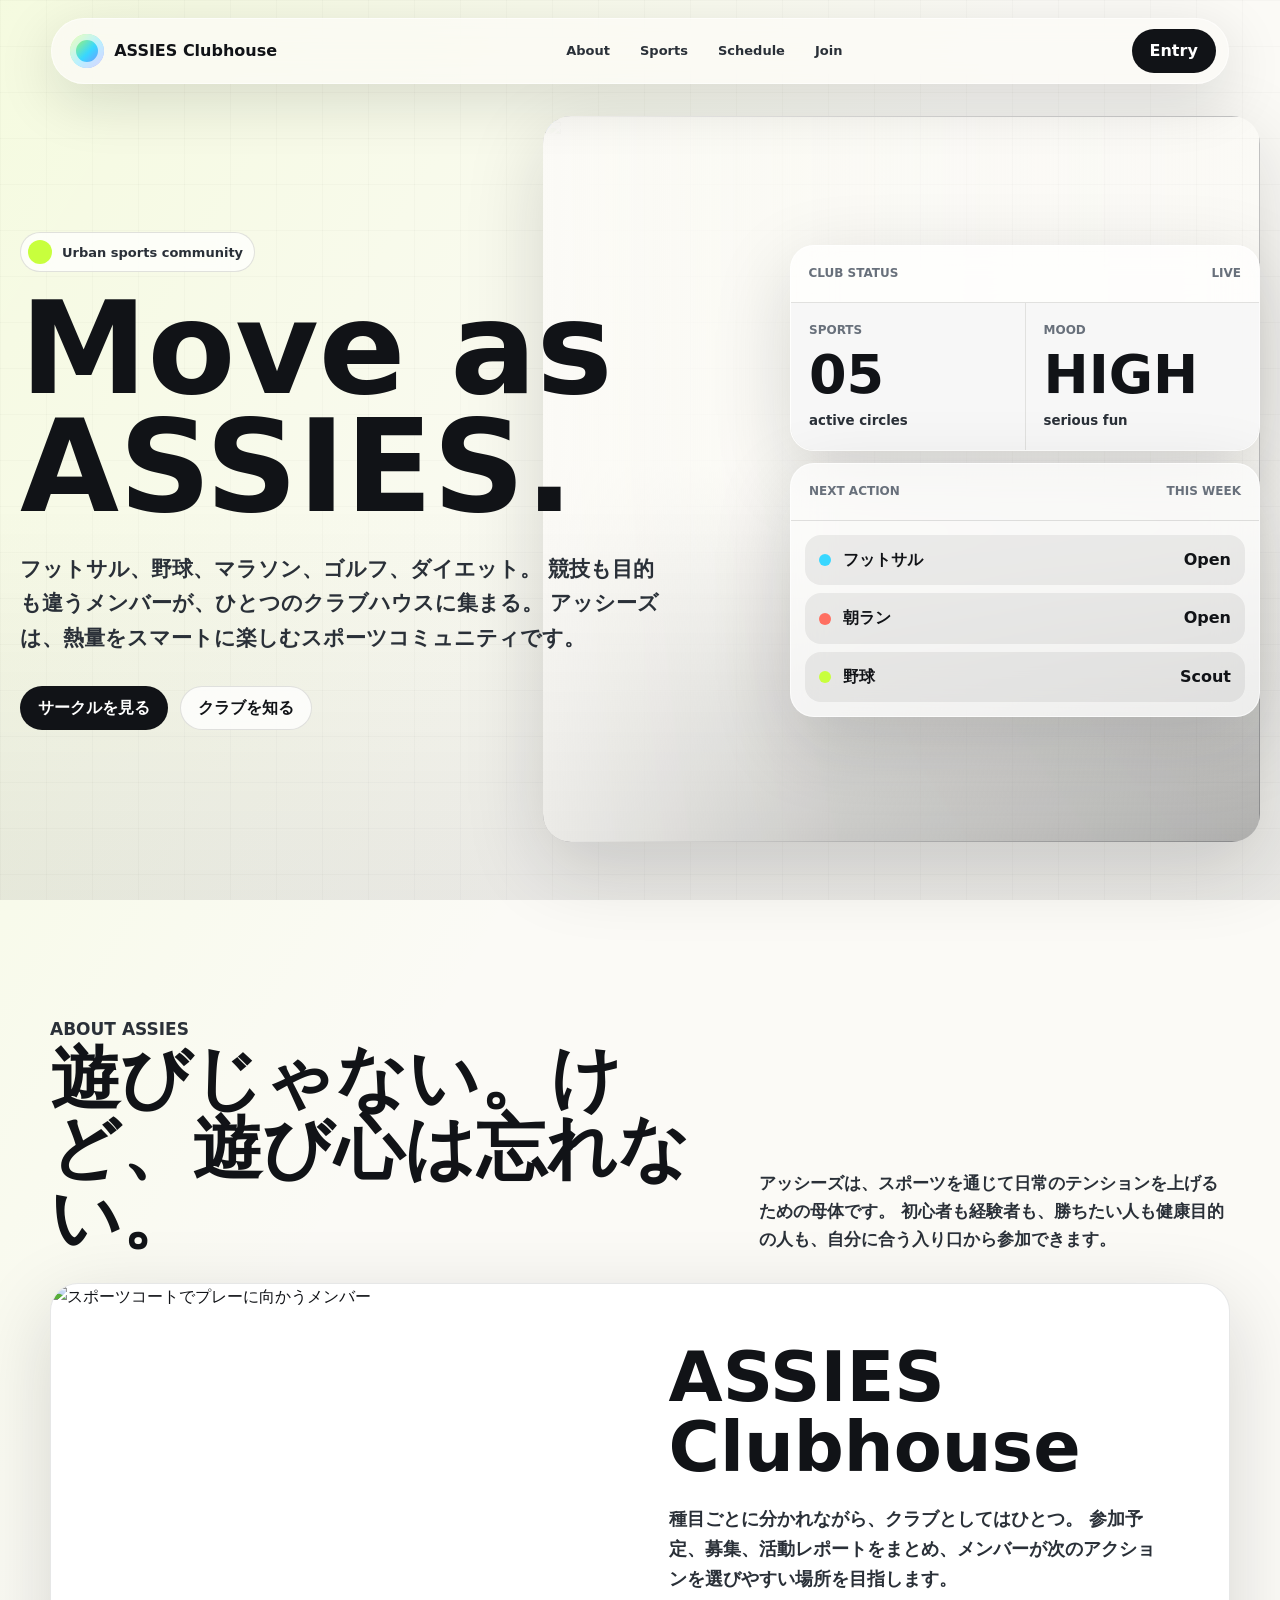
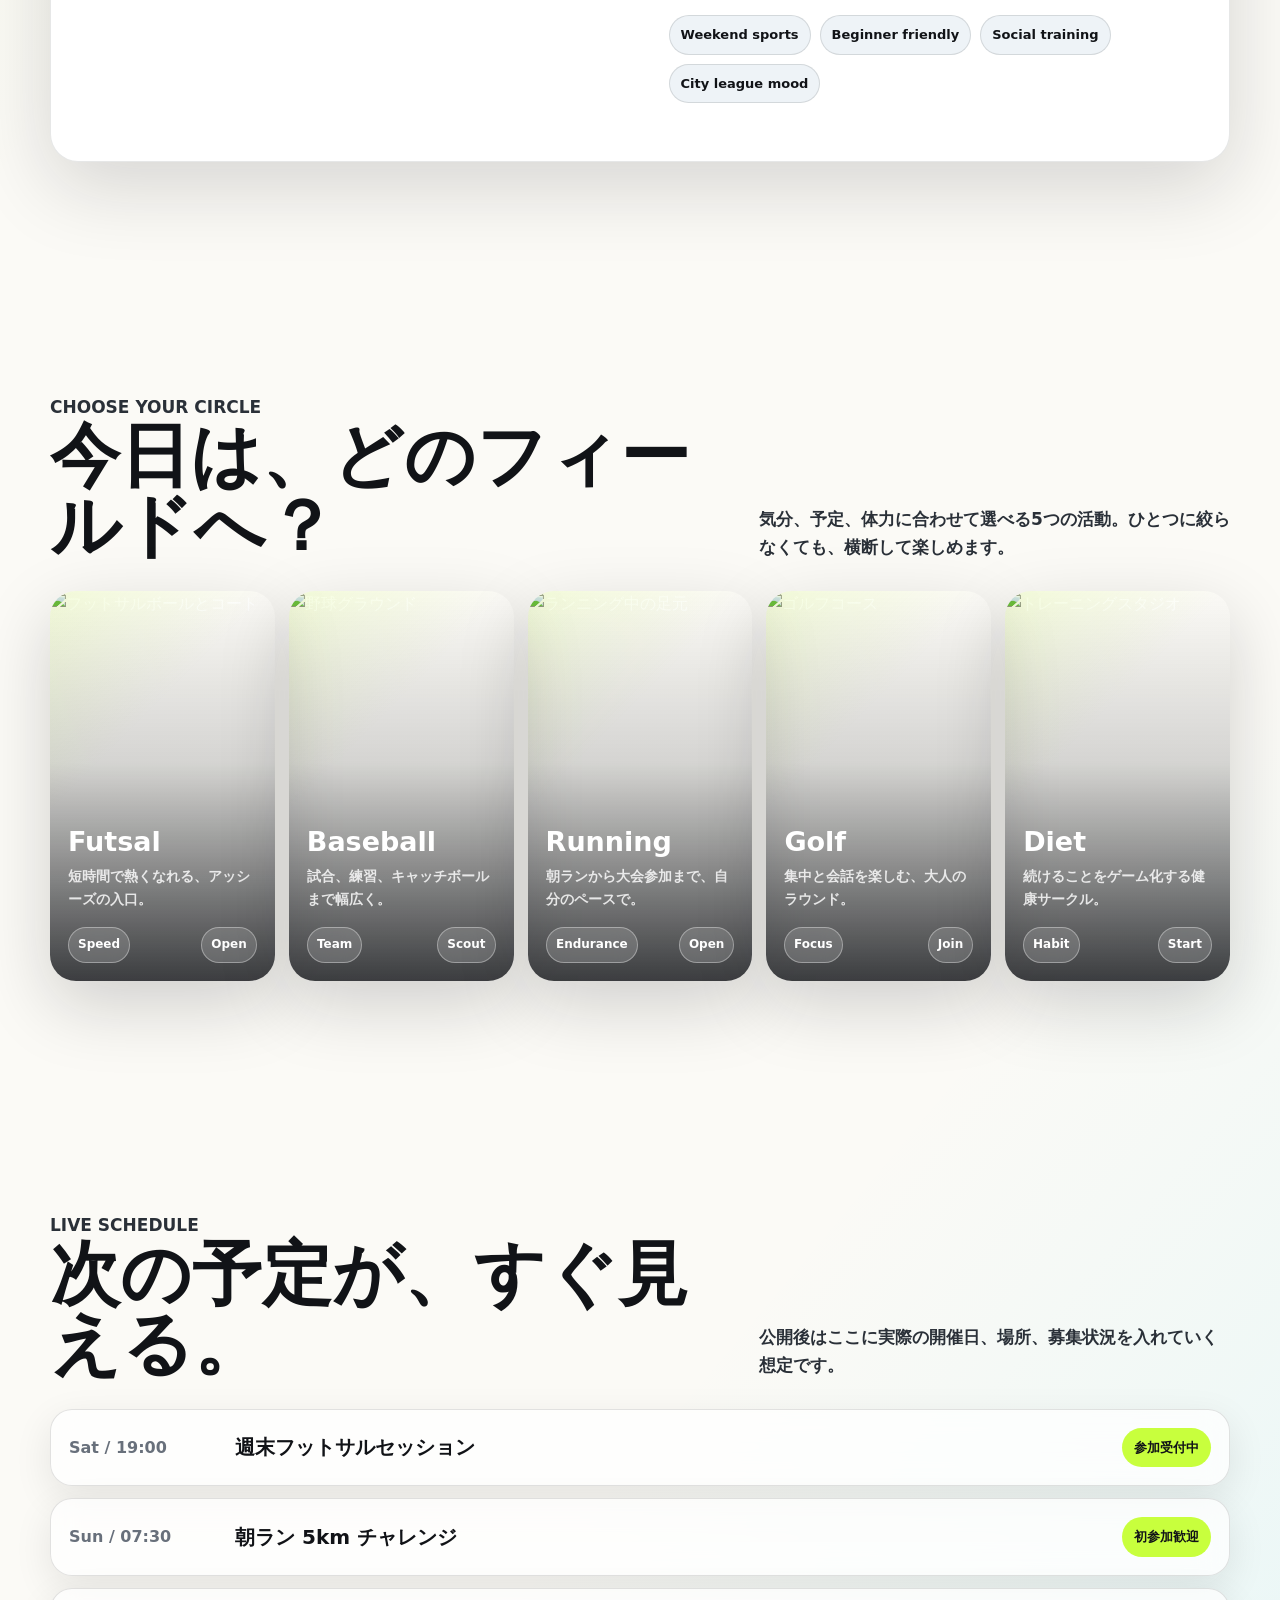
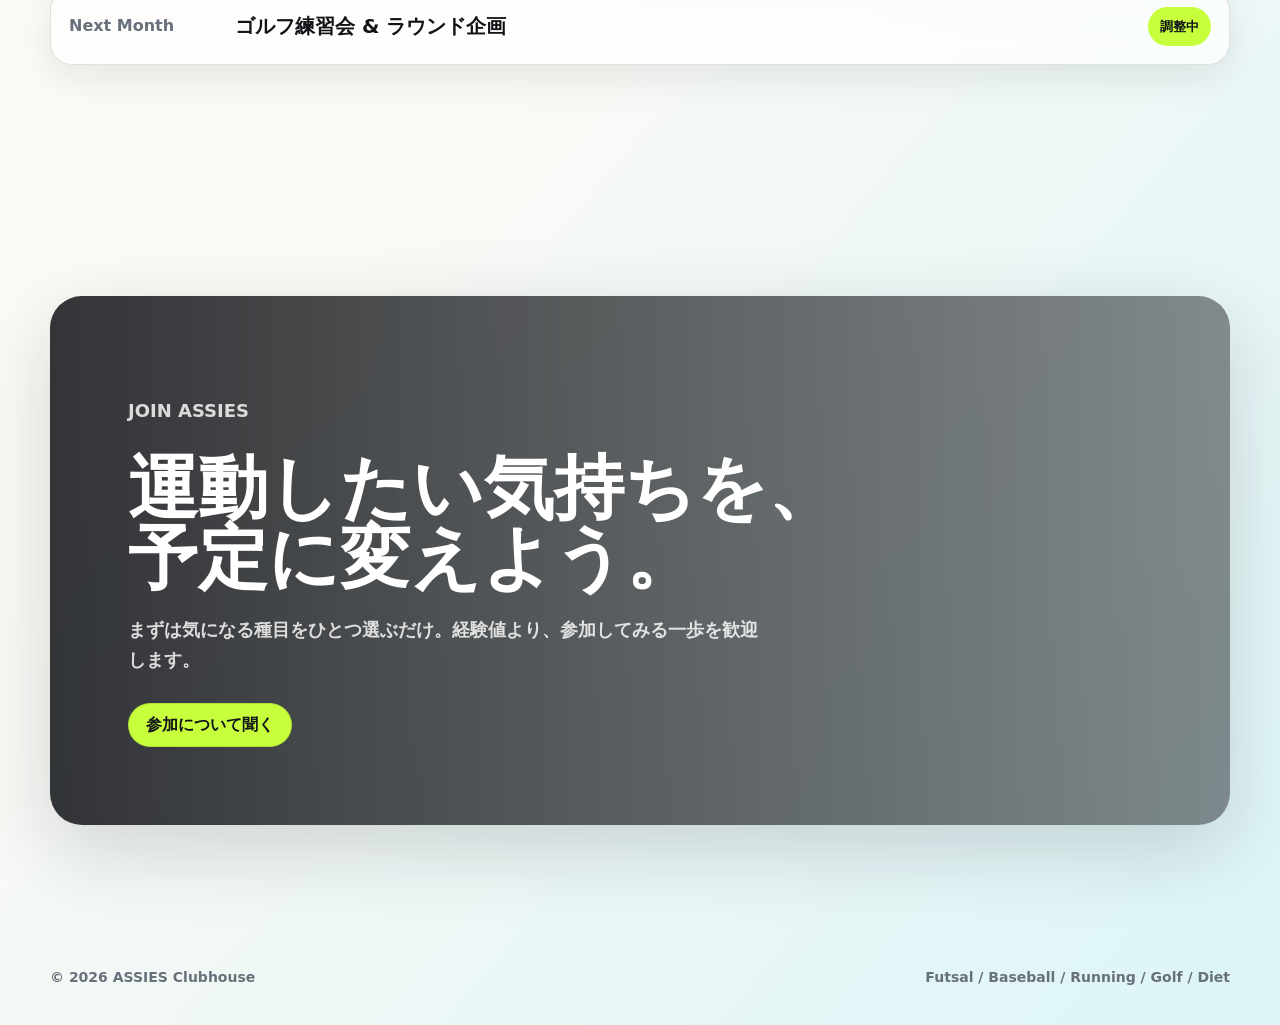
==== index.html @ ac0f6133 "Add hidden member data page" ====
<!doctype html>
<html lang="ja">
  <head>
    <meta charset="utf-8" />
    <meta name="viewport" content="width=device-width, initial-scale=1" />
    <title>ASSIES Clubhouse</title>
    <meta
      name="description"
      content="ASSIES Clubhouseは、フットサル、野球、マラソン、ゴルフ、ダイエットを楽しむ都市型スポーツコミュニティです。"
    />
    <style>
      :root {
        --ink: #111317;
        --soft-ink: #2a3038;
        --muted: #68707b;
        --mist: #eef3f7;
        --paper: #fbfaf6;
        --white: #ffffff;
        --acid: #c8ff3d;
        --cyan: #38d7ff;
        --coral: #ff6f61;
        --violet: #8f7aff;
        --steel: #d8e1e7;
        --line: rgba(17, 19, 23, 0.12);
        --glass: rgba(255, 255, 255, 0.72);
        --shadow: 0 24px 80px rgba(17, 19, 23, 0.16);
      }

      * {
        box-sizing: border-box;
      }

      html {
        scroll-behavior: smooth;
      }

      body {
        margin: 0;
        font-family: "Inter", "Yu Gothic", "Hiragino Kaku Gothic ProN", Meiryo,
          system-ui, sans-serif;
        color: var(--ink);
        background:
          linear-gradient(120deg, rgba(200, 255, 61, 0.12), transparent 28%),
          linear-gradient(310deg, rgba(56, 215, 255, 0.16), transparent 34%),
          var(--paper);
        line-height: 1.65;
        letter-spacing: 0;
      }

      body::before {
        content: "";
        position: fixed;
        inset: 0;
        z-index: -2;
        opacity: 0.42;
        background-image:
          linear-gradient(rgba(17, 19, 23, 0.055) 1px, transparent 1px),
          linear-gradient(90deg, rgba(17, 19, 23, 0.055) 1px, transparent 1px);
        background-size: 46px 46px;
        transform-origin: center;
        animation: grid-drift 18s linear infinite;
      }

      body::after {
        content: "";
        position: fixed;
        inset: auto 0 0;
        z-index: -1;
        height: 44vh;
        background: linear-gradient(to top, rgba(17, 19, 23, 0.08), transparent);
        pointer-events: none;
      }

      @keyframes grid-drift {
        from {
          transform: translateY(0);
        }

        to {
          transform: translateY(46px);
        }
      }

      a {
        color: inherit;
        text-decoration: none;
      }

      img {
        display: block;
        max-width: 100%;
      }

      .site-header {
        position: fixed;
        inset: 18px clamp(16px, 4vw, 54px) auto;
        z-index: 30;
        display: grid;
        grid-template-columns: auto 1fr auto;
        gap: 18px;
        align-items: center;
        padding: 10px 12px 10px 18px;
        border: 1px solid rgba(255, 255, 255, 0.55);
        border-radius: 999px;
        background: rgba(251, 250, 246, 0.76);
        box-shadow: 0 16px 60px rgba(17, 19, 23, 0.14);
        backdrop-filter: blur(18px) saturate(1.2);
      }

      .brand {
        display: inline-flex;
        align-items: center;
        gap: 10px;
        min-width: max-content;
        font-weight: 900;
      }

      .brand-mark {
        width: 34px;
        aspect-ratio: 1;
        border-radius: 50%;
        background:
          linear-gradient(135deg, var(--acid), var(--cyan) 54%, var(--violet));
        box-shadow: inset 0 0 0 6px rgba(255, 255, 255, 0.65);
      }

      .nav {
        display: flex;
        justify-content: center;
        gap: 6px;
        font-size: 13px;
        font-weight: 800;
      }

      .nav a {
        padding: 10px 12px;
        border-radius: 999px;
        color: var(--soft-ink);
      }

      .nav a:hover {
        background: rgba(17, 19, 23, 0.08);
      }

      .header-cta,
      .button {
        display: inline-flex;
        align-items: center;
        justify-content: center;
        min-height: 44px;
        padding: 11px 17px;
        border: 1px solid rgba(17, 19, 23, 0.12);
        border-radius: 999px;
        background: var(--ink);
        color: var(--white);
        font-weight: 900;
        line-height: 1.1;
        transition:
          transform 180ms ease,
          box-shadow 180ms ease,
          background 180ms ease;
      }

      .header-cta:hover,
      .button:hover {
        transform: translateY(-2px);
        box-shadow: 0 16px 44px rgba(17, 19, 23, 0.18);
      }

      .button.secondary {
        background: rgba(255, 255, 255, 0.78);
        color: var(--ink);
        backdrop-filter: blur(16px);
      }

      .hero {
        position: relative;
        min-height: 100svh;
        display: grid;
        grid-template-columns: minmax(0, 1fr) minmax(340px, 470px);
        gap: clamp(28px, 5vw, 74px);
        align-items: center;
        width: min(1240px, calc(100% - 32px));
        margin: 0 auto;
        padding: 128px 0 66px;
      }

      .hero-media {
        position: absolute;
        inset: 116px 0 58px auto;
        width: min(56vw, 720px);
        z-index: -1;
        border-radius: 28px;
        overflow: hidden;
        box-shadow: var(--shadow);
      }

      .hero-media img {
        width: 100%;
        height: 100%;
        min-height: 560px;
        object-fit: cover;
        filter: saturate(1.06) contrast(1.02);
      }

      .hero-media::after {
        content: "";
        position: absolute;
        inset: 0;
        background:
          linear-gradient(90deg, var(--paper), rgba(251, 250, 246, 0.44) 42%, transparent),
          linear-gradient(to top, rgba(17, 19, 23, 0.28), transparent 52%);
      }

      .hero-copy {
        max-width: 780px;
      }

      .kicker {
        display: inline-flex;
        gap: 10px;
        align-items: center;
        margin: 0 0 18px;
        padding: 7px 11px 7px 7px;
        border: 1px solid var(--line);
        border-radius: 999px;
        background: rgba(255, 255, 255, 0.72);
        color: var(--soft-ink);
        font-size: 13px;
        font-weight: 900;
        backdrop-filter: blur(16px);
      }

      .pulse {
        width: 24px;
        aspect-ratio: 1;
        border-radius: 50%;
        background: var(--acid);
        box-shadow: 0 0 0 0 rgba(200, 255, 61, 0.72);
        animation: pulse 1.8s ease-out infinite;
      }

      @keyframes pulse {
        to {
          box-shadow: 0 0 0 16px rgba(200, 255, 61, 0);
        }
      }

      h1 {
        margin: 0;
        font-size: clamp(54px, 10vw, 132px);
        line-height: 0.92;
        letter-spacing: 0;
      }

      .hero-copy p.lead {
        width: min(650px, 100%);
        margin: 26px 0 30px;
        color: var(--soft-ink);
        font-size: clamp(17px, 2vw, 21px);
        font-weight: 700;
      }

      .hero-actions {
        display: flex;
        flex-wrap: wrap;
        gap: 12px;
      }

      .sport-rail {
        display: grid;
        gap: 12px;
      }

      .hud-card {
        border: 1px solid rgba(255, 255, 255, 0.66);
        border-radius: 24px;
        background: rgba(255, 255, 255, 0.68);
        box-shadow: var(--shadow);
        backdrop-filter: blur(20px) saturate(1.25);
        overflow: hidden;
      }

      .hud-top {
        display: flex;
        justify-content: space-between;
        gap: 12px;
        padding: 18px;
        border-bottom: 1px solid var(--line);
        font-size: 12px;
        font-weight: 900;
        color: var(--muted);
      }

      .hud-grid {
        display: grid;
        grid-template-columns: 1fr 1fr;
        gap: 1px;
        background: var(--line);
      }

      .metric {
        min-height: 118px;
        padding: 18px;
        background: rgba(255, 255, 255, 0.72);
      }

      .metric span {
        display: block;
        color: var(--muted);
        font-size: 12px;
        font-weight: 900;
      }

      .metric b {
        display: block;
        margin-top: 8px;
        font-size: clamp(34px, 5vw, 54px);
        line-height: 1;
      }

      .metric small {
        display: block;
        margin-top: 8px;
        color: var(--soft-ink);
        font-weight: 800;
      }

      .quick-list {
        display: grid;
        gap: 8px;
        padding: 14px;
      }

      .quick-item {
        display: grid;
        grid-template-columns: 12px 1fr auto;
        gap: 12px;
        align-items: center;
        padding: 12px 14px;
        border-radius: 16px;
        background: rgba(17, 19, 23, 0.065);
        font-weight: 900;
      }

      .dot {
        width: 12px;
        aspect-ratio: 1;
        border-radius: 50%;
        background: var(--cyan);
      }

      .quick-item:nth-child(2) .dot {
        background: var(--coral);
      }

      .quick-item:nth-child(3) .dot {
        background: var(--acid);
      }

      .section {
        padding: clamp(64px, 9vw, 116px) 16px;
      }

      .section-inner {
        width: min(1180px, 100%);
        margin: 0 auto;
      }

      .section-head {
        display: grid;
        grid-template-columns: minmax(0, 0.8fr) minmax(280px, 0.55fr);
        gap: 24px;
        align-items: end;
        margin-bottom: 30px;
      }

      .label {
        margin: 0 0 10px;
        color: var(--muted);
        font-size: 13px;
        font-weight: 900;
        text-transform: uppercase;
      }

      h2 {
        margin: 0;
        font-size: clamp(34px, 6vw, 70px);
        line-height: 1;
        letter-spacing: 0;
      }

      .section-head p {
        margin: 0;
        color: var(--soft-ink);
        font-size: 17px;
        font-weight: 700;
      }

      .club-panel {
        display: grid;
        grid-template-columns: 0.95fr 1.05fr;
        gap: 0;
        border: 1px solid rgba(17, 19, 23, 0.1);
        border-radius: 28px;
        background: var(--white);
        box-shadow: var(--shadow);
        overflow: hidden;
      }

      .club-panel img {
        width: 100%;
        height: 100%;
        min-height: 430px;
        object-fit: cover;
      }

      .club-copy {
        display: grid;
        align-content: center;
        gap: 22px;
        padding: clamp(28px, 5vw, 58px);
      }

      .club-copy p {
        margin: 0;
        color: var(--soft-ink);
        font-size: 18px;
        font-weight: 700;
      }

      .tags {
        display: flex;
        flex-wrap: wrap;
        gap: 9px;
      }

      .tag {
        padding: 8px 11px;
        border: 1px solid var(--line);
        border-radius: 999px;
        background: var(--mist);
        font-size: 13px;
        font-weight: 900;
      }

      .sports-grid {
        display: grid;
        grid-template-columns: repeat(5, 1fr);
        gap: 14px;
      }

      .sport-card {
        position: relative;
        min-height: 390px;
        display: grid;
        align-content: end;
        padding: 18px;
        border-radius: 26px;
        color: var(--white);
        overflow: hidden;
        box-shadow: 0 24px 70px rgba(17, 19, 23, 0.18);
        isolation: isolate;
        cursor: pointer;
      }

      .sport-card img {
        position: absolute;
        inset: 0;
        z-index: -2;
        width: 100%;
        height: 100%;
        object-fit: cover;
        transition: transform 500ms ease;
      }

      .sport-card::after {
        content: "";
        position: absolute;
        inset: 0;
        z-index: -1;
        background:
          linear-gradient(to top, rgba(17, 19, 23, 0.82), rgba(17, 19, 23, 0.16) 56%, transparent),
          linear-gradient(135deg, rgba(200, 255, 61, 0.16), transparent 36%);
      }

      .sport-card:hover img {
        transform: scale(1.07);
      }

      .sport-card:hover {
        transform: translateY(-4px);
      }

      .sport-card:focus-visible {
        outline: 3px solid var(--acid);
        outline-offset: 4px;
      }

      .sport-card h3 {
        margin: 0 0 8px;
        font-size: 27px;
        line-height: 1.05;
      }

      .sport-card p {
        margin: 0 0 16px;
        color: rgba(255, 255, 255, 0.82);
        font-size: 14px;
        font-weight: 800;
      }

      .card-meta {
        display: flex;
        justify-content: space-between;
        gap: 10px;
        font-size: 12px;
        font-weight: 900;
      }

      .card-meta span {
        padding: 7px 9px;
        border: 1px solid rgba(255, 255, 255, 0.36);
        border-radius: 999px;
        background: rgba(255, 255, 255, 0.16);
        backdrop-filter: blur(10px);
      }

      .timeline {
        display: grid;
        gap: 12px;
      }

      .event-row {
        display: grid;
        grid-template-columns: 150px 1fr auto;
        gap: 16px;
        align-items: center;
        padding: 18px;
        border: 1px solid rgba(17, 19, 23, 0.12);
        border-radius: 22px;
        background: rgba(255, 255, 255, 0.72);
        box-shadow: 0 12px 38px rgba(17, 19, 23, 0.09);
        backdrop-filter: blur(14px);
      }

      .event-date {
        color: var(--muted);
        font-weight: 900;
      }

      .event-title {
        font-size: 20px;
        font-weight: 900;
      }

      .event-status {
        padding: 9px 12px;
        border-radius: 999px;
        background: var(--acid);
        font-size: 13px;
        font-weight: 900;
      }

      .join {
        position: relative;
        overflow: hidden;
      }

      .join-panel {
        min-height: 430px;
        display: grid;
        align-content: center;
        padding: clamp(30px, 7vw, 78px);
        border-radius: 32px;
        color: var(--white);
        background:
          linear-gradient(90deg, rgba(17, 19, 23, 0.86), rgba(17, 19, 23, 0.48)),
          url("https://images.unsplash.com/photo-1517649763962-0c623066013b?auto=format&fit=crop&w=1800&q=80")
            center / cover;
        box-shadow: var(--shadow);
      }

      .join-panel h2 {
        max-width: 760px;
      }

      .join-panel p {
        max-width: 640px;
        margin: 22px 0 28px;
        color: rgba(255, 255, 255, 0.82);
        font-size: 18px;
        font-weight: 700;
      }

      .join-panel .button {
        width: fit-content;
        background: var(--acid);
        color: var(--ink);
      }

      footer {
        display: flex;
        justify-content: space-between;
        gap: 18px;
        width: min(1180px, calc(100% - 32px));
        margin: 0 auto;
        padding: 26px 0 36px;
        color: var(--muted);
        font-size: 14px;
        font-weight: 800;
      }

      .reveal {
        opacity: 0;
        transform: translateY(22px);
        animation: reveal 760ms ease forwards;
        animation-timeline: view();
        animation-range: entry 5% cover 28%;
      }

      @keyframes reveal {
        to {
          opacity: 1;
          transform: translateY(0);
        }
      }

      @media (prefers-reduced-motion: reduce) {
        *,
        *::before,
        *::after {
          animation-duration: 1ms !important;
          animation-iteration-count: 1 !important;
          scroll-behavior: auto !important;
        }
      }

      @media (max-width: 1080px) {
        .sports-grid {
          grid-template-columns: repeat(2, 1fr);
        }

        .hero {
          grid-template-columns: 1fr;
        }

        .hero-media {
          position: relative;
          inset: auto;
          width: 100%;
          min-height: 360px;
          order: -1;
        }

        .sport-rail {
          grid-template-columns: 1fr 1fr;
        }
      }

      @media (max-width: 780px) {
        .site-header {
          grid-template-columns: 1fr auto;
          inset: 12px 12px auto;
        }

        .nav {
          display: none;
        }

        .hero {
          padding-top: 96px;
        }

        .hero-media img {
          min-height: 330px;
        }

        .section-head,
        .club-panel,
        .sport-rail,
        .event-row {
          grid-template-columns: 1fr;
        }

        .sports-grid {
          grid-template-columns: 1fr;
        }

        .sport-card {
          min-height: 330px;
        }

        footer {
          flex-direction: column;
        }
      }

      @media (max-width: 480px) {
        .header-cta {
          display: none;
        }

        h1 {
          font-size: clamp(48px, 17vw, 78px);
        }

        .hero-actions .button {
          width: 100%;
        }
      }
    </style>
  </head>
  <body>
    <header class="site-header">
      <a class="brand" href="#">
        <span class="brand-mark" aria-hidden="true"></span>
        ASSIES Clubhouse
      </a>
      <nav class="nav" aria-label="メインナビゲーション">
        <a href="#about">About</a>
        <a href="#sports">Sports</a>
        <a href="#schedule">Schedule</a>
        <a href="#join">Join</a>
      </nav>
      <a class="header-cta" href="#join">Entry</a>
    </header>

    <main>
      <section class="hero">
        <div class="hero-copy">
          <p class="kicker"><span class="pulse"></span> Urban sports community</p>
          <h1>Move as<br />ASSIES.</h1>
          <p class="lead">
            フットサル、野球、マラソン、ゴルフ、ダイエット。
            競技も目的も違うメンバーが、ひとつのクラブハウスに集まる。
            アッシーズは、熱量をスマートに楽しむスポーツコミュニティです。
          </p>
          <div class="hero-actions">
            <a class="button" href="#sports">サークルを見る</a>
            <a class="button secondary" href="#about">クラブを知る</a>
          </div>
        </div>

        <div class="hero-media" aria-hidden="true">
          <img
            src="https://images.unsplash.com/photo-1517466787929-bc90951d0974?auto=format&fit=crop&w=1800&q=82"
            alt=""
          />
        </div>

        <aside class="sport-rail" aria-label="アッシーズの活動ステータス">
          <div class="hud-card">
            <div class="hud-top">
              <span>CLUB STATUS</span>
              <span>LIVE</span>
            </div>
            <div class="hud-grid">
              <div class="metric">
                <span>SPORTS</span>
                <b>05</b>
                <small>active circles</small>
              </div>
              <div class="metric">
                <span>MOOD</span>
                <b>HIGH</b>
                <small>serious fun</small>
              </div>
            </div>
          </div>
          <div class="hud-card">
            <div class="hud-top">
              <span>NEXT ACTION</span>
              <span>THIS WEEK</span>
            </div>
            <div class="quick-list">
              <div class="quick-item">
                <span class="dot"></span>
                <span>フットサル</span>
                <span>Open</span>
              </div>
              <div class="quick-item">
                <span class="dot"></span>
                <span>朝ラン</span>
                <span>Open</span>
              </div>
              <div class="quick-item">
                <span class="dot"></span>
                <span>野球</span>
                <span>Scout</span>
              </div>
            </div>
          </div>
        </aside>
      </section>

      <section class="section reveal" id="about">
        <div class="section-inner">
          <div class="section-head">
            <div>
              <p class="label">About ASSIES</p>
              <h2>遊びじゃない。けど、遊び心は忘れない。</h2>
            </div>
            <p>
              アッシーズは、スポーツを通じて日常のテンションを上げるための母体です。
              初心者も経験者も、勝ちたい人も健康目的の人も、自分に合う入り口から参加できます。
            </p>
          </div>

          <div class="club-panel">
            <img
              src="https://images.unsplash.com/photo-1521412644187-c49fa049e84d?auto=format&fit=crop&w=1400&q=82"
              alt="スポーツコートでプレーに向かうメンバー"
            />
            <div class="club-copy">
              <h2>ASSIES Clubhouse</h2>
              <p>
                種目ごとに分かれながら、クラブとしてはひとつ。
                参加予定、募集、活動レポートをまとめ、メンバーが次のアクションを選びやすい場所を目指します。
              </p>
              <div class="tags" aria-label="クラブの特徴">
                <span class="tag">Weekend sports</span>
                <span class="tag">Beginner friendly</span>
                <span class="tag">Social training</span>
                <span class="tag">City league mood</span>
              </div>
            </div>
          </div>
        </div>
      </section>

      <section class="section reveal" id="sports">
        <div class="section-inner">
          <div class="section-head">
            <div>
              <p class="label">Choose your circle</p>
              <h2>今日は、どのフィールドへ？</h2>
            </div>
            <p>
              気分、予定、体力に合わせて選べる5つの活動。ひとつに絞らなくても、横断して楽しめます。
            </p>
          </div>

          <div class="sports-grid">
            <a class="sport-card" href="futsal.html">
              <img
                src="https://images.unsplash.com/photo-1551958219-acbc608c6377?auto=format&fit=crop&w=900&q=82"
                alt="フットサルボールとコート"
              />
              <h3>Futsal</h3>
              <p>短時間で熱くなれる、アッシーズの入口。</p>
              <div class="card-meta"><span>Speed</span><span>Open</span></div>
            </a>
            <a class="sport-card" href="baseball.html">
              <img
                src="https://images.unsplash.com/photo-1508344928928-7165b67de128?auto=format&fit=crop&w=900&q=82"
                alt="野球グラウンド"
              />
              <h3>Baseball</h3>
              <p>試合、練習、キャッチボールまで幅広く。</p>
              <div class="card-meta"><span>Team</span><span>Scout</span></div>
            </a>
            <a class="sport-card" href="running.html">
              <img
                src="https://images.unsplash.com/photo-1476480862126-209bfaa8edc8?auto=format&fit=crop&w=900&q=82"
                alt="ランニング中の足元"
              />
              <h3>Running</h3>
              <p>朝ランから大会参加まで、自分のペースで。</p>
              <div class="card-meta"><span>Endurance</span><span>Open</span></div>
            </a>
            <a class="sport-card" href="golf.html">
              <img
                src="https://images.unsplash.com/photo-1535131749006-b7f58c99034b?auto=format&fit=crop&w=900&q=82"
                alt="ゴルフコース"
              />
              <h3>Golf</h3>
              <p>集中と会話を楽しむ、大人のラウンド。</p>
              <div class="card-meta"><span>Focus</span><span>Join</span></div>
            </a>
            <a class="sport-card" href="diet.html">
              <img
                src="https://images.unsplash.com/photo-1518611012118-696072aa579a?auto=format&fit=crop&w=900&q=82"
                alt="トレーニングスタジオ"
              />
              <h3>Diet</h3>
              <p>続けることをゲーム化する健康サークル。</p>
              <div class="card-meta"><span>Habit</span><span>Start</span></div>
            </a>
          </div>
        </div>
      </section>

      <section class="section reveal" id="schedule">
        <div class="section-inner">
          <div class="section-head">
            <div>
              <p class="label">Live schedule</p>
              <h2>次の予定が、すぐ見える。</h2>
            </div>
            <p>
              公開後はここに実際の開催日、場所、募集状況を入れていく想定です。
            </p>
          </div>

          <div class="timeline">
            <div class="event-row">
              <div class="event-date">Sat / 19:00</div>
              <div class="event-title">週末フットサルセッション</div>
              <div class="event-status">参加受付中</div>
            </div>
            <div class="event-row">
              <div class="event-date">Sun / 07:30</div>
              <div class="event-title">朝ラン 5km チャレンジ</div>
              <div class="event-status">初参加歓迎</div>
            </div>
            <div class="event-row">
              <div class="event-date">Next Month</div>
              <div class="event-title">ゴルフ練習会 & ラウンド企画</div>
              <div class="event-status">調整中</div>
            </div>
          </div>
        </div>
      </section>

      <section class="section join reveal" id="join">
        <div class="section-inner">
          <div class="join-panel">
            <p class="label">Join ASSIES</p>
            <h2>運動したい気持ちを、予定に変えよう。</h2>
            <p>
              まずは気になる種目をひとつ選ぶだけ。経験値より、参加してみる一歩を歓迎します。
            </p>
            <a class="button" href="mailto:hello@example.com">参加について聞く</a>
          </div>
        </div>
      </section>
    </main>

    <footer>
      <span>&copy; <a href="members.html" aria-label="メンバーデータを見る">2026 ASSIES Clubhouse</a></span>
      <span>Futsal / Baseball / Running / Golf / Diet</span>
    </footer>
  </body>
</html>
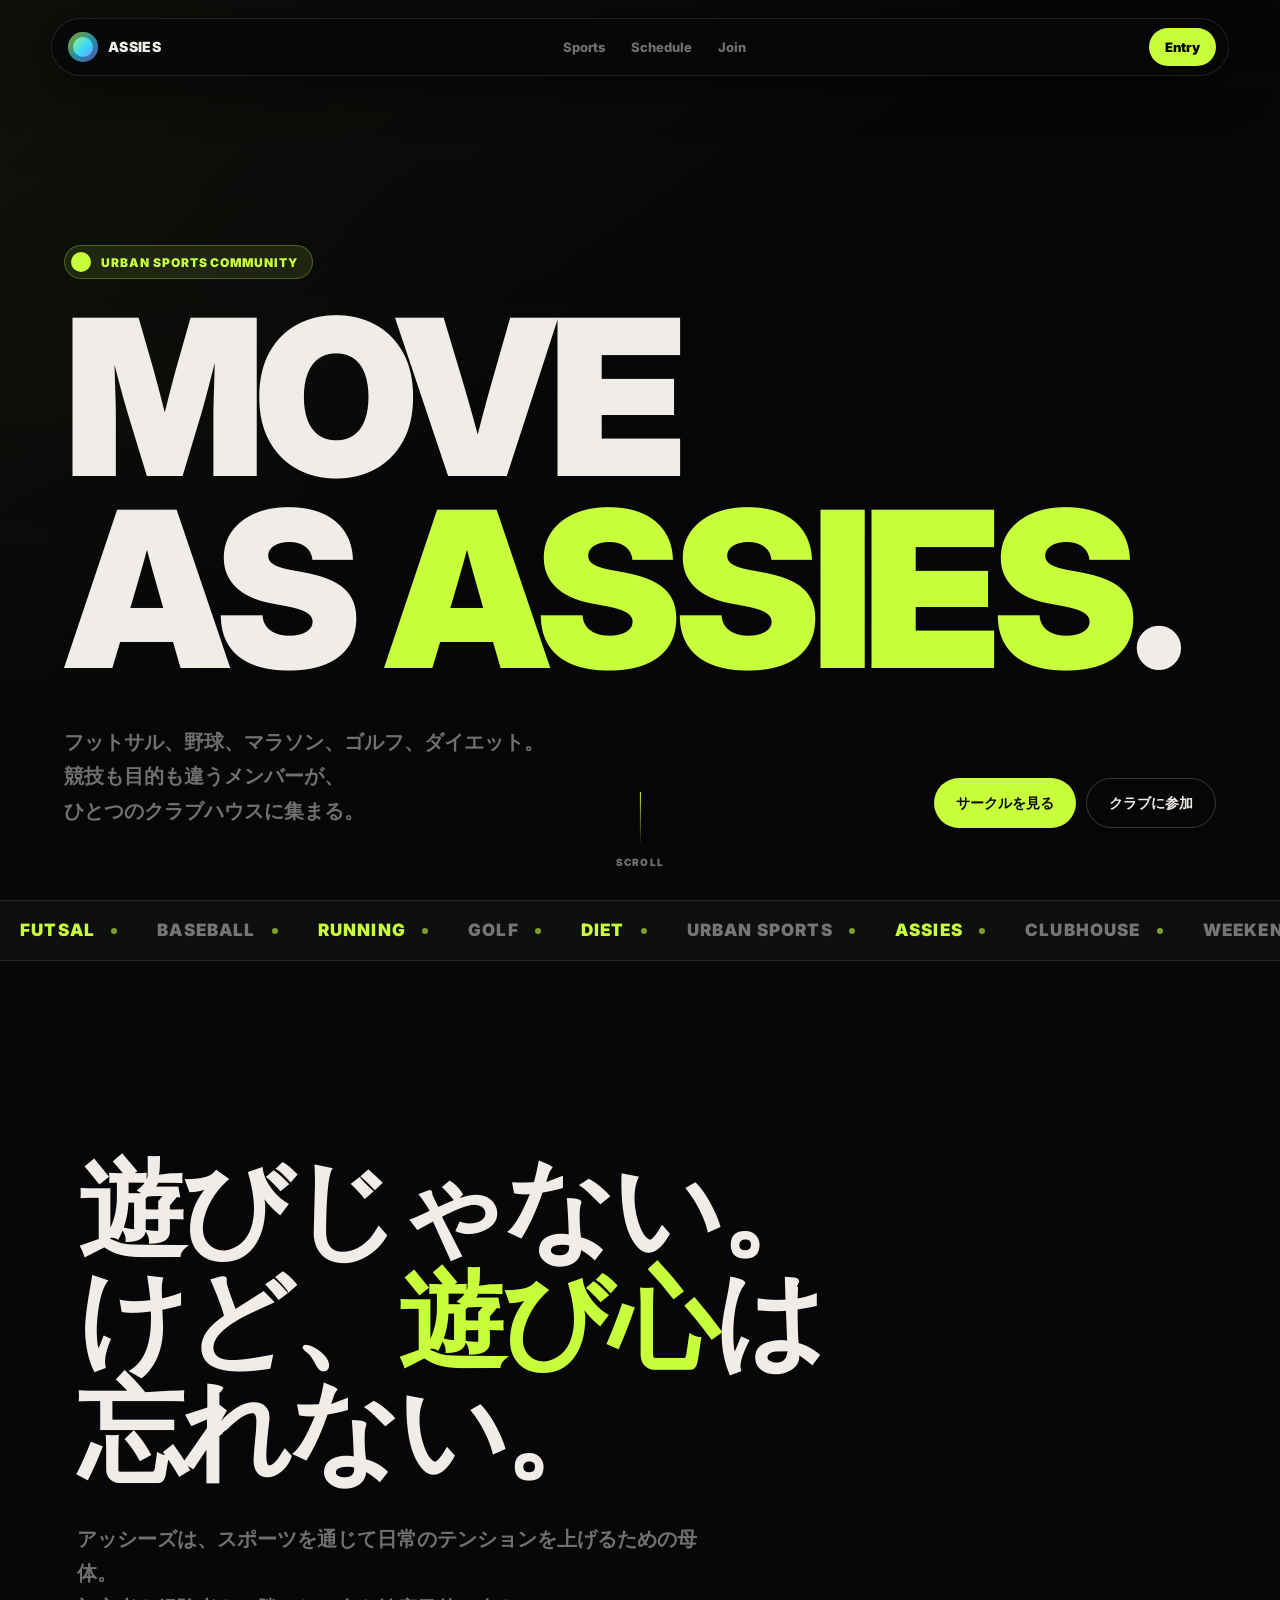
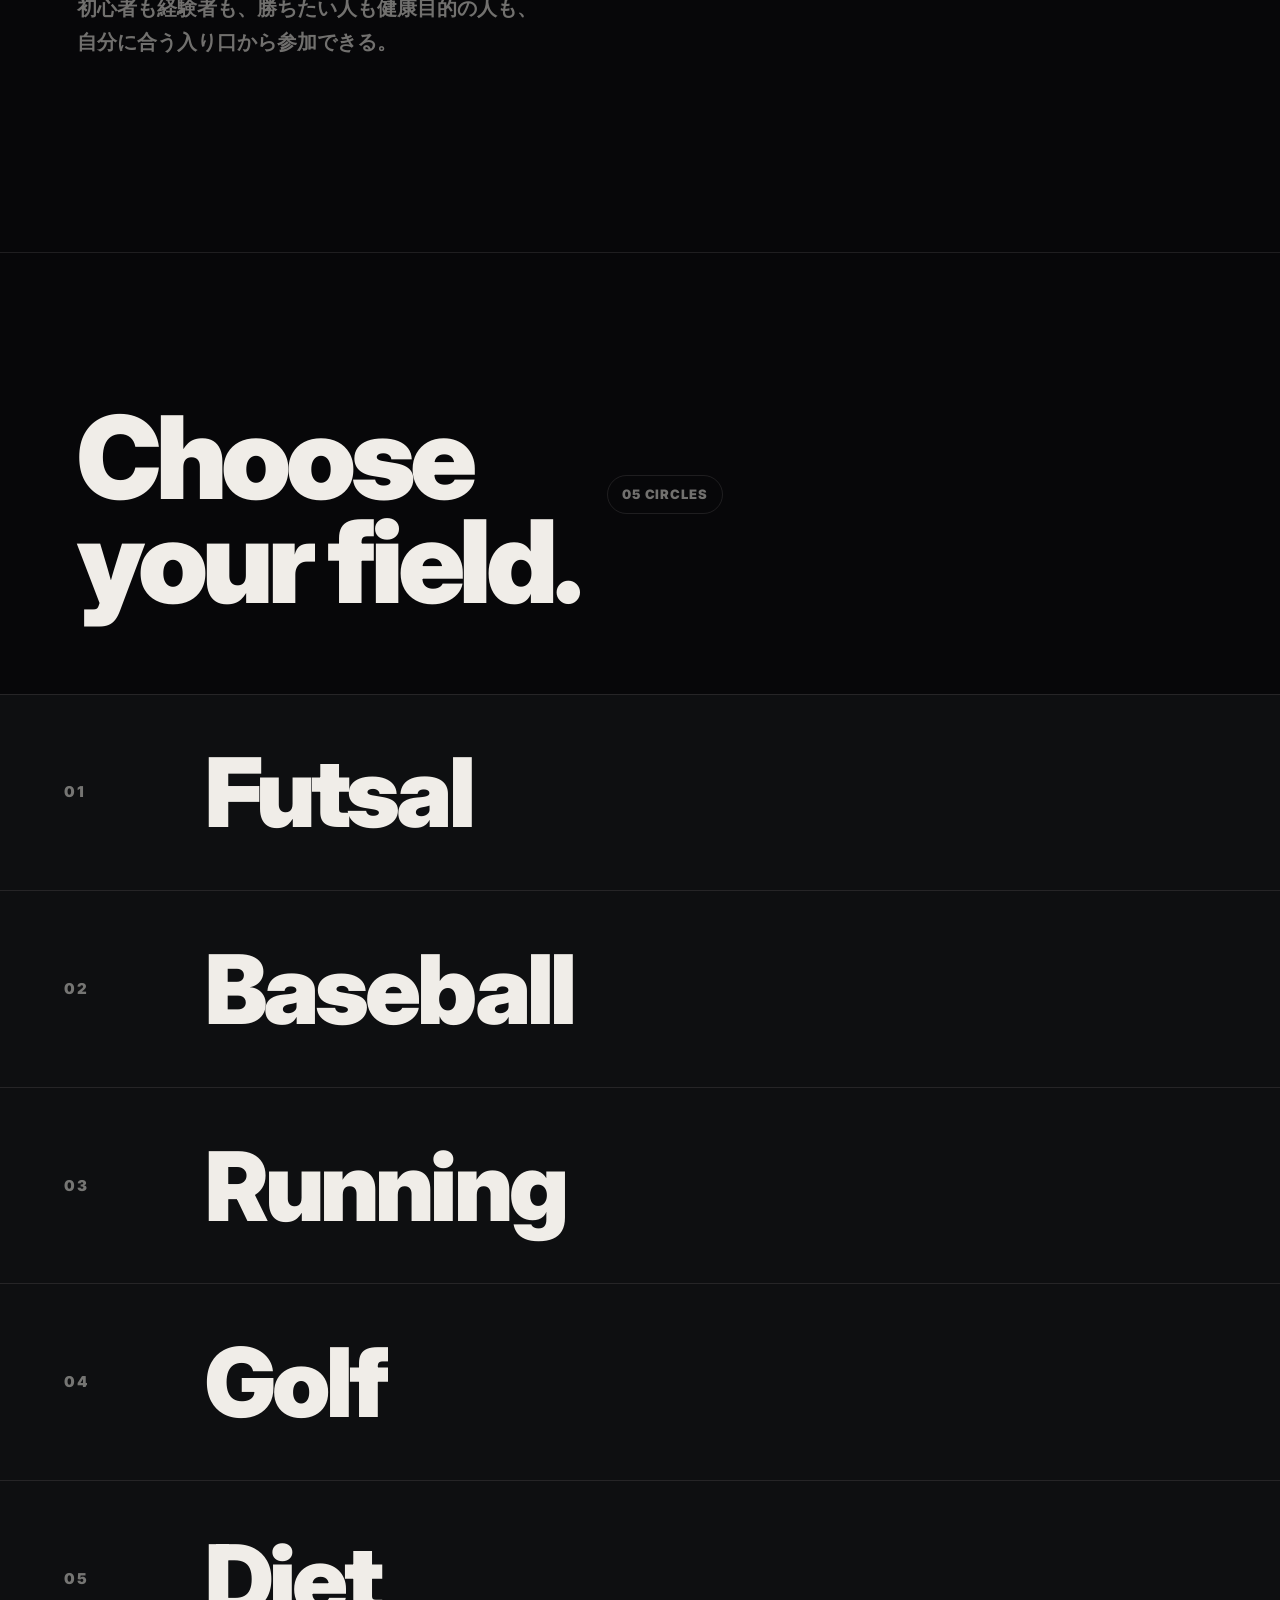
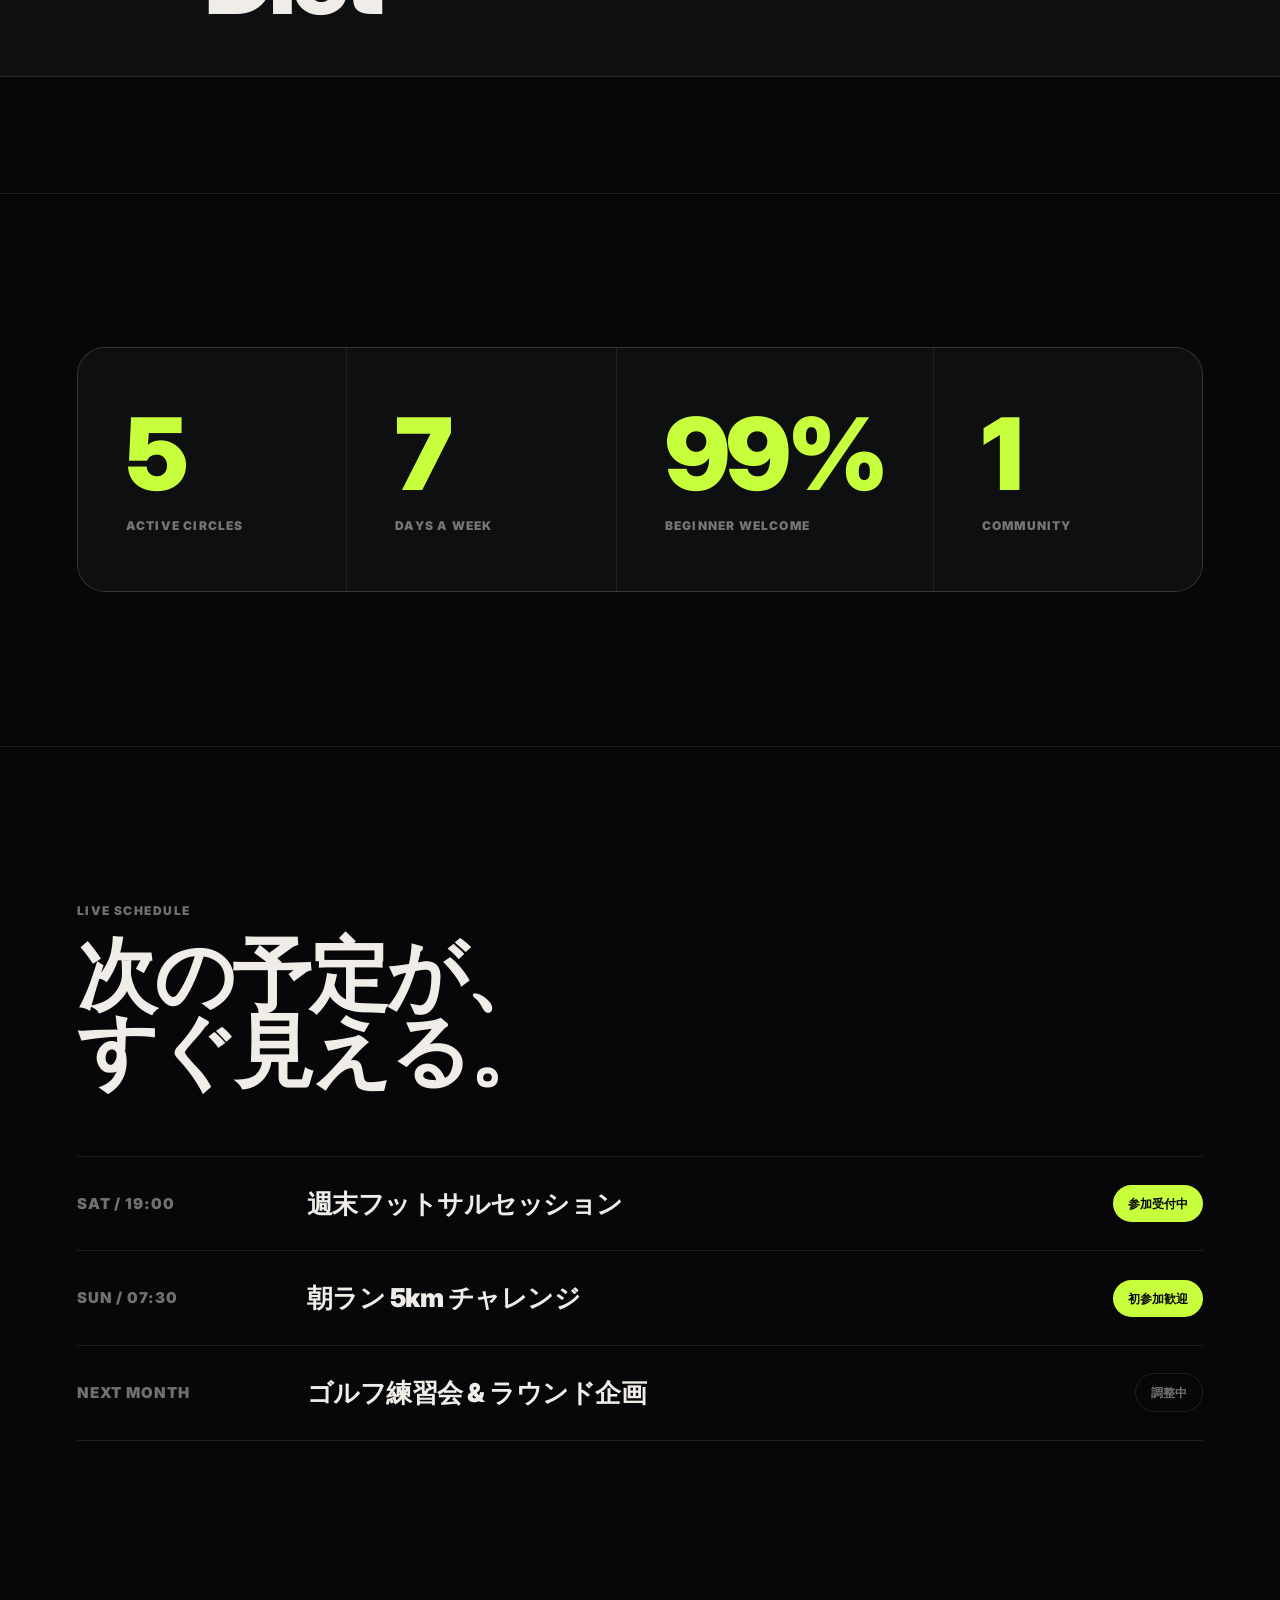
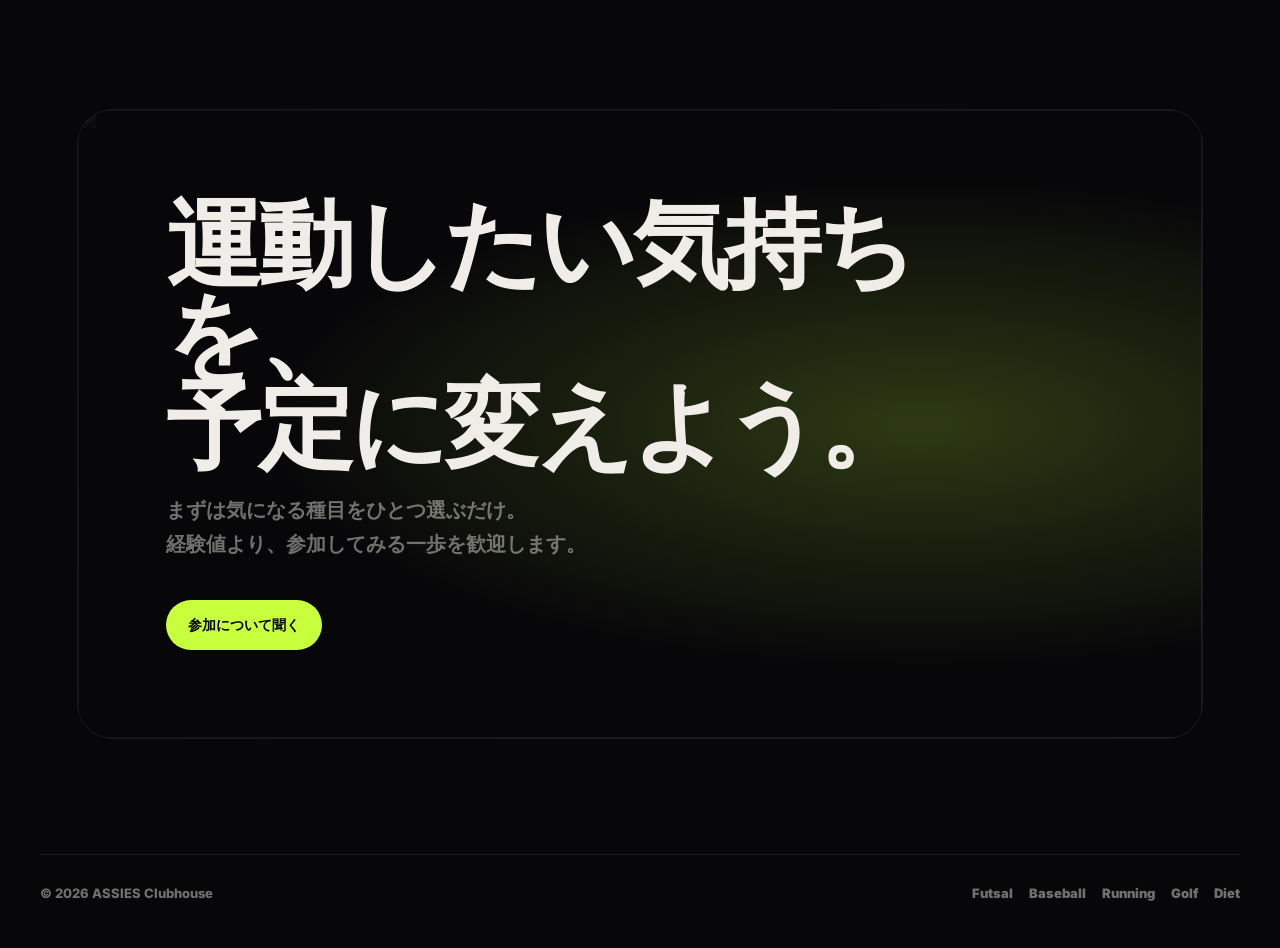
==== commit 3e39dbd5: "redesign: ダーク・シネマティックホームページに全面刷新 - ローダーアニメーション（ASSIES文字 + プログレスバー） - 全画面パラックスヒーロー + 超大型タイポグラフィ - マーキ" ====
--- a/index.html
+++ b/index.html
@@ -3,722 +3,746 @@
   <head>
     <meta charset="utf-8" />
     <meta name="viewport" content="width=device-width, initial-scale=1" />
-    <title>ASSIES Clubhouse</title>
-    <meta
-      name="description"
-      content="ASSIES Clubhouseは、フットサル、野球、マラソン、ゴルフ、ダイエットを楽しむ都市型スポーツコミュニティです。"
-    />
+    <title>ASSIES Clubhouse — Urban Sports Community</title>
+    <meta name="description" content="フットサル、野球、マラソン、ゴルフ、ダイエット。競技も目的も違うメンバーが、ひとつのクラブハウスに集まる都市型スポーツコミュニティ。" />
+    <link rel="preconnect" href="https://fonts.googleapis.com" />
+    <link rel="preconnect" href="https://fonts.gstatic.com" crossorigin />
+    <link href="https://fonts.googleapis.com/css2?family=Inter:wght@400;700;800;900&display=swap" rel="stylesheet" />
     <style>
+      /* ── Design Tokens ─────────────────────────────── */
       :root {
-        --ink: #111317;
-        --soft-ink: #2a3038;
-        --muted: #68707b;
-        --mist: #eef3f7;
-        --paper: #fbfaf6;
-        --white: #ffffff;
-        --acid: #c8ff3d;
-        --cyan: #38d7ff;
-        --coral: #ff6f61;
-        --violet: #8f7aff;
-        --steel: #d8e1e7;
-        --line: rgba(17, 19, 23, 0.12);
-        --glass: rgba(255, 255, 255, 0.72);
-        --shadow: 0 24px 80px rgba(17, 19, 23, 0.16);
-      }
-
-      * {
-        box-sizing: border-box;
-      }
-
-      html {
-        scroll-behavior: smooth;
-      }
-
+        --bg:      #070709;
+        --bg2:     #0e0f11;
+        --ink:     #f0ede8;
+        --muted:   rgba(240, 237, 232, 0.46);
+        --line:    rgba(240, 237, 232, 0.1);
+        --acid:    #c8ff3d;
+        --cyan:    #38d7ff;
+        --coral:   #ff6f61;
+        --violet:  #8f7aff;
+        --amber:   #ffb830;
+        --shadow:  0 40px 120px rgba(0, 0, 0, 0.7);
+      }
+
+      *, *::before, *::after { box-sizing: border-box; margin: 0; padding: 0; }
+      html { scroll-behavior: smooth; }
       body {
-        margin: 0;
-        font-family: "Inter", "Yu Gothic", "Hiragino Kaku Gothic ProN", Meiryo,
-          system-ui, sans-serif;
+        background: var(--bg);
         color: var(--ink);
-        background:
-          linear-gradient(120deg, rgba(200, 255, 61, 0.12), transparent 28%),
-          linear-gradient(310deg, rgba(56, 215, 255, 0.16), transparent 34%),
-          var(--paper);
-        line-height: 1.65;
-        letter-spacing: 0;
-      }
-
-      body::before {
-        content: "";
+        font-family: "Inter", "Yu Gothic", "Hiragino Kaku Gothic ProN", Meiryo, system-ui, sans-serif;
+        overflow-x: hidden;
+        line-height: 1.6;
+      }
+      a { color: inherit; text-decoration: none; }
+      img { display: block; max-width: 100%; }
+
+      /* ── Loader ────────────────────────────────────── */
+      #loader {
         position: fixed;
         inset: 0;
-        z-index: -2;
-        opacity: 0.42;
-        background-image:
-          linear-gradient(rgba(17, 19, 23, 0.055) 1px, transparent 1px),
-          linear-gradient(90deg, rgba(17, 19, 23, 0.055) 1px, transparent 1px);
-        background-size: 46px 46px;
-        transform-origin: center;
-        animation: grid-drift 18s linear infinite;
-      }
-
-      body::after {
-        content: "";
-        position: fixed;
-        inset: auto 0 0;
-        z-index: -1;
-        height: 44vh;
-        background: linear-gradient(to top, rgba(17, 19, 23, 0.08), transparent);
-        pointer-events: none;
-      }
-
-      @keyframes grid-drift {
-        from {
-          transform: translateY(0);
-        }
-
-        to {
-          transform: translateY(46px);
-        }
-      }
-
-      a {
-        color: inherit;
-        text-decoration: none;
-      }
-
-      img {
-        display: block;
-        max-width: 100%;
-      }
-
+        z-index: 9999;
+        background: var(--bg);
+        display: flex;
+        flex-direction: column;
+        align-items: center;
+        justify-content: center;
+        gap: 40px;
+        transition: opacity 700ms ease 200ms, visibility 700ms ease 200ms;
+      }
+      #loader.hidden { opacity: 0; visibility: hidden; }
+
+      .loader-letters {
+        display: flex;
+        gap: 0.04em;
+        font-size: clamp(44px, 14vw, 110px);
+        font-weight: 900;
+        letter-spacing: -0.04em;
+        line-height: 1;
+        overflow: hidden;
+      }
+      .loader-letters span {
+        display: inline-block;
+        opacity: 0;
+        transform: translateY(110%);
+        animation: char-rise 460ms cubic-bezier(0.22, 1, 0.36, 1) forwards;
+      }
+      .loader-letters span:nth-child(1) { animation-delay: 80ms; }
+      .loader-letters span:nth-child(2) { animation-delay: 160ms; }
+      .loader-letters span:nth-child(3) { animation-delay: 230ms; }
+      .loader-letters span:nth-child(4) { animation-delay: 300ms; }
+      .loader-letters span:nth-child(5) { animation-delay: 370ms; }
+      .loader-letters span:nth-child(6) { animation-delay: 440ms; color: var(--acid); }
+      @keyframes char-rise {
+        to { opacity: 1; transform: translateY(0); }
+      }
+
+      .loader-bar-wrap {
+        width: min(320px, 60vw);
+        height: 2px;
+        background: rgba(240, 237, 232, 0.12);
+        border-radius: 99px;
+        overflow: hidden;
+      }
+      .loader-bar {
+        height: 100%;
+        background: var(--acid);
+        border-radius: 99px;
+        animation: bar-fill 1800ms cubic-bezier(0.4, 0, 0.2, 1) forwards;
+        animation-delay: 200ms;
+        transform-origin: left;
+        transform: scaleX(0);
+      }
+      @keyframes bar-fill {
+        to { transform: scaleX(1); }
+      }
+
+      /* ── Header ────────────────────────────────────── */
       .site-header {
         position: fixed;
         inset: 18px clamp(16px, 4vw, 54px) auto;
-        z-index: 30;
+        z-index: 200;
         display: grid;
         grid-template-columns: auto 1fr auto;
-        gap: 18px;
+        gap: 12px;
         align-items: center;
-        padding: 10px 12px 10px 18px;
-        border: 1px solid rgba(255, 255, 255, 0.55);
+        padding: 9px 12px 9px 16px;
+        border: 1px solid rgba(255, 255, 255, 0.1);
         border-radius: 999px;
-        background: rgba(251, 250, 246, 0.76);
-        box-shadow: 0 16px 60px rgba(17, 19, 23, 0.14);
-        backdrop-filter: blur(18px) saturate(1.2);
-      }
-
+        background: rgba(7, 7, 9, 0.78);
+        backdrop-filter: blur(22px) saturate(1.5);
+        box-shadow: 0 8px 48px rgba(0, 0, 0, 0.5);
+      }
       .brand {
         display: inline-flex;
         align-items: center;
         gap: 10px;
-        min-width: max-content;
-        font-weight: 900;
-      }
-
+        font-weight: 900;
+        font-size: 14px;
+        letter-spacing: 0.02em;
+      }
       .brand-mark {
-        width: 34px;
+        width: 30px;
         aspect-ratio: 1;
         border-radius: 50%;
-        background:
-          linear-gradient(135deg, var(--acid), var(--cyan) 54%, var(--violet));
-        box-shadow: inset 0 0 0 6px rgba(255, 255, 255, 0.65);
-      }
-
+        background: linear-gradient(135deg, var(--acid), var(--cyan) 54%, var(--violet));
+        box-shadow: inset 0 0 0 5px rgba(0, 0, 0, 0.35);
+        flex-shrink: 0;
+      }
       .nav {
         display: flex;
         justify-content: center;
-        gap: 6px;
+        gap: 2px;
         font-size: 13px;
         font-weight: 800;
       }
-
       .nav a {
-        padding: 10px 12px;
+        padding: 8px 12px;
         border-radius: 999px;
-        color: var(--soft-ink);
-      }
-
-      .nav a:hover {
-        background: rgba(17, 19, 23, 0.08);
-      }
-
-      .header-cta,
-      .button {
+        color: var(--muted);
+        transition: color 160ms, background 160ms;
+      }
+      .nav a:hover { color: var(--ink); background: rgba(255, 255, 255, 0.08); }
+      .header-cta {
         display: inline-flex;
         align-items: center;
         justify-content: center;
-        min-height: 44px;
-        padding: 11px 17px;
-        border: 1px solid rgba(17, 19, 23, 0.12);
+        min-height: 38px;
+        padding: 8px 16px;
         border-radius: 999px;
-        background: var(--ink);
-        color: var(--white);
-        font-weight: 900;
-        line-height: 1.1;
-        transition:
-          transform 180ms ease,
-          box-shadow 180ms ease,
-          background 180ms ease;
-      }
-
-      .header-cta:hover,
-      .button:hover {
+        background: var(--acid);
+        color: #070709;
+        font-weight: 900;
+        font-size: 13px;
+        transition: transform 160ms, box-shadow 160ms;
+      }
+      .header-cta:hover {
         transform: translateY(-2px);
-        box-shadow: 0 16px 44px rgba(17, 19, 23, 0.18);
-      }
-
-      .button.secondary {
-        background: rgba(255, 255, 255, 0.78);
-        color: var(--ink);
-        backdrop-filter: blur(16px);
-      }
-
+        box-shadow: 0 0 28px rgba(200, 255, 61, 0.44);
+      }
+
+      /* ── Hero ──────────────────────────────────────── */
       .hero {
         position: relative;
         min-height: 100svh;
         display: grid;
-        grid-template-columns: minmax(0, 1fr) minmax(340px, 470px);
-        gap: clamp(28px, 5vw, 74px);
-        align-items: center;
-        width: min(1240px, calc(100% - 32px));
-        margin: 0 auto;
-        padding: 128px 0 66px;
-      }
-
-      .hero-media {
+        align-items: end;
+        padding: 0 clamp(20px, 5vw, 80px) clamp(48px, 8vh, 80px);
+        overflow: hidden;
+      }
+      .hero-bg {
         position: absolute;
-        inset: 116px 0 58px auto;
-        width: min(56vw, 720px);
-        z-index: -1;
-        border-radius: 28px;
-        overflow: hidden;
-        box-shadow: var(--shadow);
-      }
-
-      .hero-media img {
+        inset: 0;
+        z-index: 0;
+      }
+      .hero-bg img {
         width: 100%;
         height: 100%;
-        min-height: 560px;
         object-fit: cover;
-        filter: saturate(1.06) contrast(1.02);
-      }
-
-      .hero-media::after {
+        filter: saturate(0.72);
+        scale: 1.1;
+        animation: hero-parallax linear both;
+        animation-timeline: scroll(root);
+        animation-range: 0 100vh;
+      }
+      @keyframes hero-parallax {
+        to { transform: translateY(10%); }
+      }
+      .hero-bg::after {
         content: "";
         position: absolute;
         inset: 0;
         background:
-          linear-gradient(90deg, var(--paper), rgba(251, 250, 246, 0.44) 42%, transparent),
-          linear-gradient(to top, rgba(17, 19, 23, 0.28), transparent 52%);
-      }
-
-      .hero-copy {
-        max-width: 780px;
-      }
-
-      .kicker {
+          linear-gradient(to top, rgba(7, 7, 9, 0.97) 0%, rgba(7, 7, 9, 0.36) 56%, rgba(7, 7, 9, 0.62) 100%),
+          linear-gradient(140deg, rgba(200, 255, 61, 0.1), transparent 44%);
+      }
+
+      .hero-content {
+        position: relative;
+        z-index: 1;
+        max-width: 1440px;
+        width: 100%;
+      }
+      .hero-kicker {
         display: inline-flex;
+        align-items: center;
         gap: 10px;
-        align-items: center;
-        margin: 0 0 18px;
-        padding: 7px 11px 7px 7px;
-        border: 1px solid var(--line);
+        margin-bottom: 22px;
+        padding: 6px 14px 6px 6px;
+        border: 1px solid rgba(200, 255, 61, 0.28);
         border-radius: 999px;
-        background: rgba(255, 255, 255, 0.72);
-        color: var(--soft-ink);
-        font-size: 13px;
-        font-weight: 900;
-        backdrop-filter: blur(16px);
-      }
-
+        background: rgba(200, 255, 61, 0.1);
+        color: var(--acid);
+        font-size: 12px;
+        font-weight: 900;
+        text-transform: uppercase;
+        letter-spacing: 0.08em;
+      }
       .pulse {
-        width: 24px;
+        width: 20px;
         aspect-ratio: 1;
         border-radius: 50%;
         background: var(--acid);
-        box-shadow: 0 0 0 0 rgba(200, 255, 61, 0.72);
-        animation: pulse 1.8s ease-out infinite;
-      }
-
+        animation: pulse 1.9s ease-out infinite;
+      }
       @keyframes pulse {
-        to {
-          box-shadow: 0 0 0 16px rgba(200, 255, 61, 0);
-        }
-      }
-
-      h1 {
-        margin: 0;
-        font-size: clamp(54px, 10vw, 132px);
-        line-height: 0.92;
-        letter-spacing: 0;
-      }
-
-      .hero-copy p.lead {
-        width: min(650px, 100%);
-        margin: 26px 0 30px;
-        color: var(--soft-ink);
-        font-size: clamp(17px, 2vw, 21px);
+        0% { box-shadow: 0 0 0 0 rgba(200, 255, 61, 0.7); }
+        70% { box-shadow: 0 0 0 14px rgba(200, 255, 61, 0); }
+        100% { box-shadow: 0 0 0 0 rgba(200, 255, 61, 0); }
+      }
+
+      .hero h1 {
+        font-size: clamp(72px, 17vw, 230px);
+        font-weight: 900;
+        line-height: 0.88;
+        letter-spacing: -0.045em;
+      }
+      .hero h1 em {
+        font-style: normal;
+        color: var(--acid);
+      }
+
+      .hero-sub {
+        display: flex;
+        align-items: flex-end;
+        justify-content: space-between;
+        gap: 28px;
+        margin-top: clamp(28px, 4.5vh, 52px);
+        flex-wrap: wrap;
+      }
+      .hero-tagline {
+        font-size: clamp(14px, 1.8vw, 20px);
         font-weight: 700;
-      }
-
-      .hero-actions {
+        color: var(--muted);
+        max-width: 500px;
+        line-height: 1.72;
+      }
+      .hero-actions { display: flex; gap: 10px; flex-wrap: wrap; }
+
+      .btn {
+        display: inline-flex;
+        align-items: center;
+        gap: 8px;
+        min-height: 50px;
+        padding: 12px 22px;
+        border-radius: 999px;
+        font-weight: 900;
+        font-size: 14px;
+        transition: transform 180ms, box-shadow 180ms, background 180ms;
+      }
+      .btn:hover { transform: translateY(-3px); }
+      .btn-primary {
+        background: var(--acid);
+        color: #070709;
+      }
+      .btn-primary:hover { box-shadow: 0 0 36px rgba(200, 255, 61, 0.48); }
+      .btn-ghost {
+        border: 1px solid rgba(255, 255, 255, 0.2);
+        color: var(--ink);
+      }
+      .btn-ghost:hover { background: rgba(255, 255, 255, 0.08); }
+
+      .scroll-hint {
+        position: absolute;
+        bottom: 30px;
+        left: 50%;
+        transform: translateX(-50%);
+        z-index: 2;
         display: flex;
+        flex-direction: column;
+        align-items: center;
+        gap: 8px;
+        color: var(--muted);
+        font-size: 10px;
+        font-weight: 900;
+        text-transform: uppercase;
+        letter-spacing: 0.12em;
+      }
+      .scroll-line {
+        width: 1px;
+        height: 54px;
+        background: linear-gradient(to bottom, var(--acid), transparent);
+        animation: scroll-breathe 2s ease-in-out infinite;
+      }
+      @keyframes scroll-breathe {
+        0%, 100% { opacity: 0.25; transform: scaleY(0.55); transform-origin: top; }
+        50% { opacity: 1; transform: scaleY(1); }
+      }
+
+      /* ── Marquee ───────────────────────────────────── */
+      .marquee-wrap {
+        overflow: hidden;
+        border-top: 1px solid var(--line);
+        border-bottom: 1px solid var(--line);
+        padding: 16px 0;
+        background: var(--bg2);
+      }
+      .marquee-track {
+        display: flex;
+        white-space: nowrap;
+        animation: marquee-scroll 22s linear infinite;
+      }
+      .marquee-track:hover { animation-play-state: paused; }
+      @keyframes marquee-scroll {
+        from { transform: translateX(0); }
+        to { transform: translateX(-50%); }
+      }
+      .marquee-item {
+        display: inline-flex;
+        align-items: center;
+        padding: 0 20px;
+        gap: 16px;
+        font-size: clamp(13px, 1.8vw, 17px);
+        font-weight: 900;
+        text-transform: uppercase;
+        letter-spacing: 0.07em;
+        color: var(--muted);
+      }
+      .marquee-item b { color: var(--acid); font-weight: 900; }
+      .marquee-dot {
+        width: 6px;
+        height: 6px;
+        border-radius: 50%;
+        background: var(--acid);
+        opacity: 0.6;
+        flex-shrink: 0;
+      }
+
+      /* ── Manifesto ─────────────────────────────────── */
+      .manifesto {
+        padding: clamp(90px, 15vw, 200px) clamp(20px, 6vw, 80px);
+        border-bottom: 1px solid var(--line);
+      }
+      .manifesto-quote {
+        font-size: clamp(38px, 8.5vw, 118px);
+        font-weight: 900;
+        line-height: 1.02;
+        letter-spacing: -0.04em;
+        opacity: 0;
+        animation: fade-up 1s cubic-bezier(0.16, 1, 0.3, 1) forwards;
+        animation-timeline: view();
+        animation-range: entry 5% cover 35%;
+      }
+      .manifesto-quote em {
+        font-style: normal;
+        color: var(--acid);
+      }
+      .manifesto-sub {
+        margin-top: 36px;
+        max-width: 640px;
+        font-size: clamp(15px, 1.9vw, 20px);
+        font-weight: 700;
+        color: var(--muted);
+        line-height: 1.72;
+        opacity: 0;
+        animation: fade-up 900ms cubic-bezier(0.16, 1, 0.3, 1) forwards;
+        animation-timeline: view();
+        animation-range: entry 12% cover 42%;
+      }
+      @keyframes fade-up {
+        from { opacity: 0; transform: translateY(44px); }
+        to { opacity: 1; transform: translateY(0); }
+      }
+
+      /* ── Sports List ───────────────────────────────── */
+      .sports-section { padding-bottom: clamp(60px, 9vw, 120px); }
+
+      .sports-headline {
+        padding: clamp(80px, 12vw, 160px) clamp(20px, 6vw, 80px) clamp(50px, 7vw, 80px);
+        display: flex;
+        align-items: baseline;
+        gap: 28px;
         flex-wrap: wrap;
-        gap: 12px;
-      }
-
-      .sport-rail {
-        display: grid;
-        gap: 12px;
-      }
-
-      .hud-card {
-        border: 1px solid rgba(255, 255, 255, 0.66);
-        border-radius: 24px;
-        background: rgba(255, 255, 255, 0.68);
-        box-shadow: var(--shadow);
-        backdrop-filter: blur(20px) saturate(1.25);
-        overflow: hidden;
-      }
-
-      .hud-top {
-        display: flex;
-        justify-content: space-between;
-        gap: 12px;
-        padding: 18px;
-        border-bottom: 1px solid var(--line);
-        font-size: 12px;
-        font-weight: 900;
-        color: var(--muted);
-      }
-
-      .hud-grid {
-        display: grid;
-        grid-template-columns: 1fr 1fr;
-        gap: 1px;
-        background: var(--line);
-      }
-
-      .metric {
-        min-height: 118px;
-        padding: 18px;
-        background: rgba(255, 255, 255, 0.72);
-      }
-
-      .metric span {
-        display: block;
-        color: var(--muted);
-        font-size: 12px;
-        font-weight: 900;
-      }
-
-      .metric b {
-        display: block;
-        margin-top: 8px;
-        font-size: clamp(34px, 5vw, 54px);
-        line-height: 1;
-      }
-
-      .metric small {
-        display: block;
-        margin-top: 8px;
-        color: var(--soft-ink);
-        font-weight: 800;
-      }
-
-      .quick-list {
-        display: grid;
-        gap: 8px;
-        padding: 14px;
-      }
-
-      .quick-item {
-        display: grid;
-        grid-template-columns: 12px 1fr auto;
-        gap: 12px;
-        align-items: center;
-        padding: 12px 14px;
-        border-radius: 16px;
-        background: rgba(17, 19, 23, 0.065);
-        font-weight: 900;
-      }
-
-      .dot {
-        width: 12px;
-        aspect-ratio: 1;
-        border-radius: 50%;
-        background: var(--cyan);
-      }
-
-      .quick-item:nth-child(2) .dot {
-        background: var(--coral);
-      }
-
-      .quick-item:nth-child(3) .dot {
-        background: var(--acid);
-      }
-
-      .section {
-        padding: clamp(64px, 9vw, 116px) 16px;
-      }
-
-      .section-inner {
-        width: min(1180px, 100%);
-        margin: 0 auto;
-      }
-
-      .section-head {
-        display: grid;
-        grid-template-columns: minmax(0, 0.8fr) minmax(280px, 0.55fr);
-        gap: 24px;
-        align-items: end;
-        margin-bottom: 30px;
-      }
-
-      .label {
-        margin: 0 0 10px;
-        color: var(--muted);
-        font-size: 13px;
-        font-weight: 900;
-        text-transform: uppercase;
-      }
-
-      h2 {
-        margin: 0;
-        font-size: clamp(34px, 6vw, 70px);
-        line-height: 1;
-        letter-spacing: 0;
-      }
-
-      .section-head p {
-        margin: 0;
-        color: var(--soft-ink);
-        font-size: 17px;
-        font-weight: 700;
-      }
-
-      .club-panel {
-        display: grid;
-        grid-template-columns: 0.95fr 1.05fr;
-        gap: 0;
-        border: 1px solid rgba(17, 19, 23, 0.1);
-        border-radius: 28px;
-        background: var(--white);
-        box-shadow: var(--shadow);
-        overflow: hidden;
-      }
-
-      .club-panel img {
-        width: 100%;
-        height: 100%;
-        min-height: 430px;
-        object-fit: cover;
-      }
-
-      .club-copy {
-        display: grid;
-        align-content: center;
-        gap: 22px;
-        padding: clamp(28px, 5vw, 58px);
-      }
-
-      .club-copy p {
-        margin: 0;
-        color: var(--soft-ink);
-        font-size: 18px;
-        font-weight: 700;
-      }
-
-      .tags {
-        display: flex;
-        flex-wrap: wrap;
-        gap: 9px;
-      }
-
-      .tag {
-        padding: 8px 11px;
+      }
+      .sports-headline h2 {
+        font-size: clamp(46px, 9vw, 116px);
+        font-weight: 900;
+        line-height: 0.9;
+        letter-spacing: -0.045em;
+      }
+      .sports-headline .count-tag {
+        padding: 8px 14px;
         border: 1px solid var(--line);
         border-radius: 999px;
-        background: var(--mist);
         font-size: 13px;
         font-weight: 900;
-      }
-
-      .sports-grid {
+        color: var(--muted);
+        text-transform: uppercase;
+        letter-spacing: 0.07em;
+        white-space: nowrap;
+      }
+
+      .sport-row {
+        position: relative;
         display: grid;
-        grid-template-columns: repeat(5, 1fr);
-        gap: 14px;
-      }
-
-      .sport-card {
-        position: relative;
-        min-height: 390px;
-        display: grid;
-        align-content: end;
-        padding: 18px;
-        border-radius: 26px;
-        color: var(--white);
+        grid-template-columns: clamp(70px, 11vw, 160px) 1fr auto;
+        align-items: center;
+        gap: 0;
+        padding: clamp(20px, 3.2vw, 40px) clamp(20px, 5vw, 72px);
+        border-top: 1px solid var(--line);
+        background: var(--bg2);
+        color: var(--ink);
         overflow: hidden;
-        box-shadow: 0 24px 70px rgba(17, 19, 23, 0.18);
-        isolation: isolate;
+        transition: background 300ms;
         cursor: pointer;
       }
-
-      .sport-card img {
+      .sport-row:last-of-type { border-bottom: 1px solid var(--line); }
+      .sport-row:hover { background: #14151a; }
+
+      .sport-row-bg {
         position: absolute;
         inset: 0;
-        z-index: -2;
+        z-index: 0;
+        opacity: 0;
+        transition: opacity 500ms ease;
+      }
+      .sport-row-bg img {
         width: 100%;
         height: 100%;
         object-fit: cover;
-        transition: transform 500ms ease;
-      }
-
-      .sport-card::after {
+        transition: transform 700ms ease;
+        filter: saturate(0.8);
+      }
+      .sport-row-bg::after {
         content: "";
         position: absolute;
         inset: 0;
-        z-index: -1;
         background:
-          linear-gradient(to top, rgba(17, 19, 23, 0.82), rgba(17, 19, 23, 0.16) 56%, transparent),
-          linear-gradient(135deg, rgba(200, 255, 61, 0.16), transparent 36%);
-      }
-
-      .sport-card:hover img {
-        transform: scale(1.07);
-      }
-
-      .sport-card:hover {
-        transform: translateY(-4px);
-      }
-
-      .sport-card:focus-visible {
-        outline: 3px solid var(--acid);
-        outline-offset: 4px;
-      }
-
-      .sport-card h3 {
-        margin: 0 0 8px;
-        font-size: 27px;
-        line-height: 1.05;
-      }
-
-      .sport-card p {
-        margin: 0 0 16px;
-        color: rgba(255, 255, 255, 0.82);
-        font-size: 14px;
-        font-weight: 800;
-      }
-
-      .card-meta {
+          linear-gradient(90deg, rgba(7, 7, 9, 0.95) 0%, rgba(7, 7, 9, 0.7) 55%, rgba(7, 7, 9, 0.3) 100%);
+      }
+      .sport-row:hover .sport-row-bg { opacity: 1; }
+      .sport-row:hover .sport-row-bg img { transform: scale(1.06); }
+
+      .sport-num {
+        position: relative;
+        z-index: 1;
+        font-size: clamp(11px, 1.4vw, 15px);
+        font-weight: 900;
+        color: var(--muted);
+        letter-spacing: 0.1em;
+      }
+      .sport-name {
+        position: relative;
+        z-index: 1;
+        font-size: clamp(40px, 7.5vw, 104px);
+        font-weight: 900;
+        line-height: 1;
+        letter-spacing: -0.04em;
+        transition: color 280ms ease;
+      }
+      .sport-row:hover .sport-name { color: var(--sport-color, var(--acid)); }
+
+      .sport-row-right {
+        position: relative;
+        z-index: 1;
         display: flex;
-        justify-content: space-between;
+        flex-direction: column;
+        align-items: flex-end;
         gap: 10px;
+      }
+      .sport-tag {
+        padding: 7px 13px;
+        border-radius: 999px;
+        border: 1px solid rgba(255, 255, 255, 0.14);
         font-size: 12px;
         font-weight: 900;
-      }
-
-      .card-meta span {
-        padding: 7px 9px;
-        border: 1px solid rgba(255, 255, 255, 0.36);
-        border-radius: 999px;
-        background: rgba(255, 255, 255, 0.16);
-        backdrop-filter: blur(10px);
-      }
-
-      .timeline {
+        color: var(--muted);
+        opacity: 0;
+        transform: translateX(12px);
+        transition: opacity 280ms, transform 280ms;
+        white-space: nowrap;
+      }
+      .sport-row:hover .sport-tag {
+        opacity: 1;
+        transform: translateX(0);
+      }
+      .sport-arrow {
+        font-size: clamp(20px, 3.5vw, 44px);
+        font-weight: 900;
+        color: var(--sport-color, var(--acid));
+        opacity: 0;
+        transform: translateX(-14px);
+        transition: opacity 280ms, transform 280ms;
+      }
+      .sport-row:hover .sport-arrow {
+        opacity: 1;
+        transform: translateX(0);
+      }
+
+      /* ── Stats ─────────────────────────────────────── */
+      .stats-section {
+        padding: clamp(80px, 12vw, 160px) clamp(20px, 6vw, 80px);
+        border-top: 1px solid var(--line);
+      }
+      .stats-grid {
         display: grid;
-        gap: 12px;
-      }
-
+        grid-template-columns: repeat(4, 1fr);
+        background: var(--line);
+        gap: 1px;
+        border: 1px solid var(--line);
+        border-radius: 28px;
+        overflow: hidden;
+        opacity: 0;
+        animation: fade-up 900ms ease forwards;
+        animation-timeline: view();
+        animation-range: entry 8% cover 36%;
+      }
+      .stat-cell {
+        background: var(--bg2);
+        padding: clamp(28px, 5vw, 56px) clamp(22px, 4vw, 48px);
+      }
+      .stat-num {
+        display: block;
+        font-size: clamp(54px, 8.5vw, 100px);
+        font-weight: 900;
+        line-height: 1;
+        letter-spacing: -0.04em;
+        color: var(--acid);
+      }
+      .stat-label {
+        display: block;
+        margin-top: 12px;
+        font-size: 12px;
+        font-weight: 900;
+        text-transform: uppercase;
+        letter-spacing: 0.1em;
+        color: var(--muted);
+      }
+
+      /* ── Schedule ──────────────────────────────────── */
+      .schedule-section {
+        padding: clamp(80px, 12vw, 160px) clamp(20px, 6vw, 80px);
+        border-top: 1px solid var(--line);
+      }
+      .section-eyebrow {
+        display: block;
+        margin-bottom: 16px;
+        font-size: 12px;
+        font-weight: 900;
+        text-transform: uppercase;
+        letter-spacing: 0.12em;
+        color: var(--muted);
+      }
+      .section-title {
+        font-size: clamp(38px, 6.5vw, 80px);
+        font-weight: 900;
+        line-height: 0.95;
+        letter-spacing: -0.04em;
+        margin-bottom: clamp(40px, 6vw, 68px);
+      }
+
+      .timeline { display: grid; }
       .event-row {
         display: grid;
-        grid-template-columns: 150px 1fr auto;
-        gap: 16px;
+        grid-template-columns: clamp(120px, 17vw, 210px) 1fr auto;
+        gap: 20px;
         align-items: center;
-        padding: 18px;
-        border: 1px solid rgba(17, 19, 23, 0.12);
-        border-radius: 22px;
-        background: rgba(255, 255, 255, 0.72);
-        box-shadow: 0 12px 38px rgba(17, 19, 23, 0.09);
-        backdrop-filter: blur(14px);
-      }
-
+        padding: clamp(18px, 2.8vw, 26px) 0;
+        border-top: 1px solid var(--line);
+        opacity: 0;
+        animation: fade-up 700ms ease forwards;
+        animation-timeline: view();
+        animation-range: entry 6% cover 30%;
+      }
+      .event-row:last-child { border-bottom: 1px solid var(--line); }
       .event-date {
-        color: var(--muted);
-        font-weight: 900;
-      }
-
-      .event-title {
-        font-size: 20px;
-        font-weight: 900;
-      }
-
-      .event-status {
-        padding: 9px 12px;
+        font-size: clamp(11px, 1.5vw, 15px);
+        font-weight: 900;
+        color: var(--muted);
+        text-transform: uppercase;
+        letter-spacing: 0.06em;
+      }
+      .event-name {
+        font-size: clamp(17px, 2.8vw, 26px);
+        font-weight: 900;
+        letter-spacing: -0.02em;
+      }
+      .event-badge {
+        padding: 9px 15px;
         border-radius: 999px;
         background: var(--acid);
-        font-size: 13px;
-        font-weight: 900;
-      }
-
-      .join {
+        color: #070709;
+        font-size: 12px;
+        font-weight: 900;
+        white-space: nowrap;
+      }
+      .event-badge.pending {
+        background: transparent;
+        border: 1px solid var(--line);
+        color: var(--muted);
+      }
+
+      /* ── Join ──────────────────────────────────────── */
+      .join-section {
+        padding: clamp(60px, 9vw, 120px) clamp(20px, 6vw, 80px);
+      }
+      .join-panel {
         position: relative;
-        overflow: hidden;
-      }
-
-      .join-panel {
-        min-height: 430px;
+        min-height: clamp(380px, 52vw, 580px);
         display: grid;
         align-content: center;
-        padding: clamp(30px, 7vw, 78px);
-        border-radius: 32px;
-        color: var(--white);
+        padding: clamp(44px, 7vw, 88px);
+        border-radius: 36px;
+        overflow: hidden;
+        border: 1px solid rgba(255, 255, 255, 0.08);
+        opacity: 0;
+        animation: fade-up 1s ease forwards;
+        animation-timeline: view();
+        animation-range: entry 5% cover 40%;
+      }
+      .join-bg {
+        position: absolute;
+        inset: 0;
+        z-index: 0;
+      }
+      .join-bg img {
+        width: 100%;
+        height: 100%;
+        object-fit: cover;
+        opacity: 0.22;
+        filter: saturate(0.5);
+      }
+      .join-bg::after {
+        content: "";
+        position: absolute;
+        inset: 0;
         background:
-          linear-gradient(90deg, rgba(17, 19, 23, 0.86), rgba(17, 19, 23, 0.48)),
-          url("https://images.unsplash.com/photo-1517649763962-0c623066013b?auto=format&fit=crop&w=1800&q=80")
-            center / cover;
-        box-shadow: var(--shadow);
-      }
-
-      .join-panel h2 {
-        max-width: 760px;
-      }
-
-      .join-panel p {
-        max-width: 640px;
-        margin: 22px 0 28px;
-        color: rgba(255, 255, 255, 0.82);
-        font-size: 18px;
+          radial-gradient(ellipse at 75% 50%, rgba(200, 255, 61, 0.2), transparent 55%),
+          linear-gradient(135deg, rgba(7, 7, 9, 0.82), rgba(7, 7, 9, 0.44));
+      }
+      .join-content {
+        position: relative;
+        z-index: 1;
+        max-width: 780px;
+      }
+      .join-content h2 {
+        font-size: clamp(42px, 7.5vw, 96px);
+        font-weight: 900;
+        line-height: 0.94;
+        letter-spacing: -0.04em;
+      }
+      .join-content p {
+        margin: 24px 0 38px;
+        font-size: clamp(15px, 1.9vw, 20px);
         font-weight: 700;
-      }
-
-      .join-panel .button {
-        width: fit-content;
-        background: var(--acid);
-        color: var(--ink);
-      }
-
+        color: var(--muted);
+        line-height: 1.72;
+      }
+
+      /* ── Footer ────────────────────────────────────── */
       footer {
         display: flex;
         justify-content: space-between;
+        align-items: center;
         gap: 18px;
-        width: min(1180px, calc(100% - 32px));
+        width: min(1200px, calc(100% - 40px));
         margin: 0 auto;
-        padding: 26px 0 36px;
-        color: var(--muted);
-        font-size: 14px;
+        padding: 28px 0 44px;
+        border-top: 1px solid var(--line);
+        color: var(--muted);
+        font-size: 13px;
         font-weight: 800;
       }
-
-      .reveal {
-        opacity: 0;
-        transform: translateY(22px);
-        animation: reveal 760ms ease forwards;
-        animation-timeline: view();
-        animation-range: entry 5% cover 28%;
-      }
-
-      @keyframes reveal {
-        to {
-          opacity: 1;
-          transform: translateY(0);
+      .footer-sports {
+        display: flex;
+        gap: 16px;
+        flex-wrap: wrap;
+      }
+      .footer-sports a {
+        color: var(--muted);
+        transition: color 160ms;
+        font-weight: 900;
+      }
+      .footer-sports a:hover { color: var(--ink); }
+
+      /* ── Responsive ────────────────────────────────── */
+      @media (max-width: 980px) {
+        .stats-grid { grid-template-columns: repeat(2, 1fr); }
+      }
+      @media (max-width: 700px) {
+        .site-header {
+          grid-template-columns: auto auto;
+          inset: 12px 12px auto;
         }
-      }
-
+        .nav { display: none; }
+        .event-row { grid-template-columns: 1fr auto; }
+        .event-date { display: none; }
+        footer { flex-direction: column; text-align: center; }
+      }
+      @media (max-width: 480px) {
+        .header-cta { display: none; }
+        .stats-grid { grid-template-columns: 1fr 1fr; }
+        .sport-row-right { display: none; }
+        .join-panel { padding: 36px 24px; }
+      }
       @media (prefers-reduced-motion: reduce) {
-        *,
-        *::before,
-        *::after {
+        *, *::before, *::after {
           animation-duration: 1ms !important;
           animation-iteration-count: 1 !important;
+          transition-duration: 1ms !important;
           scroll-behavior: auto !important;
-        }
-      }
-
-      @media (max-width: 1080px) {
-        .sports-grid {
-          grid-template-columns: repeat(2, 1fr);
-        }
-
-        .hero {
-          grid-template-columns: 1fr;
-        }
-
-        .hero-media {
-          position: relative;
-          inset: auto;
-          width: 100%;
-          min-height: 360px;
-          order: -1;
-        }
-
-        .sport-rail {
-          grid-template-columns: 1fr 1fr;
-        }
-      }
-
-      @media (max-width: 780px) {
-        .site-header {
-          grid-template-columns: 1fr auto;
-          inset: 12px 12px auto;
-        }
-
-        .nav {
-          display: none;
-        }
-
-        .hero {
-          padding-top: 96px;
-        }
-
-        .hero-media img {
-          min-height: 330px;
-        }
-
-        .section-head,
-        .club-panel,
-        .sport-rail,
-        .event-row {
-          grid-template-columns: 1fr;
-        }
-
-        .sports-grid {
-          grid-template-columns: 1fr;
-        }
-
-        .sport-card {
-          min-height: 330px;
-        }
-
-        footer {
-          flex-direction: column;
-        }
-      }
-
-      @media (max-width: 480px) {
-        .header-cta {
-          display: none;
-        }
-
-        h1 {
-          font-size: clamp(48px, 17vw, 78px);
-        }
-
-        .hero-actions .button {
-          width: 100%;
         }
       }
     </style>
   </head>
   <body>
+
+    <!-- ── Loader ── -->
+    <div id="loader" role="status" aria-label="読み込み中">
+      <div class="loader-letters" aria-hidden="true">
+        <span>A</span><span>S</span><span>S</span><span>I</span><span>E</span><span>S</span>
+      </div>
+      <div class="loader-bar-wrap">
+        <div class="loader-bar"></div>
+      </div>
+    </div>
+
+    <!-- ── Header ── -->
     <header class="site-header">
       <a class="brand" href="#">
         <span class="brand-mark" aria-hidden="true"></span>
-        ASSIES Clubhouse
+        ASSIES
       </a>
       <nav class="nav" aria-label="メインナビゲーション">
-        <a href="#about">About</a>
         <a href="#sports">Sports</a>
         <a href="#schedule">Schedule</a>
         <a href="#join">Join</a>
@@ -727,219 +751,262 @@
     </header>
 
     <main>
+
+      <!-- ── Hero ── -->
       <section class="hero">
-        <div class="hero-copy">
-          <p class="kicker"><span class="pulse"></span> Urban sports community</p>
-          <h1>Move as<br />ASSIES.</h1>
-          <p class="lead">
-            フットサル、野球、マラソン、ゴルフ、ダイエット。
-            競技も目的も違うメンバーが、ひとつのクラブハウスに集まる。
-            アッシーズは、熱量をスマートに楽しむスポーツコミュニティです。
-          </p>
-          <div class="hero-actions">
-            <a class="button" href="#sports">サークルを見る</a>
-            <a class="button secondary" href="#about">クラブを知る</a>
-          </div>
-        </div>
-
-        <div class="hero-media" aria-hidden="true">
+        <div class="hero-bg" aria-hidden="true">
           <img
-            src="https://images.unsplash.com/photo-1517466787929-bc90951d0974?auto=format&fit=crop&w=1800&q=82"
+            src="https://images.unsplash.com/photo-1517466787929-bc90951d0974?auto=format&fit=crop&w=2200&q=85"
             alt=""
+            loading="eager"
           />
         </div>
 
-        <aside class="sport-rail" aria-label="アッシーズの活動ステータス">
-          <div class="hud-card">
-            <div class="hud-top">
-              <span>CLUB STATUS</span>
-              <span>LIVE</span>
+        <div class="hero-content">
+          <p class="hero-kicker">
+            <span class="pulse" aria-hidden="true"></span>
+            Urban Sports Community
+          </p>
+          <h1>MOVE<br />AS&nbsp;<em>ASSIES</em>.</h1>
+          <div class="hero-sub">
+            <p class="hero-tagline">
+              フットサル、野球、マラソン、ゴルフ、ダイエット。<br />
+              競技も目的も違うメンバーが、<br />ひとつのクラブハウスに集まる。
+            </p>
+            <div class="hero-actions">
+              <a class="btn btn-primary" href="#sports">サークルを見る</a>
+              <a class="btn btn-ghost" href="#join">クラブに参加</a>
             </div>
-            <div class="hud-grid">
-              <div class="metric">
-                <span>SPORTS</span>
-                <b>05</b>
-                <small>active circles</small>
-              </div>
-              <div class="metric">
-                <span>MOOD</span>
-                <b>HIGH</b>
-                <small>serious fun</small>
-              </div>
-            </div>
-          </div>
-          <div class="hud-card">
-            <div class="hud-top">
-              <span>NEXT ACTION</span>
-              <span>THIS WEEK</span>
-            </div>
-            <div class="quick-list">
-              <div class="quick-item">
-                <span class="dot"></span>
-                <span>フットサル</span>
-                <span>Open</span>
-              </div>
-              <div class="quick-item">
-                <span class="dot"></span>
-                <span>朝ラン</span>
-                <span>Open</span>
-              </div>
-              <div class="quick-item">
-                <span class="dot"></span>
-                <span>野球</span>
-                <span>Scout</span>
-              </div>
-            </div>
-          </div>
-        </aside>
-      </section>
-
-      <section class="section reveal" id="about">
-        <div class="section-inner">
-          <div class="section-head">
-            <div>
-              <p class="label">About ASSIES</p>
-              <h2>遊びじゃない。けど、遊び心は忘れない。</h2>
-            </div>
-            <p>
-              アッシーズは、スポーツを通じて日常のテンションを上げるための母体です。
-              初心者も経験者も、勝ちたい人も健康目的の人も、自分に合う入り口から参加できます。
-            </p>
-          </div>
-
-          <div class="club-panel">
-            <img
-              src="https://images.unsplash.com/photo-1521412644187-c49fa049e84d?auto=format&fit=crop&w=1400&q=82"
-              alt="スポーツコートでプレーに向かうメンバー"
-            />
-            <div class="club-copy">
-              <h2>ASSIES Clubhouse</h2>
-              <p>
-                種目ごとに分かれながら、クラブとしてはひとつ。
-                参加予定、募集、活動レポートをまとめ、メンバーが次のアクションを選びやすい場所を目指します。
-              </p>
-              <div class="tags" aria-label="クラブの特徴">
-                <span class="tag">Weekend sports</span>
-                <span class="tag">Beginner friendly</span>
-                <span class="tag">Social training</span>
-                <span class="tag">City league mood</span>
-              </div>
-            </div>
-          </div>
+          </div>
+        </div>
+
+        <div class="scroll-hint" aria-hidden="true">
+          <div class="scroll-line"></div>
+          <span>Scroll</span>
         </div>
       </section>
 
-      <section class="section reveal" id="sports">
-        <div class="section-inner">
-          <div class="section-head">
-            <div>
-              <p class="label">Choose your circle</p>
-              <h2>今日は、どのフィールドへ？</h2>
-            </div>
-            <p>
-              気分、予定、体力に合わせて選べる5つの活動。ひとつに絞らなくても、横断して楽しめます。
-            </p>
-          </div>
-
-          <div class="sports-grid">
-            <a class="sport-card" href="futsal.html">
-              <img
-                src="https://images.unsplash.com/photo-1551958219-acbc608c6377?auto=format&fit=crop&w=900&q=82"
-                alt="フットサルボールとコート"
-              />
-              <h3>Futsal</h3>
-              <p>短時間で熱くなれる、アッシーズの入口。</p>
-              <div class="card-meta"><span>Speed</span><span>Open</span></div>
-            </a>
-            <a class="sport-card" href="baseball.html">
-              <img
-                src="https://images.unsplash.com/photo-1508344928928-7165b67de128?auto=format&fit=crop&w=900&q=82"
-                alt="野球グラウンド"
-              />
-              <h3>Baseball</h3>
-              <p>試合、練習、キャッチボールまで幅広く。</p>
-              <div class="card-meta"><span>Team</span><span>Scout</span></div>
-            </a>
-            <a class="sport-card" href="running.html">
-              <img
-                src="https://images.unsplash.com/photo-1476480862126-209bfaa8edc8?auto=format&fit=crop&w=900&q=82"
-                alt="ランニング中の足元"
-              />
-              <h3>Running</h3>
-              <p>朝ランから大会参加まで、自分のペースで。</p>
-              <div class="card-meta"><span>Endurance</span><span>Open</span></div>
-            </a>
-            <a class="sport-card" href="golf.html">
-              <img
-                src="https://images.unsplash.com/photo-1535131749006-b7f58c99034b?auto=format&fit=crop&w=900&q=82"
-                alt="ゴルフコース"
-              />
-              <h3>Golf</h3>
-              <p>集中と会話を楽しむ、大人のラウンド。</p>
-              <div class="card-meta"><span>Focus</span><span>Join</span></div>
-            </a>
-            <a class="sport-card" href="diet.html">
-              <img
-                src="https://images.unsplash.com/photo-1518611012118-696072aa579a?auto=format&fit=crop&w=900&q=82"
-                alt="トレーニングスタジオ"
-              />
-              <h3>Diet</h3>
-              <p>続けることをゲーム化する健康サークル。</p>
-              <div class="card-meta"><span>Habit</span><span>Start</span></div>
-            </a>
+      <!-- ── Marquee ── -->
+      <div class="marquee-wrap" aria-hidden="true">
+        <div class="marquee-track">
+          <span class="marquee-item"><b>Futsal</b><span class="marquee-dot"></span></span>
+          <span class="marquee-item">Baseball<span class="marquee-dot"></span></span>
+          <span class="marquee-item"><b>Running</b><span class="marquee-dot"></span></span>
+          <span class="marquee-item">Golf<span class="marquee-dot"></span></span>
+          <span class="marquee-item"><b>Diet</b><span class="marquee-dot"></span></span>
+          <span class="marquee-item">Urban Sports<span class="marquee-dot"></span></span>
+          <span class="marquee-item"><b>ASSIES</b><span class="marquee-dot"></span></span>
+          <span class="marquee-item">Clubhouse<span class="marquee-dot"></span></span>
+          <span class="marquee-item">Weekend Play<span class="marquee-dot"></span></span>
+          <span class="marquee-item"><b>Serious Fun</b><span class="marquee-dot"></span></span>
+          <!-- duplicate for seamless loop -->
+          <span class="marquee-item"><b>Futsal</b><span class="marquee-dot"></span></span>
+          <span class="marquee-item">Baseball<span class="marquee-dot"></span></span>
+          <span class="marquee-item"><b>Running</b><span class="marquee-dot"></span></span>
+          <span class="marquee-item">Golf<span class="marquee-dot"></span></span>
+          <span class="marquee-item"><b>Diet</b><span class="marquee-dot"></span></span>
+          <span class="marquee-item">Urban Sports<span class="marquee-dot"></span></span>
+          <span class="marquee-item"><b>ASSIES</b><span class="marquee-dot"></span></span>
+          <span class="marquee-item">Clubhouse<span class="marquee-dot"></span></span>
+          <span class="marquee-item">Weekend Play<span class="marquee-dot"></span></span>
+          <span class="marquee-item"><b>Serious Fun</b><span class="marquee-dot"></span></span>
+        </div>
+      </div>
+
+      <!-- ── Manifesto ── -->
+      <section class="manifesto">
+        <p class="manifesto-quote">
+          遊びじゃない。<br />けど、<em>遊び心</em>は<br />忘れない。
+        </p>
+        <p class="manifesto-sub">
+          アッシーズは、スポーツを通じて日常のテンションを上げるための母体。<br />
+          初心者も経験者も、勝ちたい人も健康目的の人も、<br />
+          自分に合う入り口から参加できる。
+        </p>
+      </section>
+
+      <!-- ── Sports ── -->
+      <section class="sports-section" id="sports">
+        <div class="sports-headline">
+          <h2>Choose<br />your field.</h2>
+          <span class="count-tag">05 Circles</span>
+        </div>
+
+        <a class="sport-row" href="futsal.html" style="--sport-color: var(--acid)">
+          <div class="sport-row-bg" aria-hidden="true">
+            <img src="https://images.unsplash.com/photo-1551958219-acbc608c6377?auto=format&fit=crop&w=1600&q=82" alt="" loading="lazy" />
+          </div>
+          <span class="sport-num">01</span>
+          <span class="sport-name">Futsal</span>
+          <div class="sport-row-right">
+            <span class="sport-tag">Speed · Open</span>
+            <span class="sport-arrow">→</span>
+          </div>
+        </a>
+
+        <a class="sport-row" href="baseball.html" style="--sport-color: var(--coral)">
+          <div class="sport-row-bg" aria-hidden="true">
+            <img src="https://images.unsplash.com/photo-1508344928928-7165b67de128?auto=format&fit=crop&w=1600&q=82" alt="" loading="lazy" />
+          </div>
+          <span class="sport-num">02</span>
+          <span class="sport-name">Baseball</span>
+          <div class="sport-row-right">
+            <span class="sport-tag">Team · Scout</span>
+            <span class="sport-arrow">→</span>
+          </div>
+        </a>
+
+        <a class="sport-row" href="running.html" style="--sport-color: var(--cyan)">
+          <div class="sport-row-bg" aria-hidden="true">
+            <img src="https://images.unsplash.com/photo-1476480862126-209bfaa8edc8?auto=format&fit=crop&w=1600&q=82" alt="" loading="lazy" />
+          </div>
+          <span class="sport-num">03</span>
+          <span class="sport-name">Running</span>
+          <div class="sport-row-right">
+            <span class="sport-tag">Endurance · Open</span>
+            <span class="sport-arrow">→</span>
+          </div>
+        </a>
+
+        <a class="sport-row" href="golf.html" style="--sport-color: var(--violet)">
+          <div class="sport-row-bg" aria-hidden="true">
+            <img src="https://images.unsplash.com/photo-1535131749006-b7f58c99034b?auto=format&fit=crop&w=1600&q=82" alt="" loading="lazy" />
+          </div>
+          <span class="sport-num">04</span>
+          <span class="sport-name">Golf</span>
+          <div class="sport-row-right">
+            <span class="sport-tag">Focus · Join</span>
+            <span class="sport-arrow">→</span>
+          </div>
+        </a>
+
+        <a class="sport-row" href="diet.html" style="--sport-color: var(--amber)">
+          <div class="sport-row-bg" aria-hidden="true">
+            <img src="https://images.unsplash.com/photo-1518611012118-696072aa579a?auto=format&fit=crop&w=1600&q=82" alt="" loading="lazy" />
+          </div>
+          <span class="sport-num">05</span>
+          <span class="sport-name">Diet</span>
+          <div class="sport-row-right">
+            <span class="sport-tag">Habit · Start</span>
+            <span class="sport-arrow">→</span>
+          </div>
+        </a>
+      </section>
+
+      <!-- ── Stats ── -->
+      <section class="stats-section">
+        <div class="stats-grid">
+          <div class="stat-cell">
+            <b class="stat-num" data-target="5">0</b>
+            <span class="stat-label">Active Circles</span>
+          </div>
+          <div class="stat-cell">
+            <b class="stat-num" data-target="7">0</b>
+            <span class="stat-label">Days a Week</span>
+          </div>
+          <div class="stat-cell">
+            <b class="stat-num" data-target="100" data-suffix="%">0</b>
+            <span class="stat-label">Beginner Welcome</span>
+          </div>
+          <div class="stat-cell">
+            <b class="stat-num" data-target="1">0</b>
+            <span class="stat-label">Community</span>
           </div>
         </div>
       </section>
 
-      <section class="section reveal" id="schedule">
-        <div class="section-inner">
-          <div class="section-head">
-            <div>
-              <p class="label">Live schedule</p>
-              <h2>次の予定が、すぐ見える。</h2>
-            </div>
-            <p>
-              公開後はここに実際の開催日、場所、募集状況を入れていく想定です。
-            </p>
-          </div>
-
-          <div class="timeline">
-            <div class="event-row">
-              <div class="event-date">Sat / 19:00</div>
-              <div class="event-title">週末フットサルセッション</div>
-              <div class="event-status">参加受付中</div>
-            </div>
-            <div class="event-row">
-              <div class="event-date">Sun / 07:30</div>
-              <div class="event-title">朝ラン 5km チャレンジ</div>
-              <div class="event-status">初参加歓迎</div>
-            </div>
-            <div class="event-row">
-              <div class="event-date">Next Month</div>
-              <div class="event-title">ゴルフ練習会 & ラウンド企画</div>
-              <div class="event-status">調整中</div>
-            </div>
+      <!-- ── Schedule ── -->
+      <section class="schedule-section" id="schedule">
+        <span class="section-eyebrow">Live Schedule</span>
+        <h2 class="section-title">次の予定が、<br />すぐ見える。</h2>
+        <div class="timeline">
+          <div class="event-row">
+            <div class="event-date">Sat&nbsp;/&nbsp;19:00</div>
+            <div class="event-name">週末フットサルセッション</div>
+            <div class="event-badge">参加受付中</div>
+          </div>
+          <div class="event-row">
+            <div class="event-date">Sun&nbsp;/&nbsp;07:30</div>
+            <div class="event-name">朝ラン 5km チャレンジ</div>
+            <div class="event-badge">初参加歓迎</div>
+          </div>
+          <div class="event-row">
+            <div class="event-date">Next&nbsp;Month</div>
+            <div class="event-name">ゴルフ練習会 &amp; ラウンド企画</div>
+            <div class="event-badge pending">調整中</div>
           </div>
         </div>
       </section>
 
-      <section class="section join reveal" id="join">
-        <div class="section-inner">
-          <div class="join-panel">
-            <p class="label">Join ASSIES</p>
-            <h2>運動したい気持ちを、予定に変えよう。</h2>
+      <!-- ── Join ── -->
+      <section class="join-section" id="join">
+        <div class="join-panel">
+          <div class="join-bg" aria-hidden="true">
+            <img
+              src="https://images.unsplash.com/photo-1517649763962-0c623066013b?auto=format&fit=crop&w=1800&q=80"
+              alt=""
+              loading="lazy"
+            />
+          </div>
+          <div class="join-content">
+            <h2>運動したい気持ちを、<br />予定に変えよう。</h2>
             <p>
-              まずは気になる種目をひとつ選ぶだけ。経験値より、参加してみる一歩を歓迎します。
+              まずは気になる種目をひとつ選ぶだけ。<br />
+              経験値より、参加してみる一歩を歓迎します。
             </p>
-            <a class="button" href="mailto:hello@example.com">参加について聞く</a>
+            <a class="btn btn-primary" href="mailto:hello@example.com">参加について聞く</a>
           </div>
         </div>
       </section>
+
     </main>
 
+    <!-- ── Footer ── -->
     <footer>
-      <span>&copy; <a href="members.html" aria-label="メンバーデータを見る">2026 ASSIES Clubhouse</a></span>
-      <span>Futsal / Baseball / Running / Golf / Diet</span>
+      <span>&copy; 2026 ASSIES Clubhouse</span>
+      <nav class="footer-sports" aria-label="種目リンク">
+        <a href="futsal.html">Futsal</a>
+        <a href="baseball.html">Baseball</a>
+        <a href="running.html">Running</a>
+        <a href="golf.html">Golf</a>
+        <a href="diet.html">Diet</a>
+      </nav>
     </footer>
+
+    <script>
+      // ── Loader dismiss ──────────────────────────────
+      const loader = document.getElementById('loader');
+      const dismiss = () => loader.classList.add('hidden');
+      if (document.readyState === 'complete') {
+        setTimeout(dismiss, 2000);
+      } else {
+        window.addEventListener('load', () => setTimeout(dismiss, 2000));
+      }
+
+      // ── Stat counters ───────────────────────────────
+      const counterEls = document.querySelectorAll('.stat-num[data-target]');
+      const counterObs = new IntersectionObserver((entries) => {
+        entries.forEach(entry => {
+          if (!entry.isIntersecting) return;
+          const el = entry.target;
+          const target = +el.dataset.target;
+          const suffix = el.dataset.suffix || '';
+          let current = 0;
+          const duration = 1200;
+          const startTime = performance.now();
+          const tick = (now) => {
+            const progress = Math.min((now - startTime) / duration, 1);
+            const ease = 1 - Math.pow(1 - progress, 3);
+            current = Math.round(ease * target);
+            el.textContent = current + suffix;
+            if (progress < 1) requestAnimationFrame(tick);
+          };
+          requestAnimationFrame(tick);
+          counterObs.unobserve(el);
+        });
+      }, { threshold: 0.4 });
+      counterEls.forEach(el => counterObs.observe(el));
+    </script>
+
   </body>
 </html>
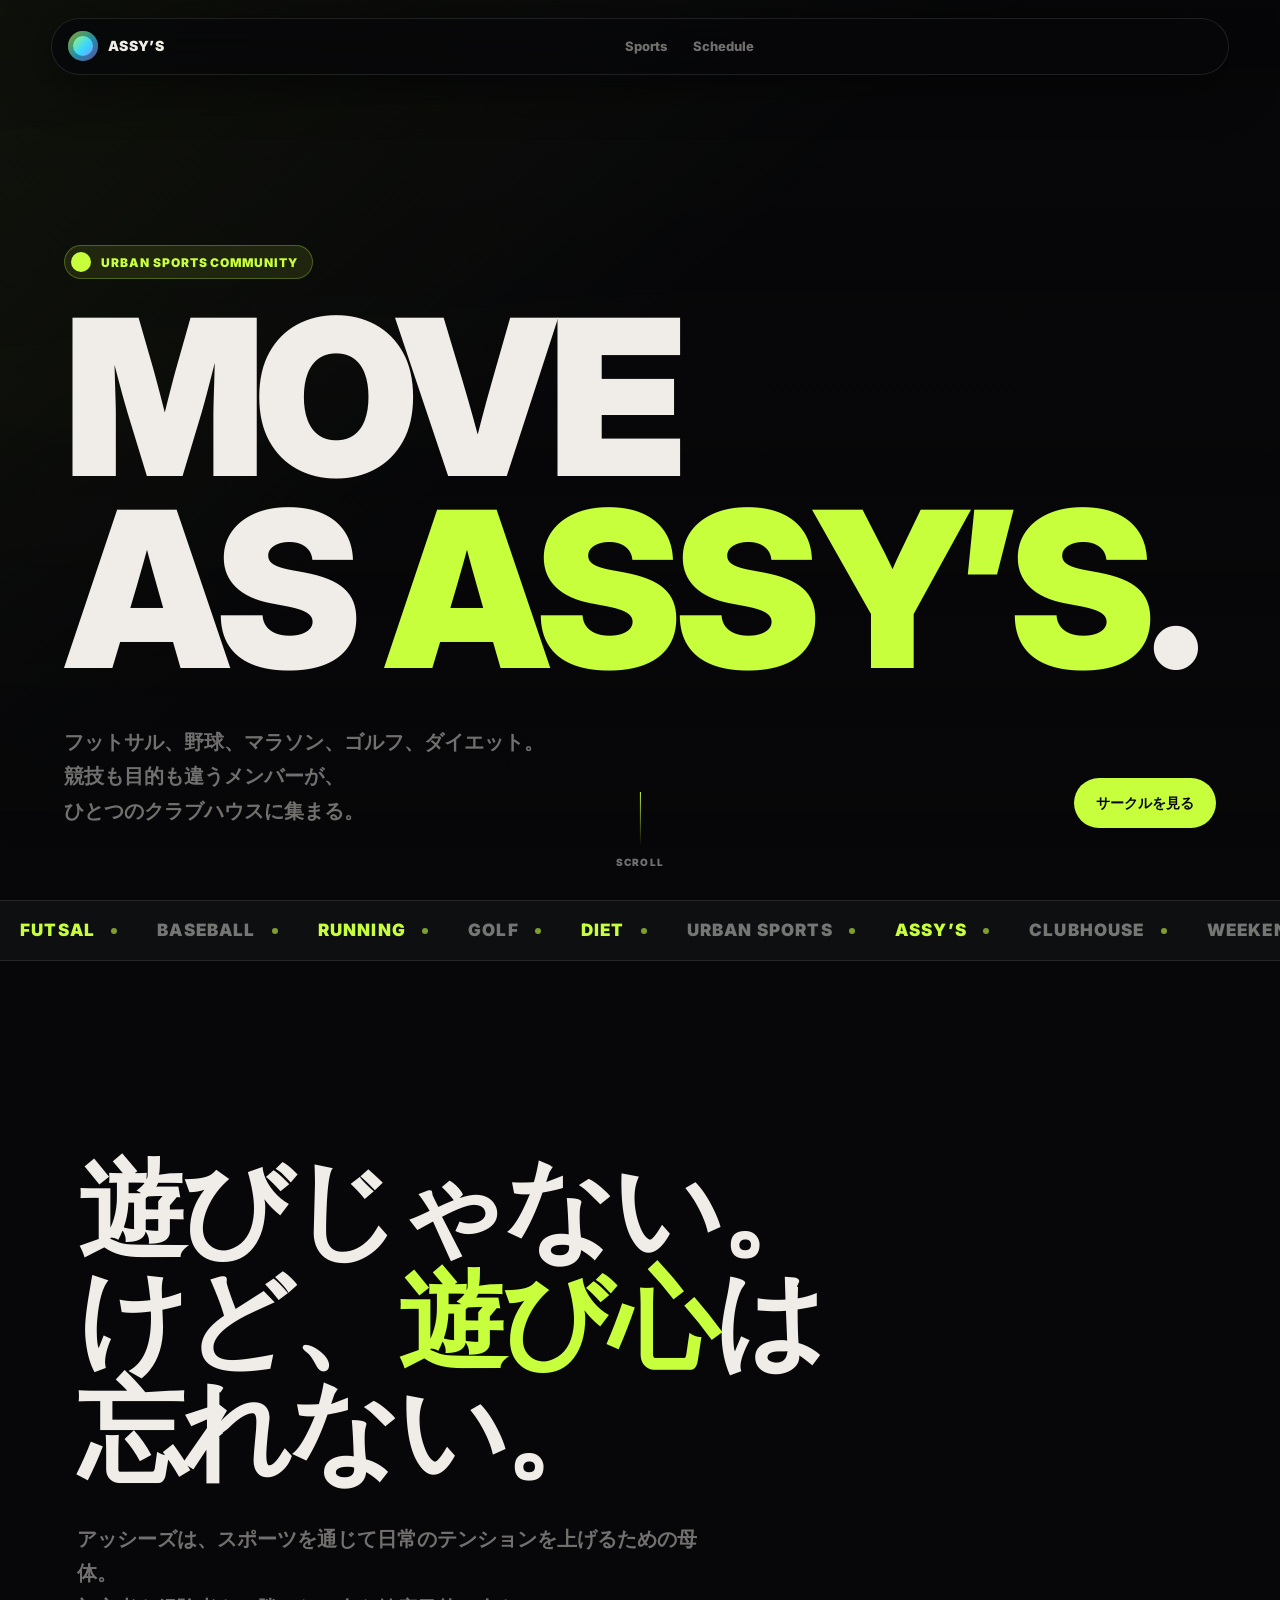
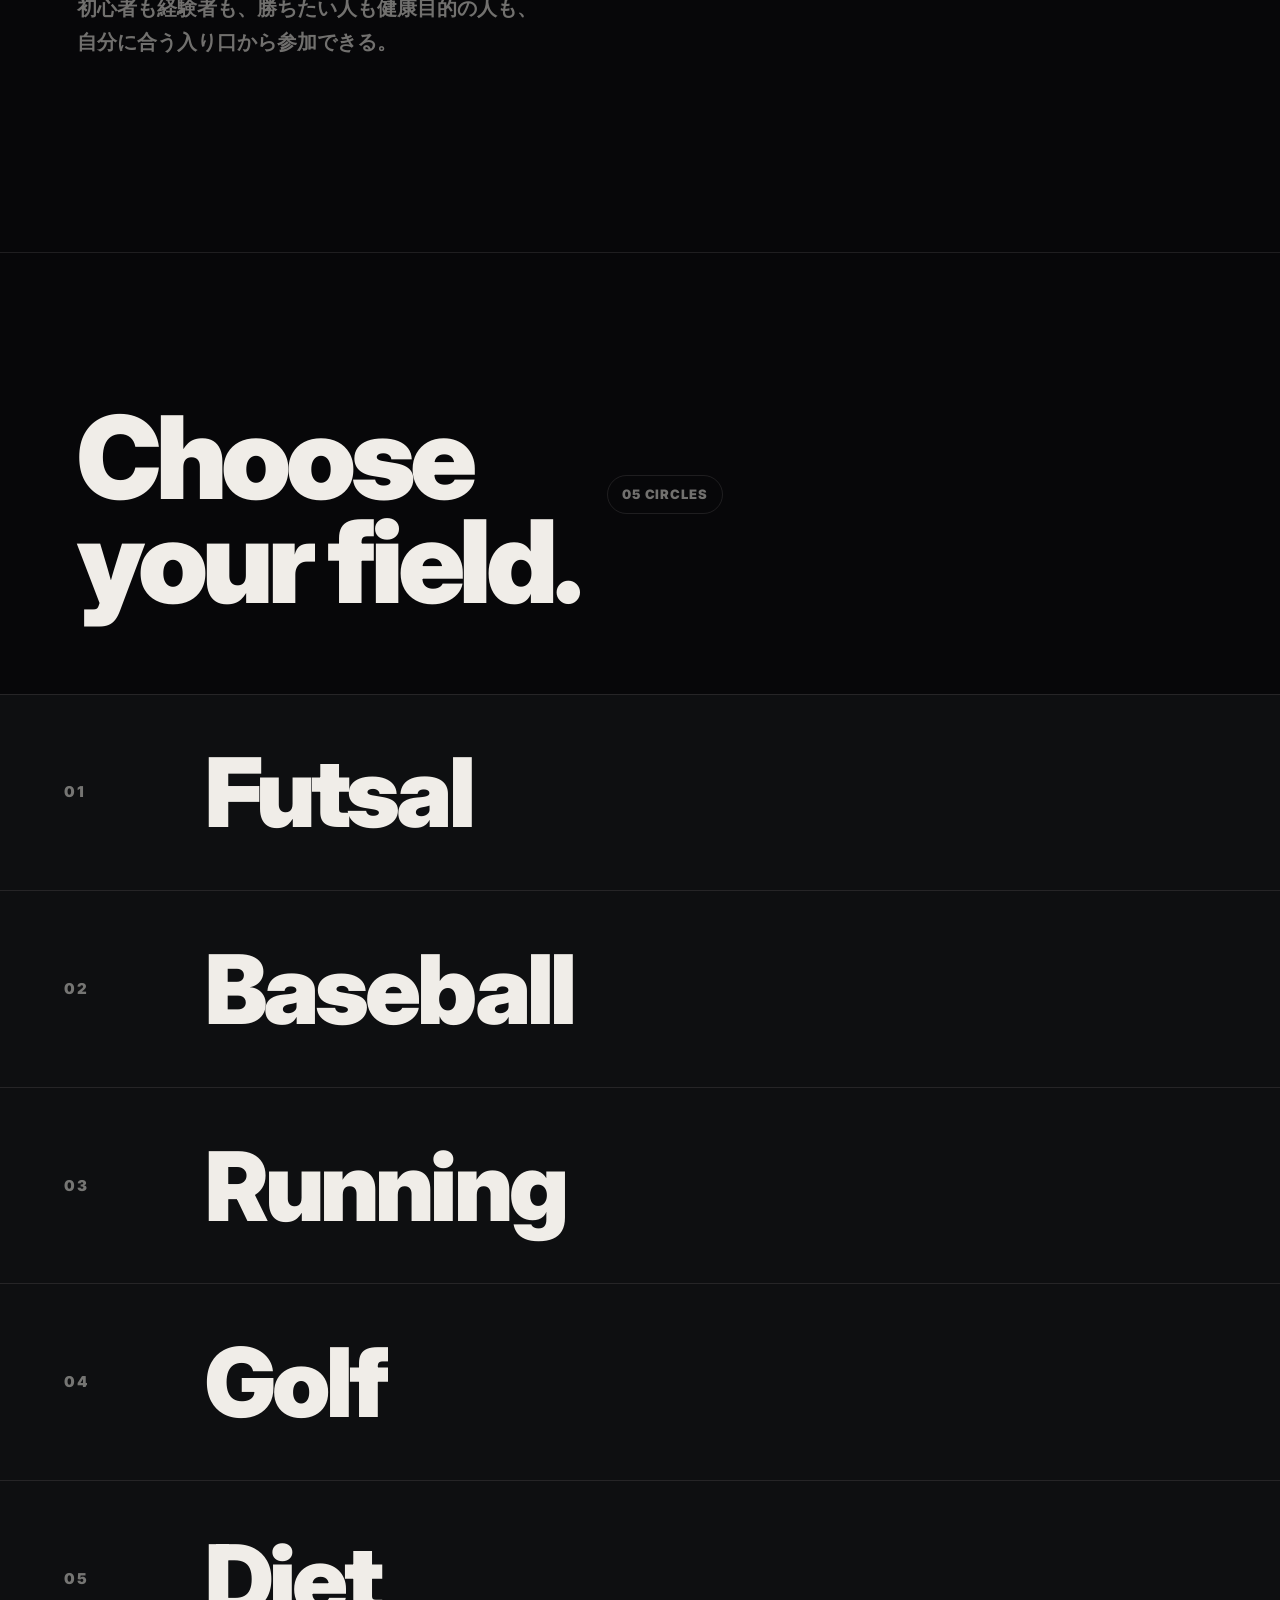
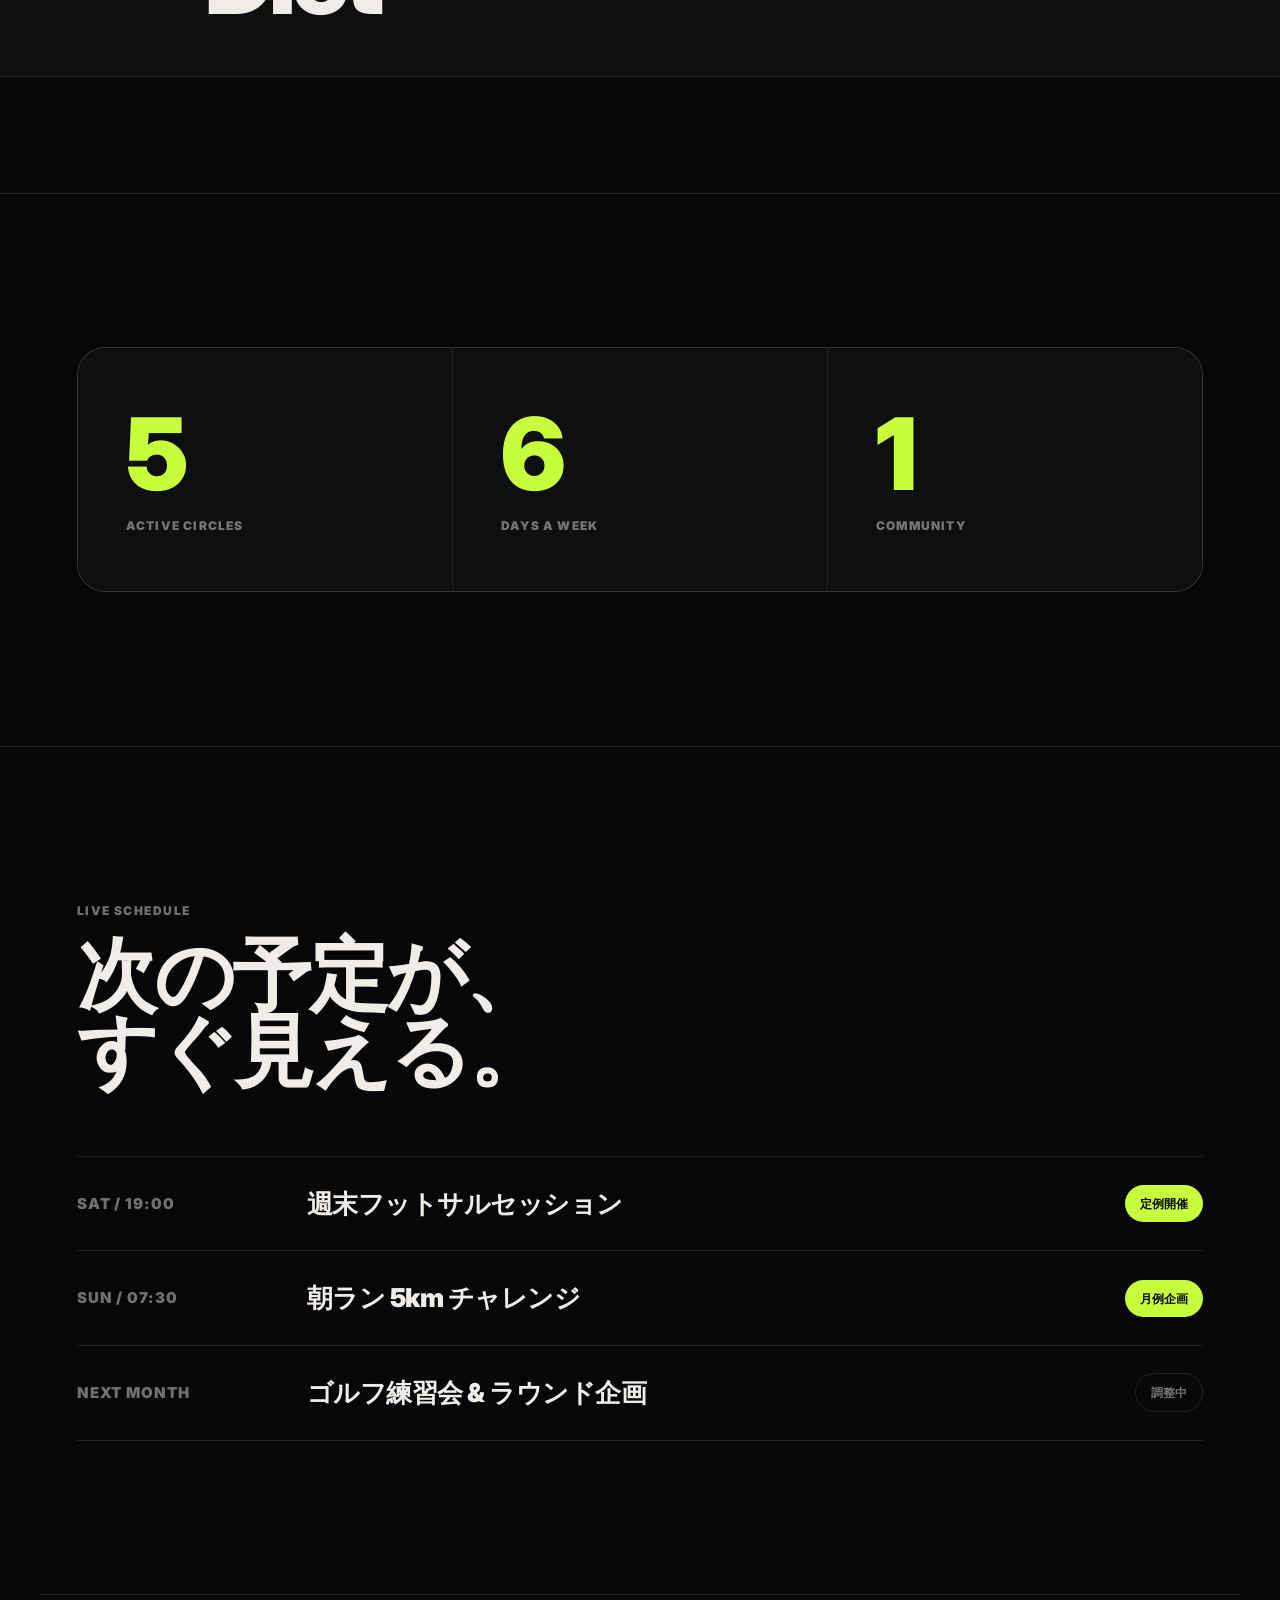
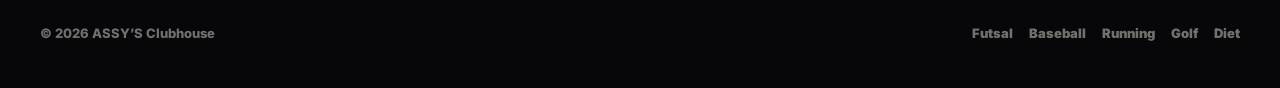
==== commit ce5450cb: "rename to ASSY'S and remove member-recruitment CTAs Corrects the name spelling from ASSIES to ASSY'S" ====
--- a/index.html
+++ b/index.html
@@ -3,7 +3,7 @@
   <head>
     <meta charset="utf-8" />
     <meta name="viewport" content="width=device-width, initial-scale=1" />
-    <title>ASSIES Clubhouse — Urban Sports Community</title>
+    <title>ASSY’S Clubhouse — Urban Sports Community</title>
     <meta name="description" content="フットサル、野球、マラソン、ゴルフ、ダイエット。競技も目的も違うメンバーが、ひとつのクラブハウスに集まる都市型スポーツコミュニティ。" />
     <link rel="preconnect" href="https://fonts.googleapis.com" />
     <link rel="preconnect" href="https://fonts.gstatic.com" crossorigin />
@@ -142,23 +142,6 @@
         transition: color 160ms, background 160ms;
       }
       .nav a:hover { color: var(--ink); background: rgba(255, 255, 255, 0.08); }
-      .header-cta {
-        display: inline-flex;
-        align-items: center;
-        justify-content: center;
-        min-height: 38px;
-        padding: 8px 16px;
-        border-radius: 999px;
-        background: var(--acid);
-        color: #070709;
-        font-weight: 900;
-        font-size: 13px;
-        transition: transform 160ms, box-shadow 160ms;
-      }
-      .header-cta:hover {
-        transform: translateY(-2px);
-        box-shadow: 0 0 28px rgba(200, 255, 61, 0.44);
-      }
 
       /* ── Hero ──────────────────────────────────────── */
       .hero {
@@ -515,7 +498,7 @@
       }
       .stats-grid {
         display: grid;
-        grid-template-columns: repeat(4, 1fr);
+        grid-template-columns: repeat(3, 1fr);
         background: var(--line);
         gap: 1px;
         border: 1px solid var(--line);
@@ -611,62 +594,6 @@
         color: var(--muted);
       }
 
-      /* ── Join ──────────────────────────────────────── */
-      .join-section {
-        padding: clamp(60px, 9vw, 120px) clamp(20px, 6vw, 80px);
-      }
-      .join-panel {
-        position: relative;
-        min-height: clamp(380px, 52vw, 580px);
-        display: grid;
-        align-content: center;
-        padding: clamp(44px, 7vw, 88px);
-        border-radius: 36px;
-        overflow: hidden;
-        border: 1px solid rgba(255, 255, 255, 0.08);
-        opacity: 0;
-        animation: fade-up 1s ease forwards;
-        animation-timeline: view();
-        animation-range: entry 5% cover 40%;
-      }
-      .join-bg {
-        position: absolute;
-        inset: 0;
-        z-index: 0;
-      }
-      .join-bg img {
-        width: 100%;
-        height: 100%;
-        object-fit: cover;
-        opacity: 0.22;
-        filter: saturate(0.5);
-      }
-      .join-bg::after {
-        content: "";
-        position: absolute;
-        inset: 0;
-        background:
-          radial-gradient(ellipse at 75% 50%, rgba(200, 255, 61, 0.2), transparent 55%),
-          linear-gradient(135deg, rgba(7, 7, 9, 0.82), rgba(7, 7, 9, 0.44));
-      }
-      .join-content {
-        position: relative;
-        z-index: 1;
-        max-width: 780px;
-      }
-      .join-content h2 {
-        font-size: clamp(42px, 7.5vw, 96px);
-        font-weight: 900;
-        line-height: 0.94;
-        letter-spacing: -0.04em;
-      }
-      .join-content p {
-        margin: 24px 0 38px;
-        font-size: clamp(15px, 1.9vw, 20px);
-        font-weight: 700;
-        color: var(--muted);
-        line-height: 1.72;
-      }
 
       /* ── Footer ────────────────────────────────────── */
       footer {
@@ -696,7 +623,7 @@
 
       /* ── Responsive ────────────────────────────────── */
       @media (max-width: 980px) {
-        .stats-grid { grid-template-columns: repeat(2, 1fr); }
+        .stats-grid { grid-template-columns: repeat(3, 1fr); }
       }
       @media (max-width: 700px) {
         .site-header {
@@ -709,10 +636,8 @@
         footer { flex-direction: column; text-align: center; }
       }
       @media (max-width: 480px) {
-        .header-cta { display: none; }
         .stats-grid { grid-template-columns: 1fr 1fr; }
         .sport-row-right { display: none; }
-        .join-panel { padding: 36px 24px; }
       }
       @media (prefers-reduced-motion: reduce) {
         *, *::before, *::after {
@@ -740,14 +665,12 @@
     <header class="site-header">
       <a class="brand" href="#">
         <span class="brand-mark" aria-hidden="true"></span>
-        ASSIES
+        ASSY’S
       </a>
       <nav class="nav" aria-label="メインナビゲーション">
         <a href="#sports">Sports</a>
         <a href="#schedule">Schedule</a>
-        <a href="#join">Join</a>
       </nav>
-      <a class="header-cta" href="#join">Entry</a>
     </header>
 
     <main>
@@ -767,7 +690,7 @@
             <span class="pulse" aria-hidden="true"></span>
             Urban Sports Community
           </p>
-          <h1>MOVE<br />AS&nbsp;<em>ASSIES</em>.</h1>
+          <h1>MOVE<br />AS&nbsp;<em>ASSY’S</em>.</h1>
           <div class="hero-sub">
             <p class="hero-tagline">
               フットサル、野球、マラソン、ゴルフ、ダイエット。<br />
@@ -775,7 +698,6 @@
             </p>
             <div class="hero-actions">
               <a class="btn btn-primary" href="#sports">サークルを見る</a>
-              <a class="btn btn-ghost" href="#join">クラブに参加</a>
             </div>
           </div>
         </div>
@@ -795,7 +717,7 @@
           <span class="marquee-item">Golf<span class="marquee-dot"></span></span>
           <span class="marquee-item"><b>Diet</b><span class="marquee-dot"></span></span>
           <span class="marquee-item">Urban Sports<span class="marquee-dot"></span></span>
-          <span class="marquee-item"><b>ASSIES</b><span class="marquee-dot"></span></span>
+          <span class="marquee-item"><b>ASSY’S</b><span class="marquee-dot"></span></span>
           <span class="marquee-item">Clubhouse<span class="marquee-dot"></span></span>
           <span class="marquee-item">Weekend Play<span class="marquee-dot"></span></span>
           <span class="marquee-item"><b>Serious Fun</b><span class="marquee-dot"></span></span>
@@ -806,7 +728,7 @@
           <span class="marquee-item">Golf<span class="marquee-dot"></span></span>
           <span class="marquee-item"><b>Diet</b><span class="marquee-dot"></span></span>
           <span class="marquee-item">Urban Sports<span class="marquee-dot"></span></span>
-          <span class="marquee-item"><b>ASSIES</b><span class="marquee-dot"></span></span>
+          <span class="marquee-item"><b>ASSY’S</b><span class="marquee-dot"></span></span>
           <span class="marquee-item">Clubhouse<span class="marquee-dot"></span></span>
           <span class="marquee-item">Weekend Play<span class="marquee-dot"></span></span>
           <span class="marquee-item"><b>Serious Fun</b><span class="marquee-dot"></span></span>
@@ -904,10 +826,7 @@
             <b class="stat-num" data-target="7">0</b>
             <span class="stat-label">Days a Week</span>
           </div>
-          <div class="stat-cell">
-            <b class="stat-num" data-target="100" data-suffix="%">0</b>
-            <span class="stat-label">Beginner Welcome</span>
-          </div>
+
           <div class="stat-cell">
             <b class="stat-num" data-target="1">0</b>
             <span class="stat-label">Community</span>
@@ -923,12 +842,12 @@
           <div class="event-row">
             <div class="event-date">Sat&nbsp;/&nbsp;19:00</div>
             <div class="event-name">週末フットサルセッション</div>
-            <div class="event-badge">参加受付中</div>
+            <div class="event-badge">定例開催</div>
           </div>
           <div class="event-row">
             <div class="event-date">Sun&nbsp;/&nbsp;07:30</div>
             <div class="event-name">朝ラン 5km チャレンジ</div>
-            <div class="event-badge">初参加歓迎</div>
+            <div class="event-badge">月例企画</div>
           </div>
           <div class="event-row">
             <div class="event-date">Next&nbsp;Month</div>
@@ -938,32 +857,12 @@
         </div>
       </section>
 
-      <!-- ── Join ── -->
-      <section class="join-section" id="join">
-        <div class="join-panel">
-          <div class="join-bg" aria-hidden="true">
-            <img
-              src="https://images.unsplash.com/photo-1517649763962-0c623066013b?auto=format&fit=crop&w=1800&q=80"
-              alt=""
-              loading="lazy"
-            />
-          </div>
-          <div class="join-content">
-            <h2>運動したい気持ちを、<br />予定に変えよう。</h2>
-            <p>
-              まずは気になる種目をひとつ選ぶだけ。<br />
-              経験値より、参加してみる一歩を歓迎します。
-            </p>
-            <a class="btn btn-primary" href="mailto:hello@example.com">参加について聞く</a>
-          </div>
-        </div>
-      </section>
 
     </main>
 
     <!-- ── Footer ── -->
     <footer>
-      <span>&copy; 2026 ASSIES Clubhouse</span>
+      <span>&copy; 2026 ASSY’S Clubhouse</span>
       <nav class="footer-sports" aria-label="種目リンク">
         <a href="futsal.html">Futsal</a>
         <a href="baseball.html">Baseball</a>
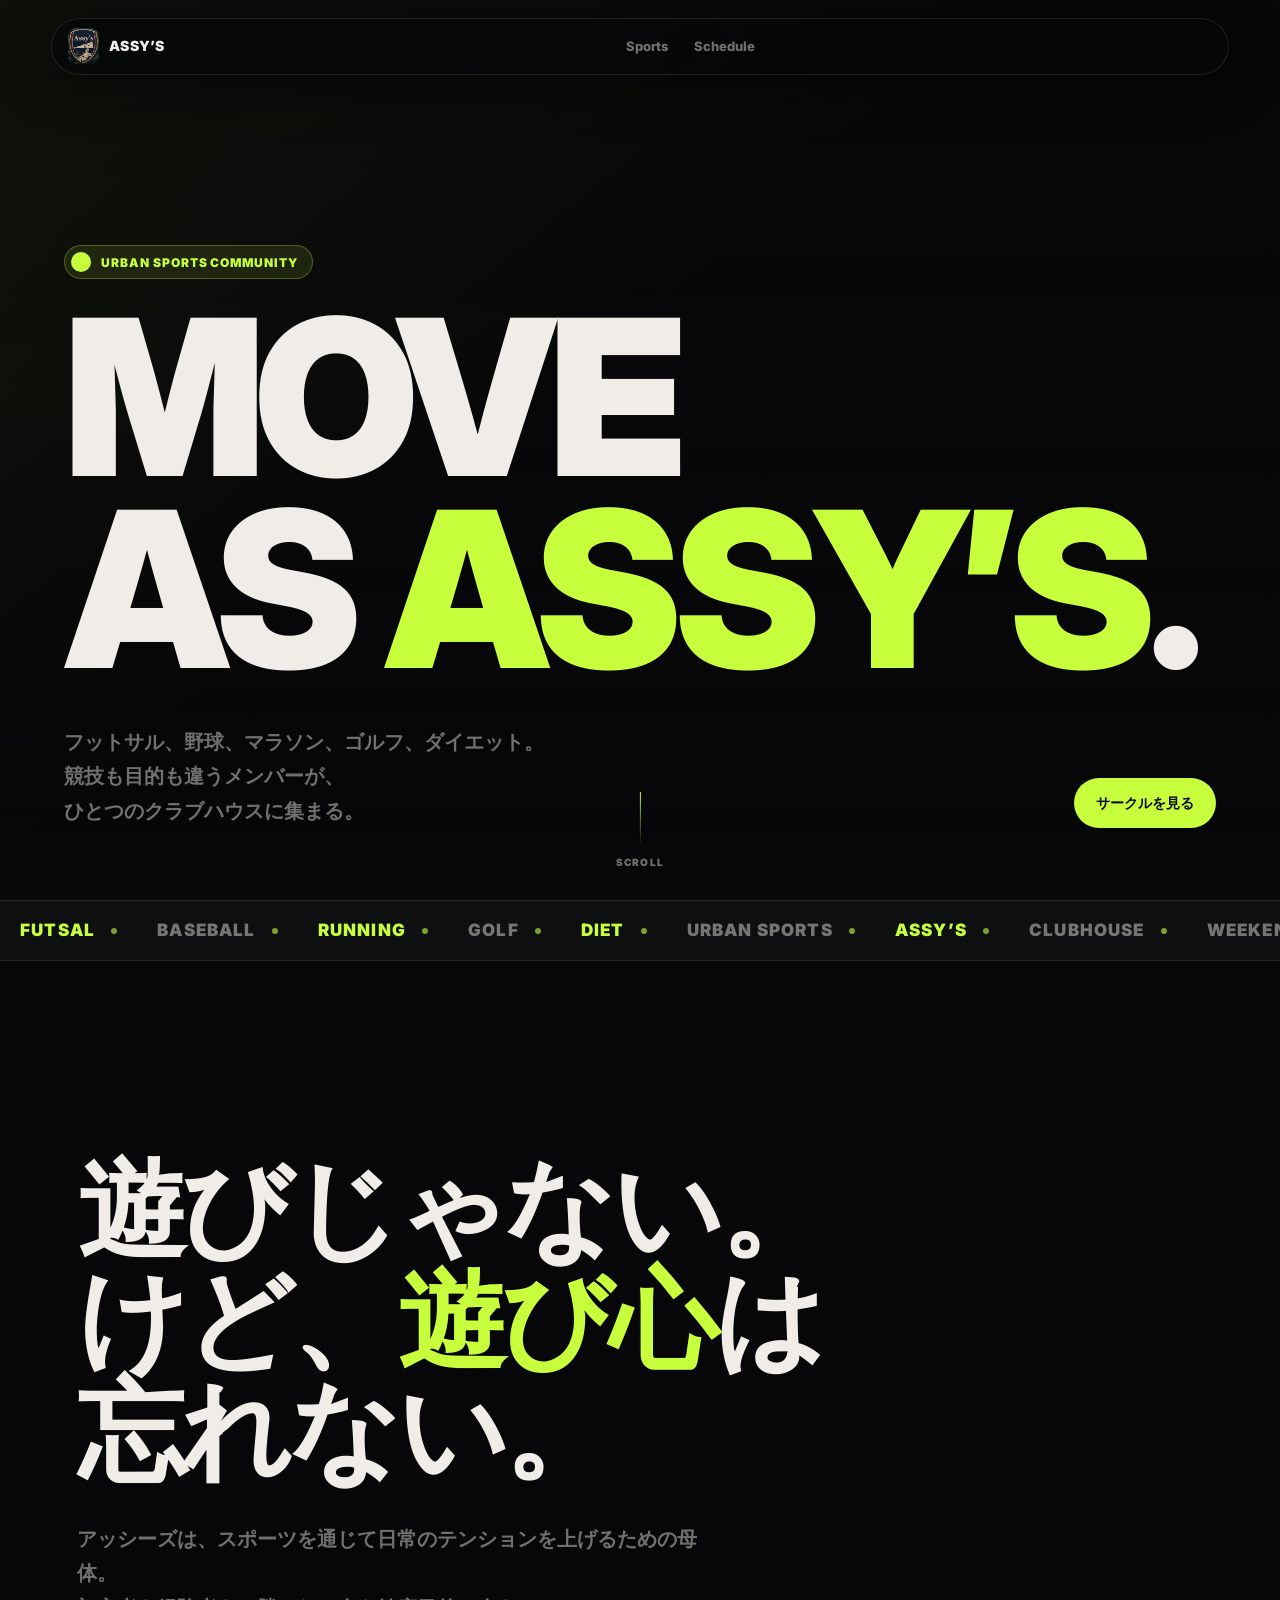
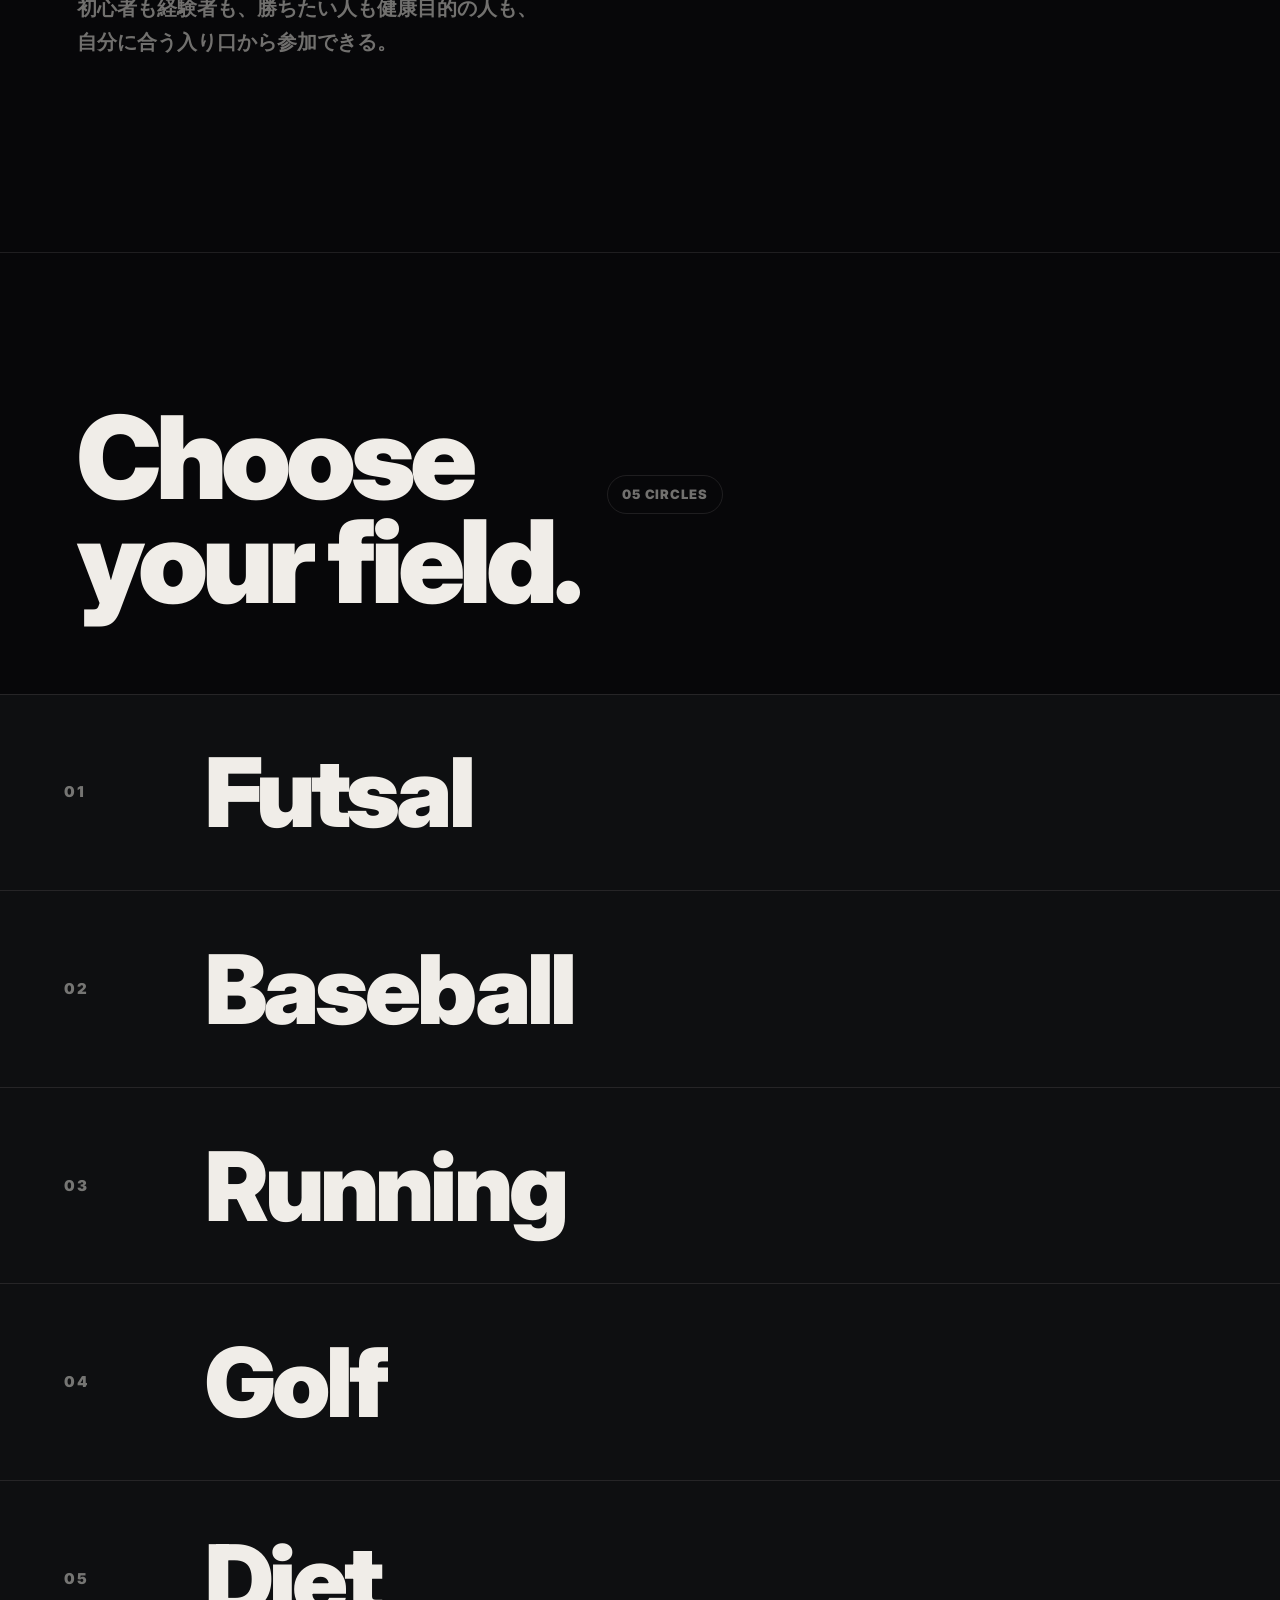
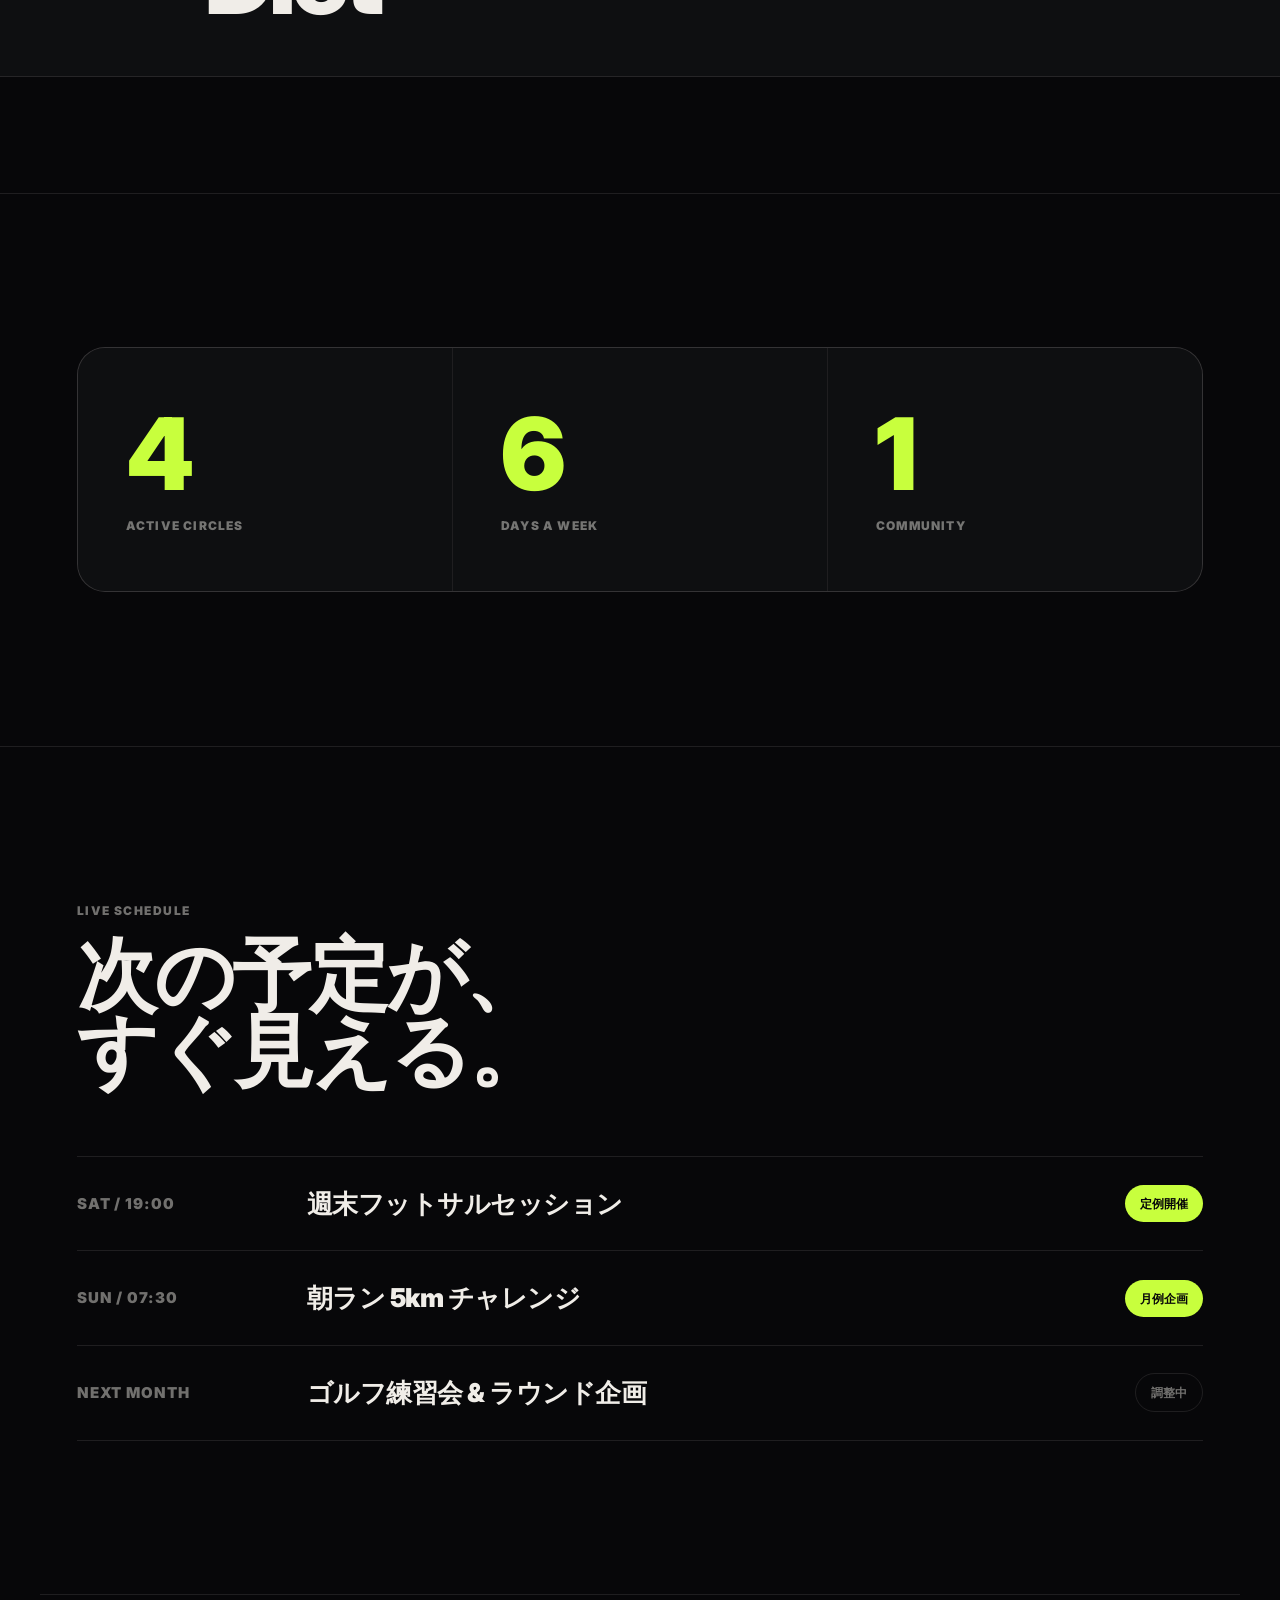
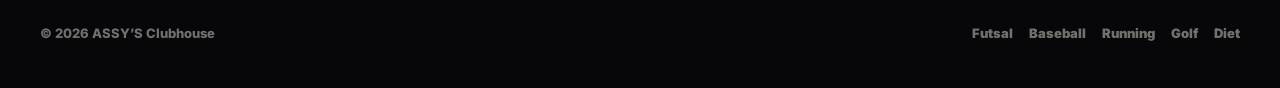
==== commit 776a1afc: "feat: add the circle's crest logo to headers and favicon Adds logo.png (the wooden Assy's shield cre" ====
--- a/index.html
+++ b/index.html
@@ -5,6 +5,7 @@
     <meta name="viewport" content="width=device-width, initial-scale=1" />
     <title>ASSY’S Clubhouse — Urban Sports Community</title>
     <meta name="description" content="フットサル、野球、マラソン、ゴルフ、ダイエット。競技も目的も違うメンバーが、ひとつのクラブハウスに集まる都市型スポーツコミュニティ。" />
+    <link rel="icon" href="logo.png" />
     <link rel="preconnect" href="https://fonts.googleapis.com" />
     <link rel="preconnect" href="https://fonts.gstatic.com" crossorigin />
     <link href="https://fonts.googleapis.com/css2?family=Inter:wght@400;700;800;900&display=swap" rel="stylesheet" />
@@ -121,11 +122,10 @@
         letter-spacing: 0.02em;
       }
       .brand-mark {
-        width: 30px;
-        aspect-ratio: 1;
-        border-radius: 50%;
-        background: linear-gradient(135deg, var(--acid), var(--cyan) 54%, var(--violet));
-        box-shadow: inset 0 0 0 5px rgba(0, 0, 0, 0.35);
+        height: 36px;
+        width: auto;
+        border-radius: 8px;
+        object-fit: contain;
         flex-shrink: 0;
       }
       .nav {
@@ -654,7 +654,7 @@
     <!-- ── Loader ── -->
     <div id="loader" role="status" aria-label="読み込み中">
       <div class="loader-letters" aria-hidden="true">
-        <span>A</span><span>S</span><span>S</span><span>I</span><span>E</span><span>S</span>
+        <span>A</span><span>S</span><span>S</span><span>Y</span><span>’</span><span>S</span>
       </div>
       <div class="loader-bar-wrap">
         <div class="loader-bar"></div>
@@ -664,7 +664,7 @@
     <!-- ── Header ── -->
     <header class="site-header">
       <a class="brand" href="#">
-        <span class="brand-mark" aria-hidden="true"></span>
+        <img class="brand-mark" src="logo.png" alt="ASSY’S" />
         ASSY’S
       </a>
       <nav class="nav" aria-label="メインナビゲーション">
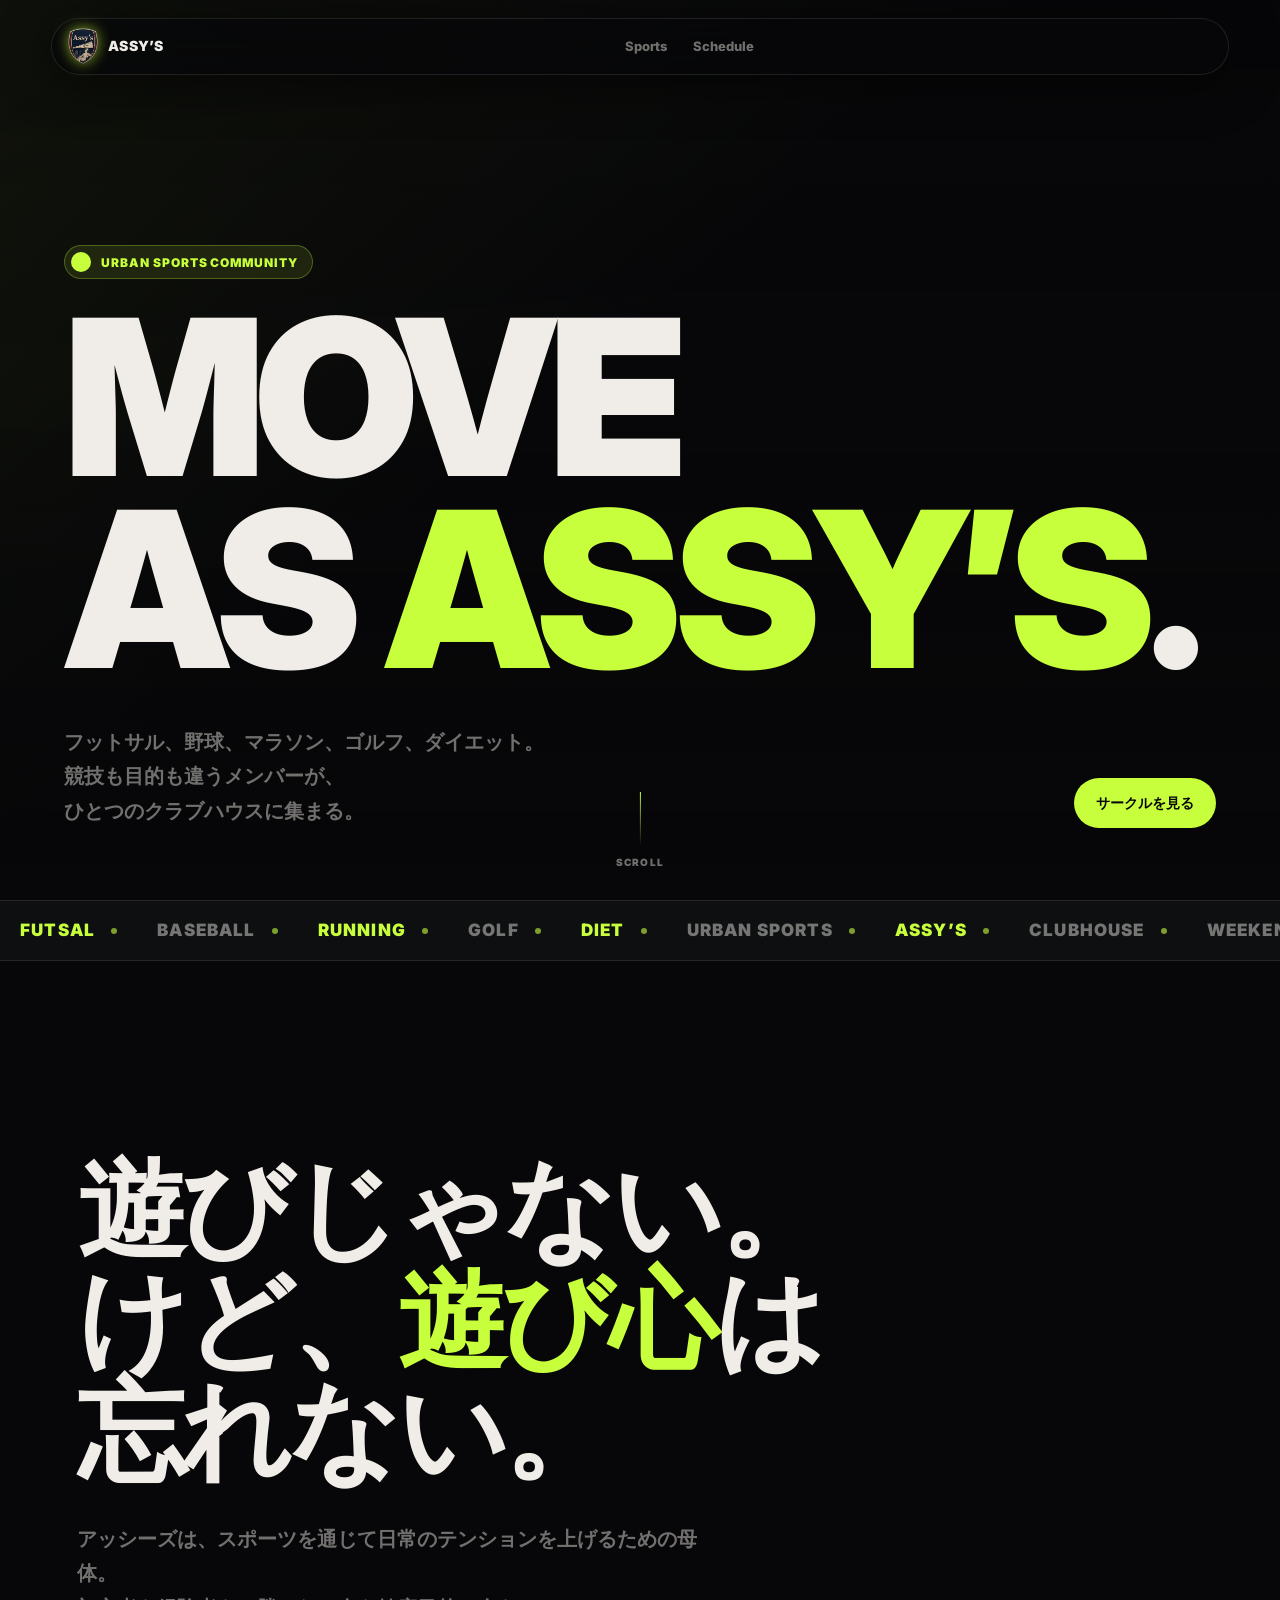
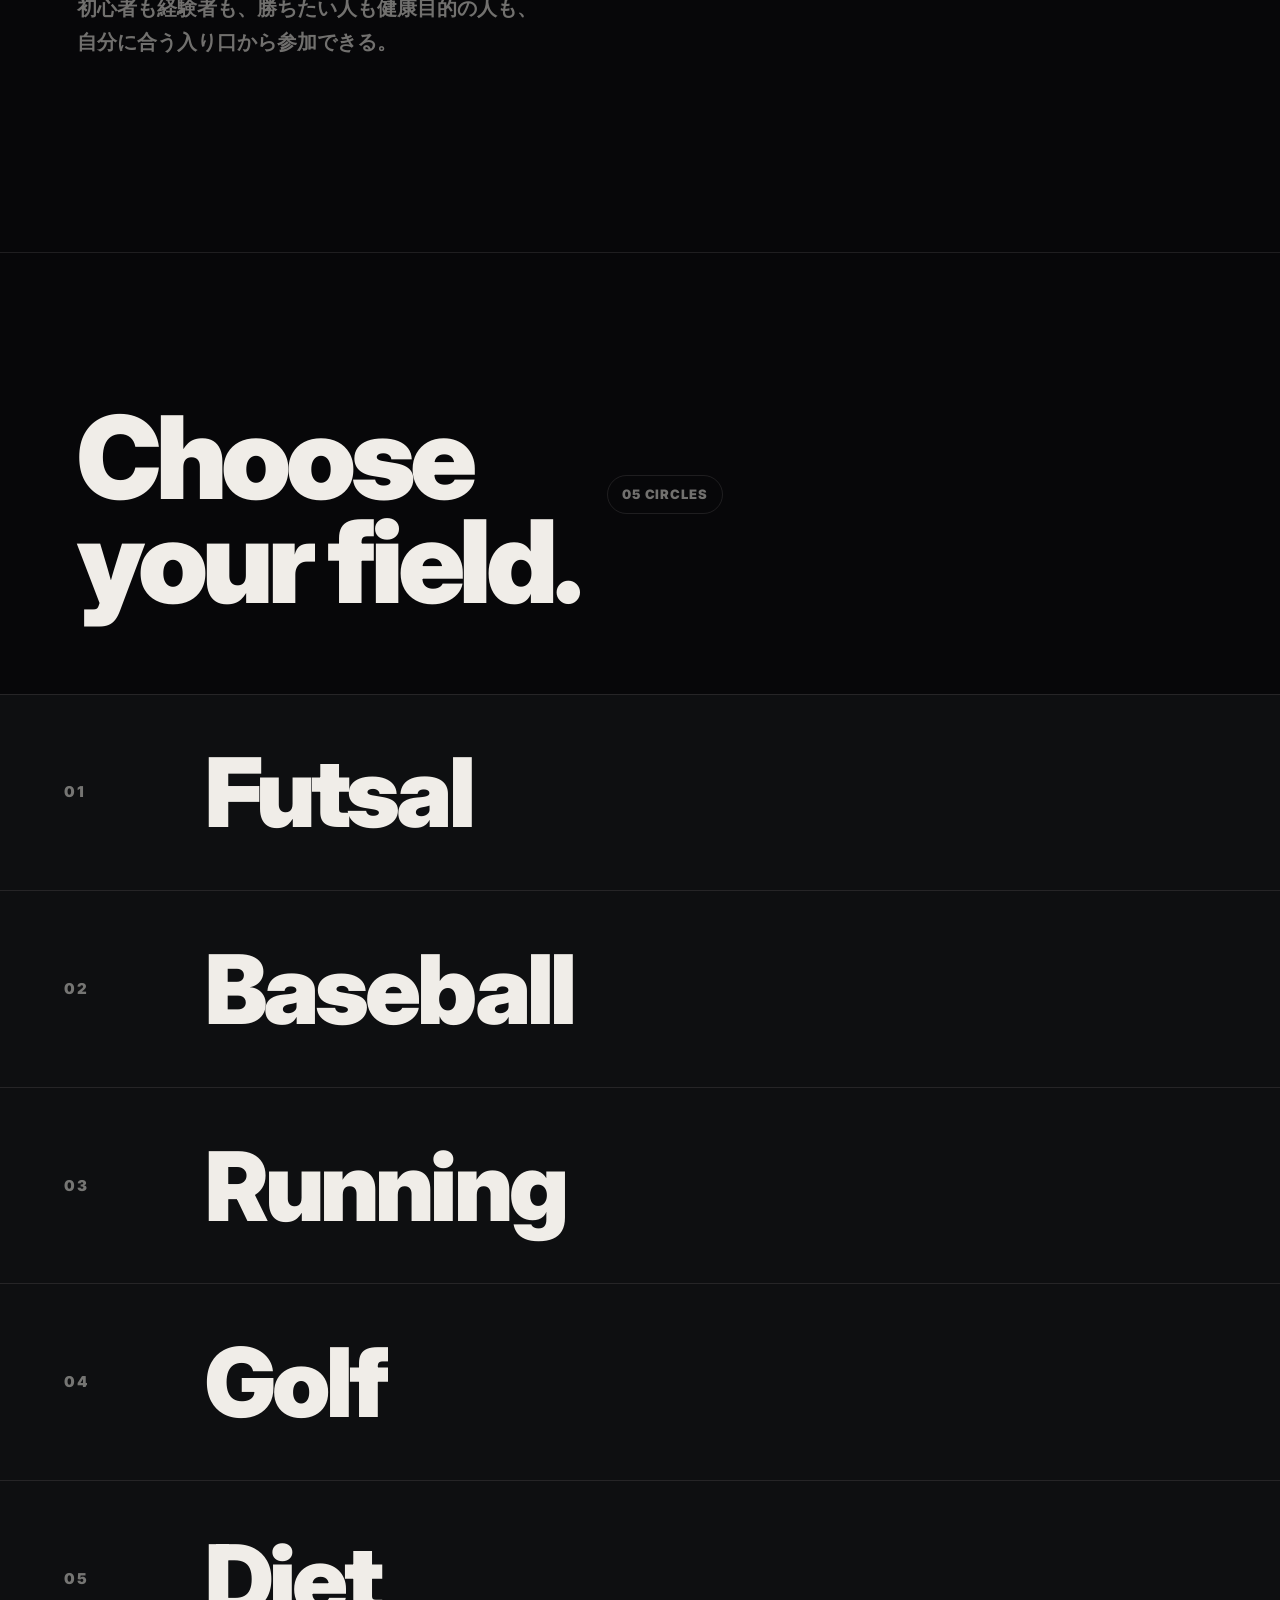
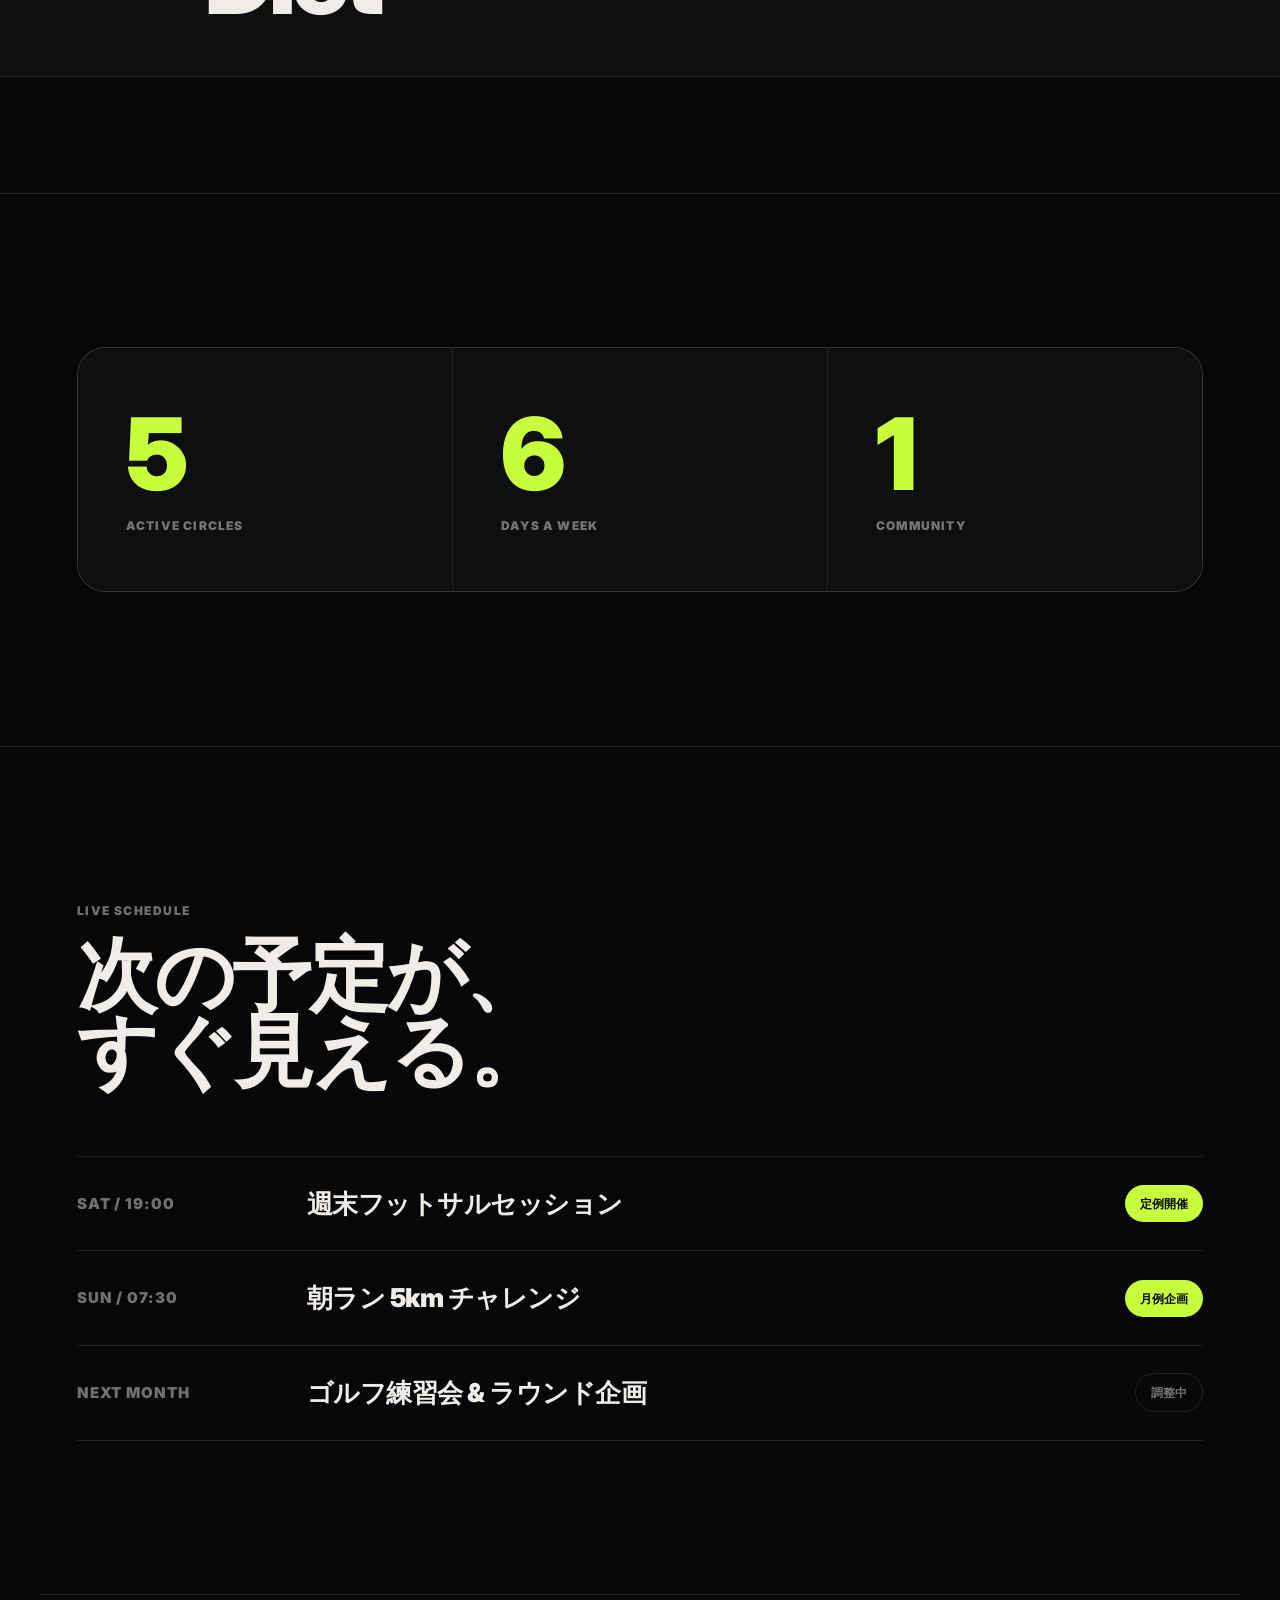
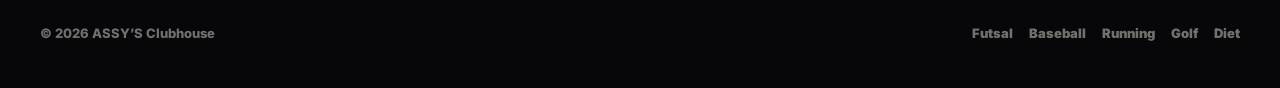
==== commit 11405cef: "polish: cut out the logo's camo background and add a subtle glow logo.png was a photo of the physica" ====
--- a/index.html
+++ b/index.html
@@ -124,9 +124,9 @@
       .brand-mark {
         height: 36px;
         width: auto;
-        border-radius: 8px;
         object-fit: contain;
         flex-shrink: 0;
+        filter: drop-shadow(0 0 7px rgba(200, 255, 61, 0.65)) drop-shadow(0 2px 5px rgba(0, 0, 0, 0.45));
       }
       .nav {
         display: flex;
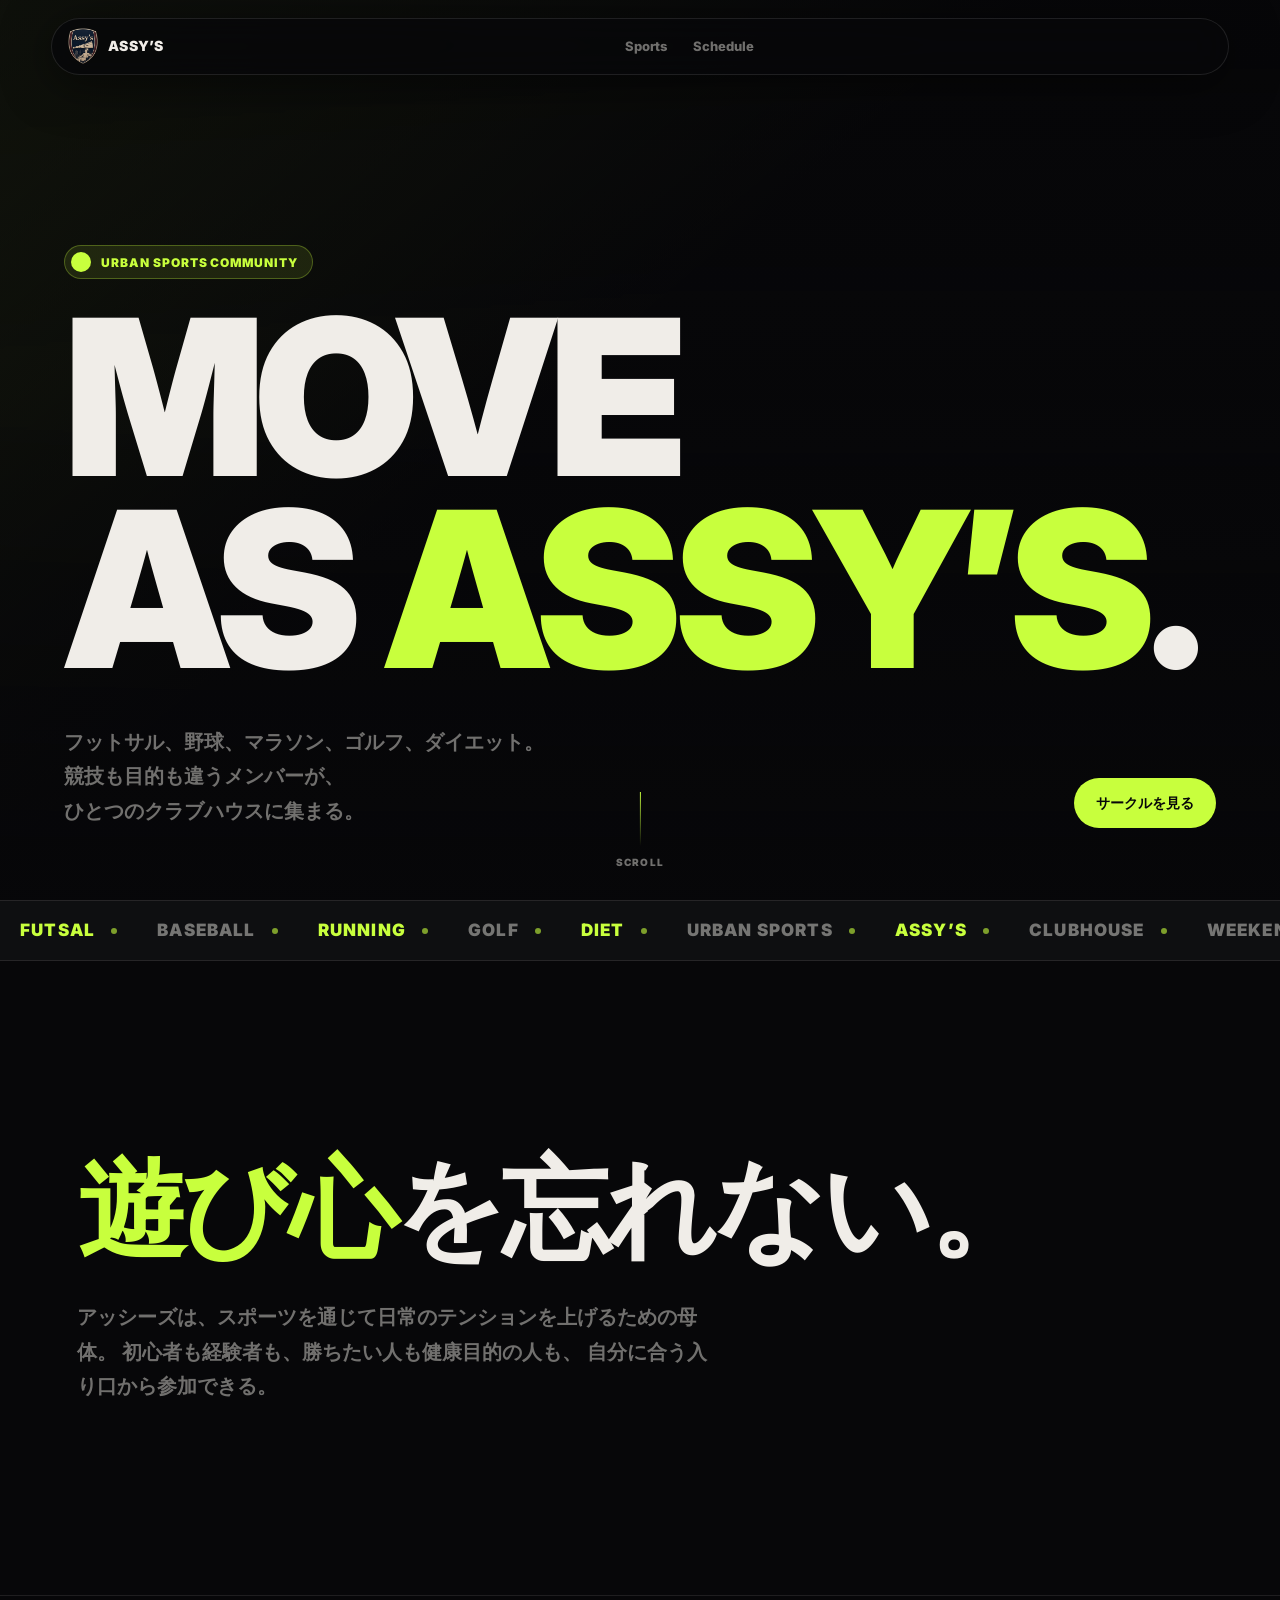
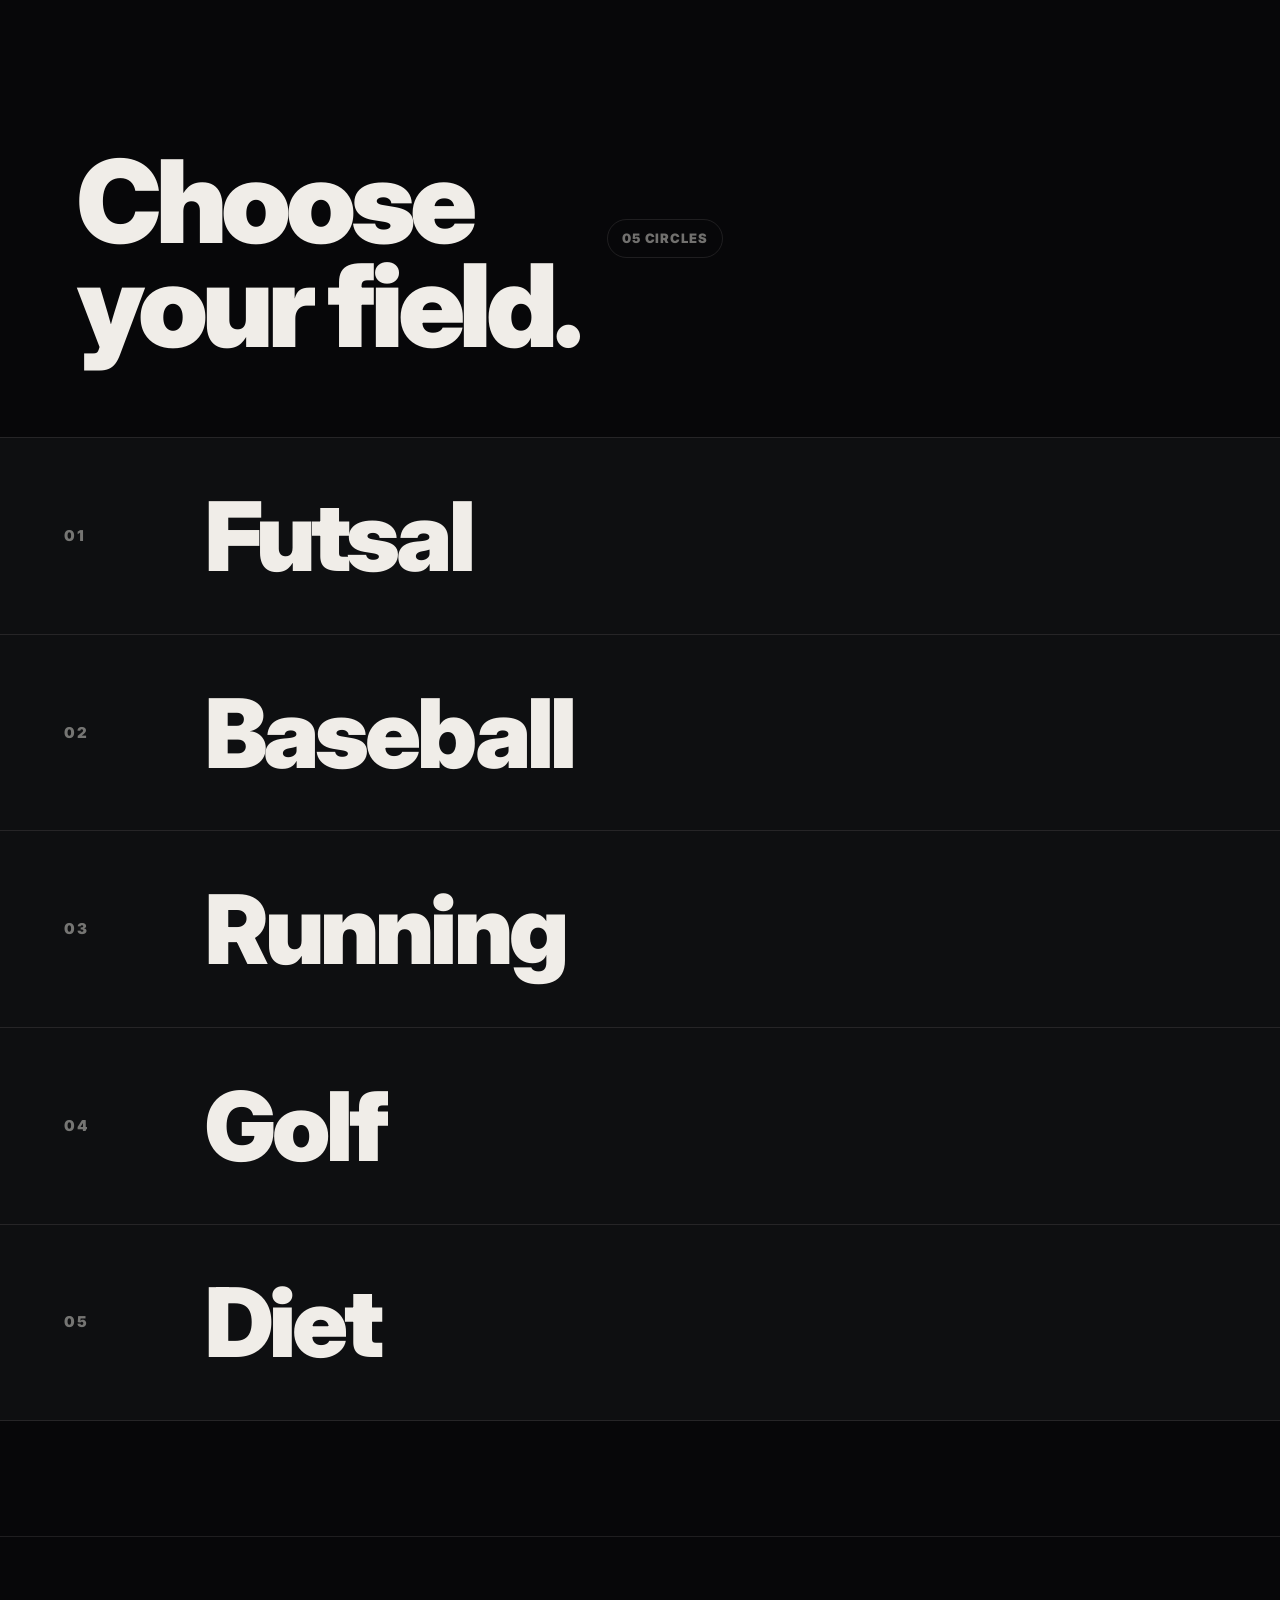
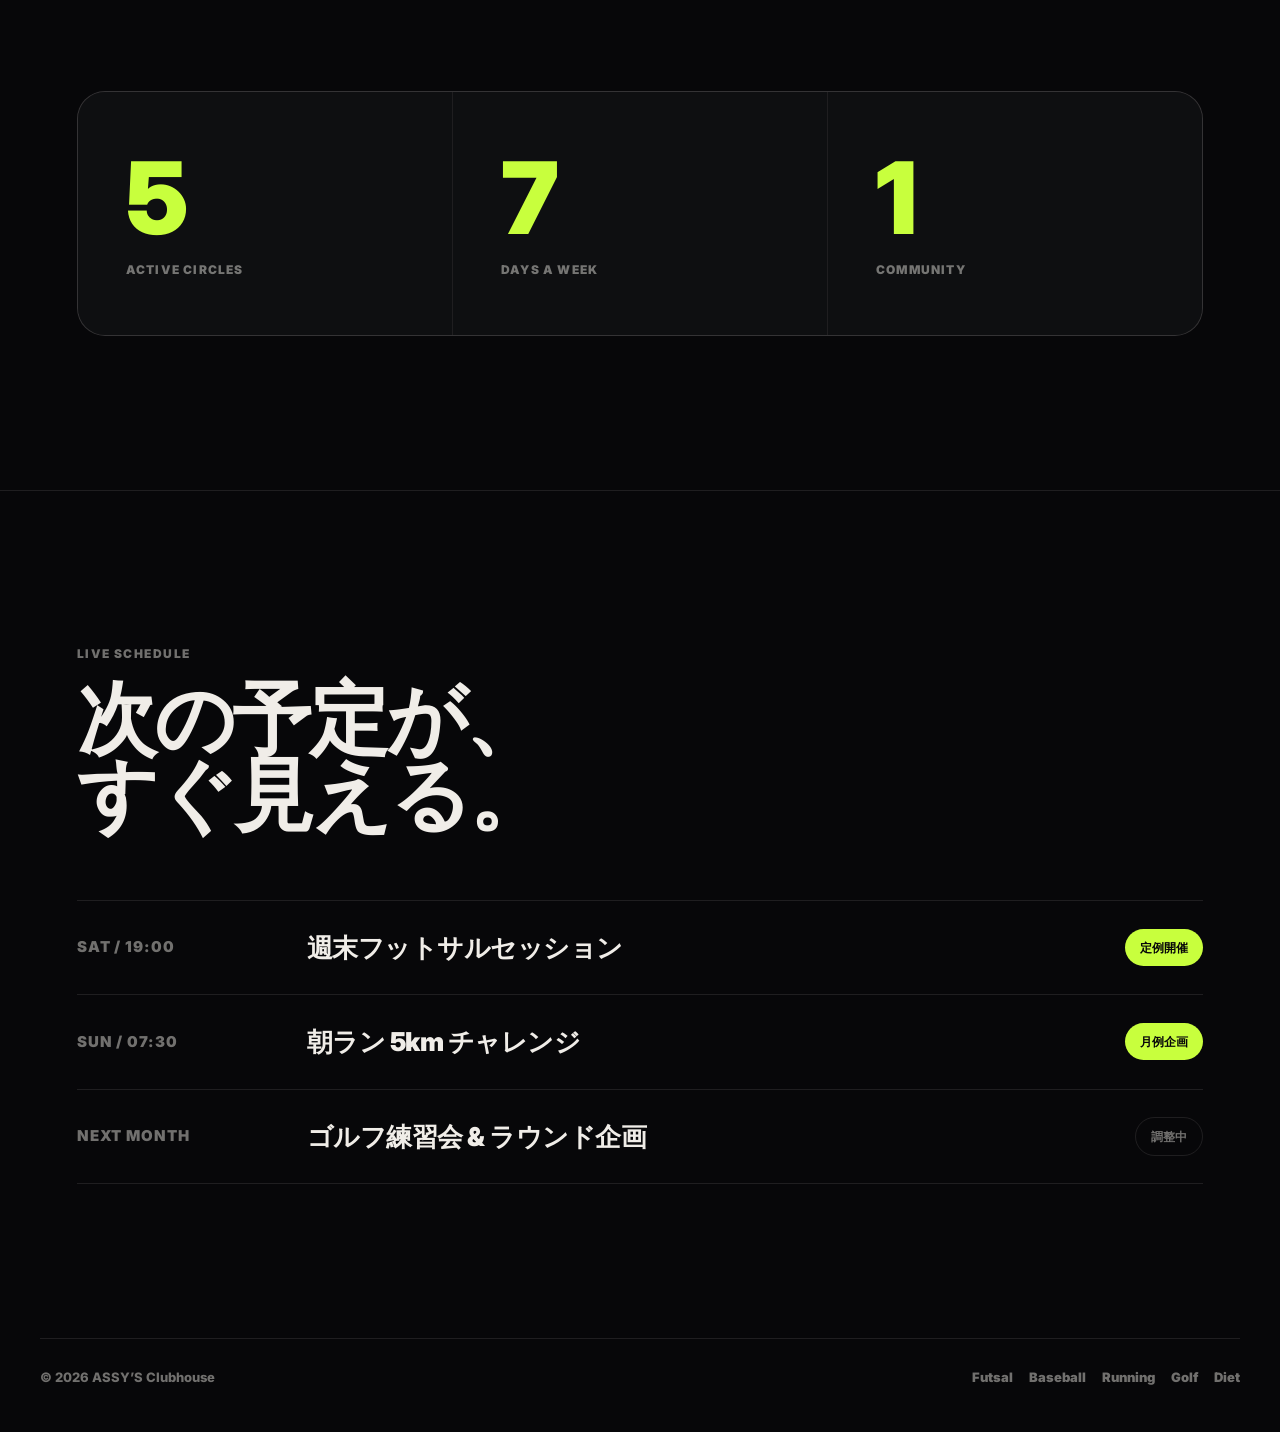
==== commit 6fbce3c1: "tweak: drop the logo glow, shorten manifesto, unwrap line breaks The drop-shadow glow on the header " ====
--- a/index.html
+++ b/index.html
@@ -126,7 +126,6 @@
         width: auto;
         object-fit: contain;
         flex-shrink: 0;
-        filter: drop-shadow(0 0 7px rgba(200, 255, 61, 0.65)) drop-shadow(0 2px 5px rgba(0, 0, 0, 0.45));
       }
       .nav {
         display: flex;
@@ -738,11 +737,11 @@
       <!-- ── Manifesto ── -->
       <section class="manifesto">
         <p class="manifesto-quote">
-          遊びじゃない。<br />けど、<em>遊び心</em>は<br />忘れない。
+          <em>遊び心</em>を忘れない。
         </p>
         <p class="manifesto-sub">
-          アッシーズは、スポーツを通じて日常のテンションを上げるための母体。<br />
-          初心者も経験者も、勝ちたい人も健康目的の人も、<br />
+          アッシーズは、スポーツを通じて日常のテンションを上げるための母体。
+          初心者も経験者も、勝ちたい人も健康目的の人も、
           自分に合う入り口から参加できる。
         </p>
       </section>
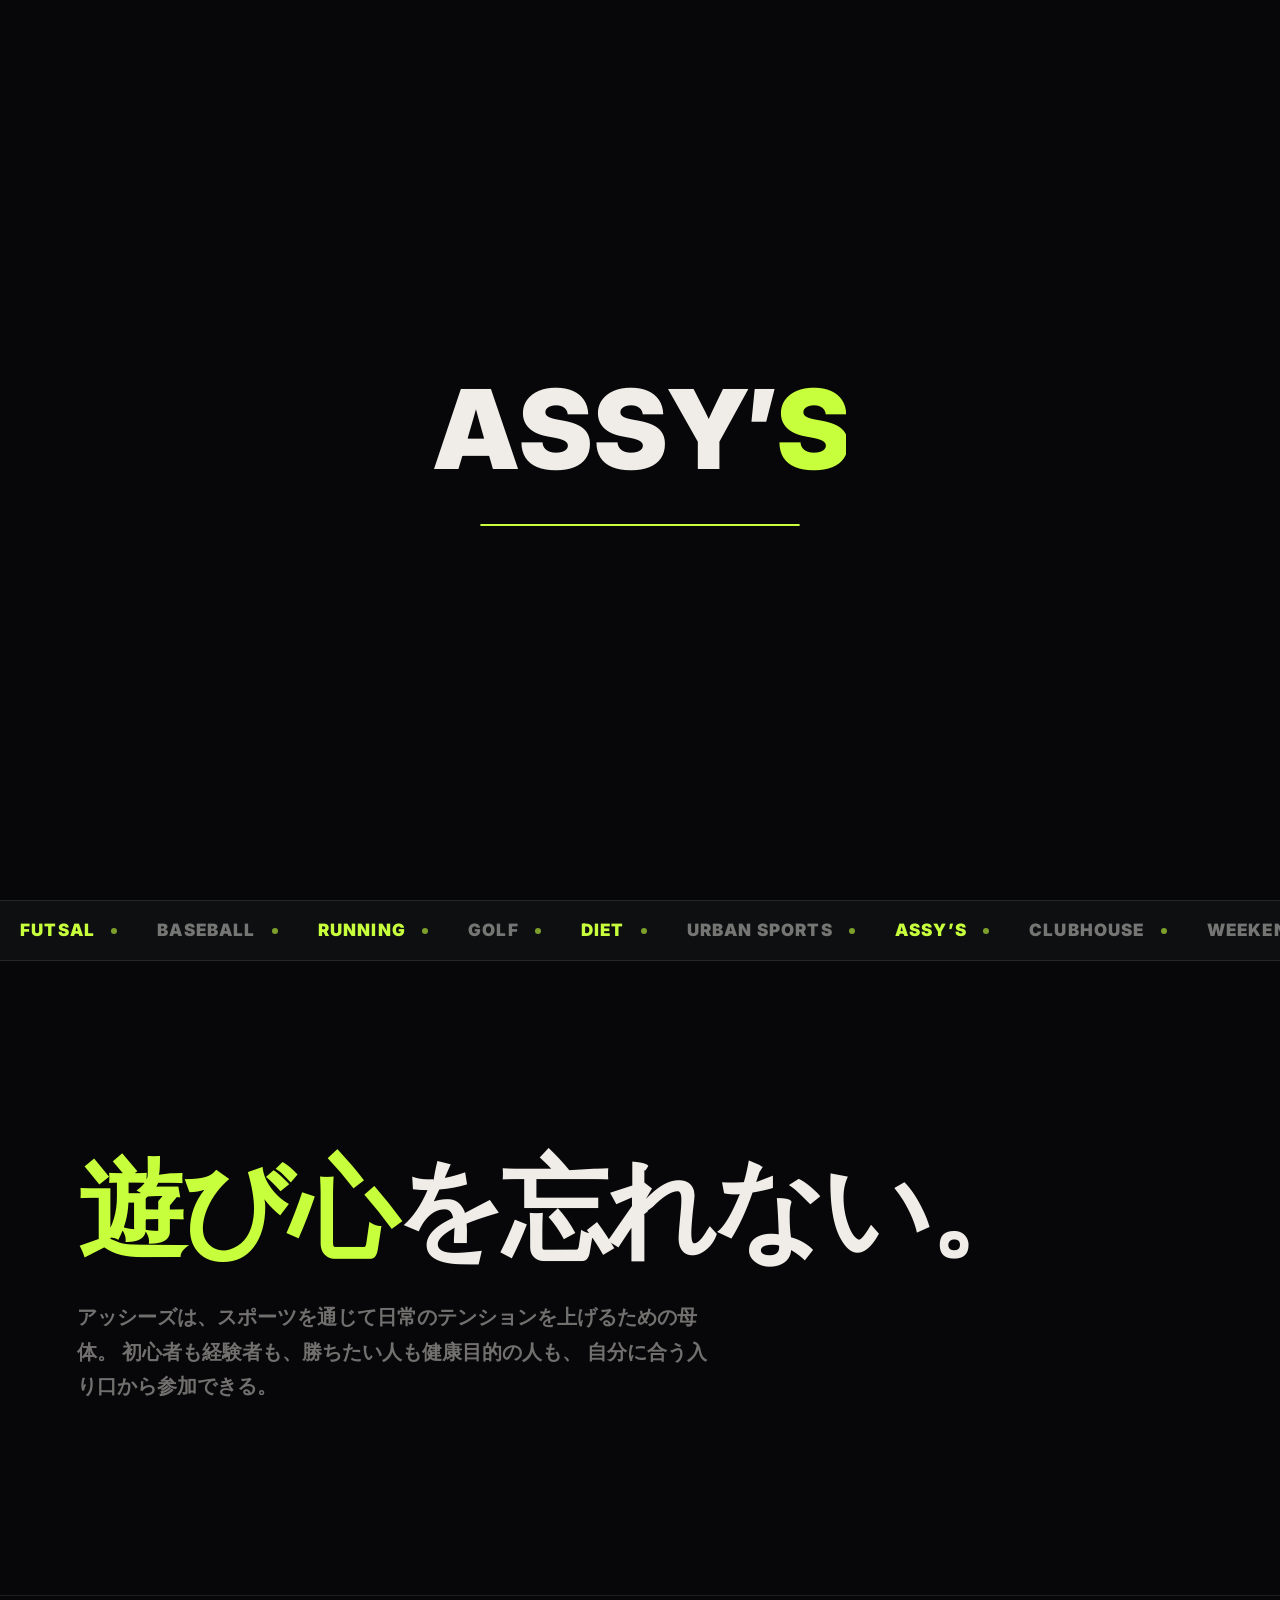
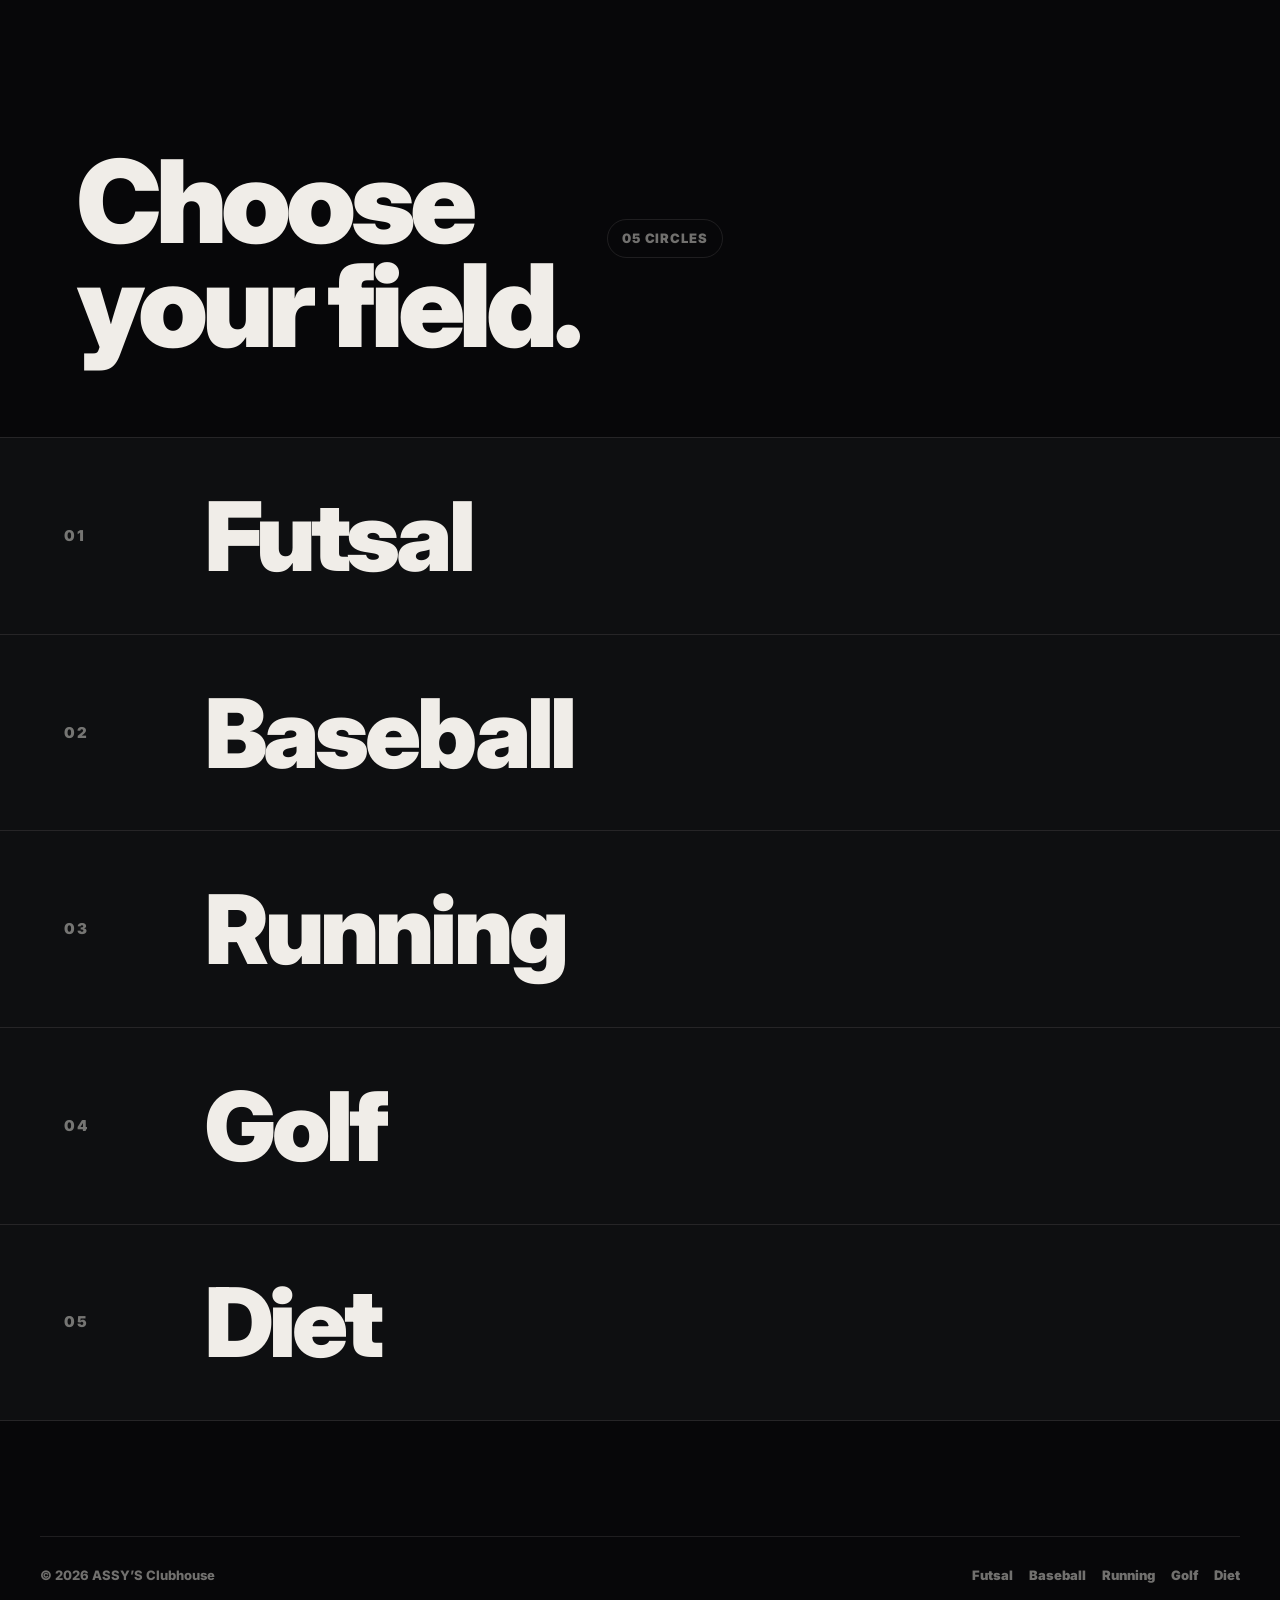
==== commit 7616cc4b: "simplify: remove hero tagline and the Stats/Live Schedule sections Drops the hero-tagline paragraph," ====
--- a/index.html
+++ b/index.html
@@ -231,13 +231,6 @@
         margin-top: clamp(28px, 4.5vh, 52px);
         flex-wrap: wrap;
       }
-      .hero-tagline {
-        font-size: clamp(14px, 1.8vw, 20px);
-        font-weight: 700;
-        color: var(--muted);
-        max-width: 500px;
-        line-height: 1.72;
-      }
       .hero-actions { display: flex; gap: 10px; flex-wrap: wrap; }
 
       .btn {
@@ -490,110 +483,6 @@
         transform: translateX(0);
       }
 
-      /* ── Stats ─────────────────────────────────────── */
-      .stats-section {
-        padding: clamp(80px, 12vw, 160px) clamp(20px, 6vw, 80px);
-        border-top: 1px solid var(--line);
-      }
-      .stats-grid {
-        display: grid;
-        grid-template-columns: repeat(3, 1fr);
-        background: var(--line);
-        gap: 1px;
-        border: 1px solid var(--line);
-        border-radius: 28px;
-        overflow: hidden;
-        opacity: 0;
-        animation: fade-up 900ms ease forwards;
-        animation-timeline: view();
-        animation-range: entry 8% cover 36%;
-      }
-      .stat-cell {
-        background: var(--bg2);
-        padding: clamp(28px, 5vw, 56px) clamp(22px, 4vw, 48px);
-      }
-      .stat-num {
-        display: block;
-        font-size: clamp(54px, 8.5vw, 100px);
-        font-weight: 900;
-        line-height: 1;
-        letter-spacing: -0.04em;
-        color: var(--acid);
-      }
-      .stat-label {
-        display: block;
-        margin-top: 12px;
-        font-size: 12px;
-        font-weight: 900;
-        text-transform: uppercase;
-        letter-spacing: 0.1em;
-        color: var(--muted);
-      }
-
-      /* ── Schedule ──────────────────────────────────── */
-      .schedule-section {
-        padding: clamp(80px, 12vw, 160px) clamp(20px, 6vw, 80px);
-        border-top: 1px solid var(--line);
-      }
-      .section-eyebrow {
-        display: block;
-        margin-bottom: 16px;
-        font-size: 12px;
-        font-weight: 900;
-        text-transform: uppercase;
-        letter-spacing: 0.12em;
-        color: var(--muted);
-      }
-      .section-title {
-        font-size: clamp(38px, 6.5vw, 80px);
-        font-weight: 900;
-        line-height: 0.95;
-        letter-spacing: -0.04em;
-        margin-bottom: clamp(40px, 6vw, 68px);
-      }
-
-      .timeline { display: grid; }
-      .event-row {
-        display: grid;
-        grid-template-columns: clamp(120px, 17vw, 210px) 1fr auto;
-        gap: 20px;
-        align-items: center;
-        padding: clamp(18px, 2.8vw, 26px) 0;
-        border-top: 1px solid var(--line);
-        opacity: 0;
-        animation: fade-up 700ms ease forwards;
-        animation-timeline: view();
-        animation-range: entry 6% cover 30%;
-      }
-      .event-row:last-child { border-bottom: 1px solid var(--line); }
-      .event-date {
-        font-size: clamp(11px, 1.5vw, 15px);
-        font-weight: 900;
-        color: var(--muted);
-        text-transform: uppercase;
-        letter-spacing: 0.06em;
-      }
-      .event-name {
-        font-size: clamp(17px, 2.8vw, 26px);
-        font-weight: 900;
-        letter-spacing: -0.02em;
-      }
-      .event-badge {
-        padding: 9px 15px;
-        border-radius: 999px;
-        background: var(--acid);
-        color: #070709;
-        font-size: 12px;
-        font-weight: 900;
-        white-space: nowrap;
-      }
-      .event-badge.pending {
-        background: transparent;
-        border: 1px solid var(--line);
-        color: var(--muted);
-      }
-
-
       /* ── Footer ────────────────────────────────────── */
       footer {
         display: flex;
@@ -621,21 +510,15 @@
       .footer-sports a:hover { color: var(--ink); }
 
       /* ── Responsive ────────────────────────────────── */
-      @media (max-width: 980px) {
-        .stats-grid { grid-template-columns: repeat(3, 1fr); }
-      }
       @media (max-width: 700px) {
         .site-header {
           grid-template-columns: auto auto;
           inset: 12px 12px auto;
         }
         .nav { display: none; }
-        .event-row { grid-template-columns: 1fr auto; }
-        .event-date { display: none; }
         footer { flex-direction: column; text-align: center; }
       }
       @media (max-width: 480px) {
-        .stats-grid { grid-template-columns: 1fr 1fr; }
         .sport-row-right { display: none; }
       }
       @media (prefers-reduced-motion: reduce) {
@@ -668,7 +551,6 @@
       </a>
       <nav class="nav" aria-label="メインナビゲーション">
         <a href="#sports">Sports</a>
-        <a href="#schedule">Schedule</a>
       </nav>
     </header>
 
@@ -691,10 +573,6 @@
           </p>
           <h1>MOVE<br />AS&nbsp;<em>ASSY’S</em>.</h1>
           <div class="hero-sub">
-            <p class="hero-tagline">
-              フットサル、野球、マラソン、ゴルフ、ダイエット。<br />
-              競技も目的も違うメンバーが、<br />ひとつのクラブハウスに集まる。
-            </p>
             <div class="hero-actions">
               <a class="btn btn-primary" href="#sports">サークルを見る</a>
             </div>
@@ -814,49 +692,6 @@
         </a>
       </section>
 
-      <!-- ── Stats ── -->
-      <section class="stats-section">
-        <div class="stats-grid">
-          <div class="stat-cell">
-            <b class="stat-num" data-target="5">0</b>
-            <span class="stat-label">Active Circles</span>
-          </div>
-          <div class="stat-cell">
-            <b class="stat-num" data-target="7">0</b>
-            <span class="stat-label">Days a Week</span>
-          </div>
-
-          <div class="stat-cell">
-            <b class="stat-num" data-target="1">0</b>
-            <span class="stat-label">Community</span>
-          </div>
-        </div>
-      </section>
-
-      <!-- ── Schedule ── -->
-      <section class="schedule-section" id="schedule">
-        <span class="section-eyebrow">Live Schedule</span>
-        <h2 class="section-title">次の予定が、<br />すぐ見える。</h2>
-        <div class="timeline">
-          <div class="event-row">
-            <div class="event-date">Sat&nbsp;/&nbsp;19:00</div>
-            <div class="event-name">週末フットサルセッション</div>
-            <div class="event-badge">定例開催</div>
-          </div>
-          <div class="event-row">
-            <div class="event-date">Sun&nbsp;/&nbsp;07:30</div>
-            <div class="event-name">朝ラン 5km チャレンジ</div>
-            <div class="event-badge">月例企画</div>
-          </div>
-          <div class="event-row">
-            <div class="event-date">Next&nbsp;Month</div>
-            <div class="event-name">ゴルフ練習会 &amp; ラウンド企画</div>
-            <div class="event-badge pending">調整中</div>
-          </div>
-        </div>
-      </section>
-
-
     </main>
 
     <!-- ── Footer ── -->
@@ -880,30 +715,6 @@
       } else {
         window.addEventListener('load', () => setTimeout(dismiss, 2000));
       }
-
-      // ── Stat counters ───────────────────────────────
-      const counterEls = document.querySelectorAll('.stat-num[data-target]');
-      const counterObs = new IntersectionObserver((entries) => {
-        entries.forEach(entry => {
-          if (!entry.isIntersecting) return;
-          const el = entry.target;
-          const target = +el.dataset.target;
-          const suffix = el.dataset.suffix || '';
-          let current = 0;
-          const duration = 1200;
-          const startTime = performance.now();
-          const tick = (now) => {
-            const progress = Math.min((now - startTime) / duration, 1);
-            const ease = 1 - Math.pow(1 - progress, 3);
-            current = Math.round(ease * target);
-            el.textContent = current + suffix;
-            if (progress < 1) requestAnimationFrame(tick);
-          };
-          requestAnimationFrame(tick);
-          counterObs.unobserve(el);
-        });
-      }, { threshold: 0.4 });
-      counterEls.forEach(el => counterObs.observe(el));
     </script>
 
   </body>
